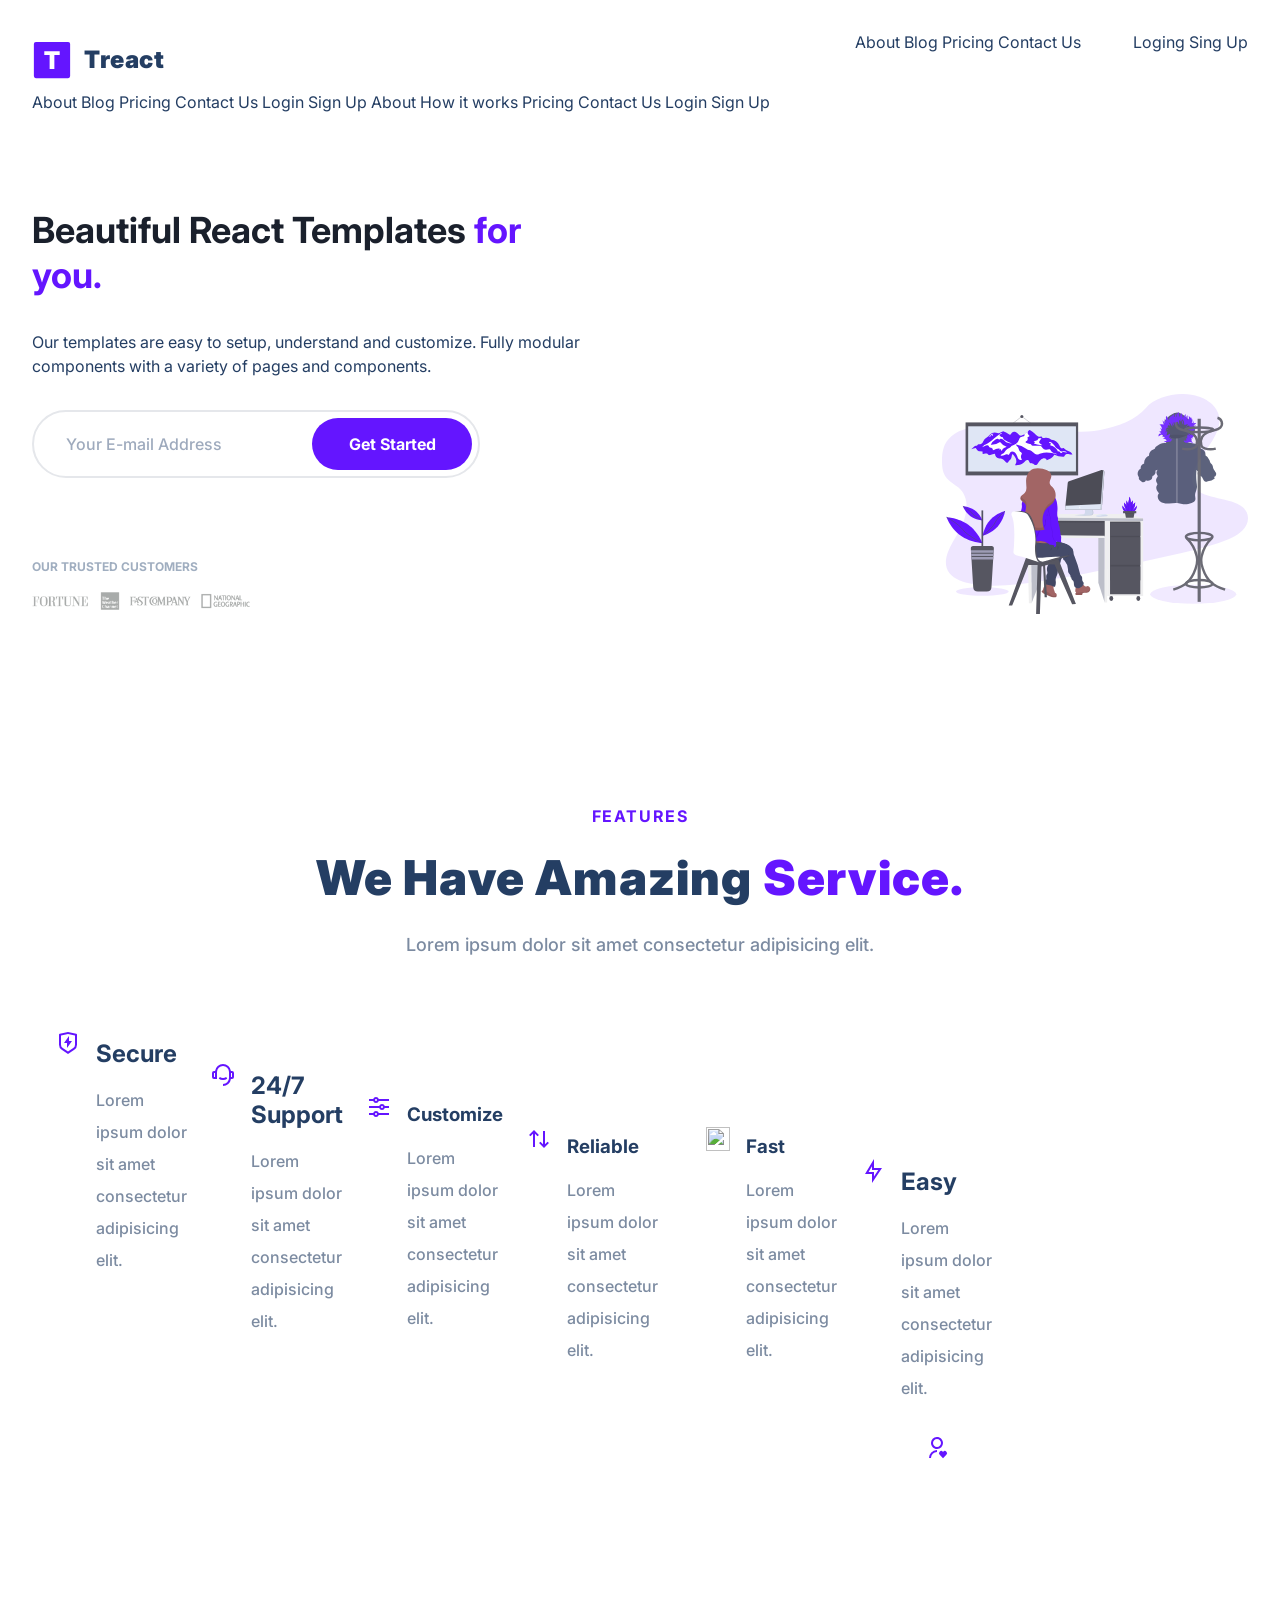
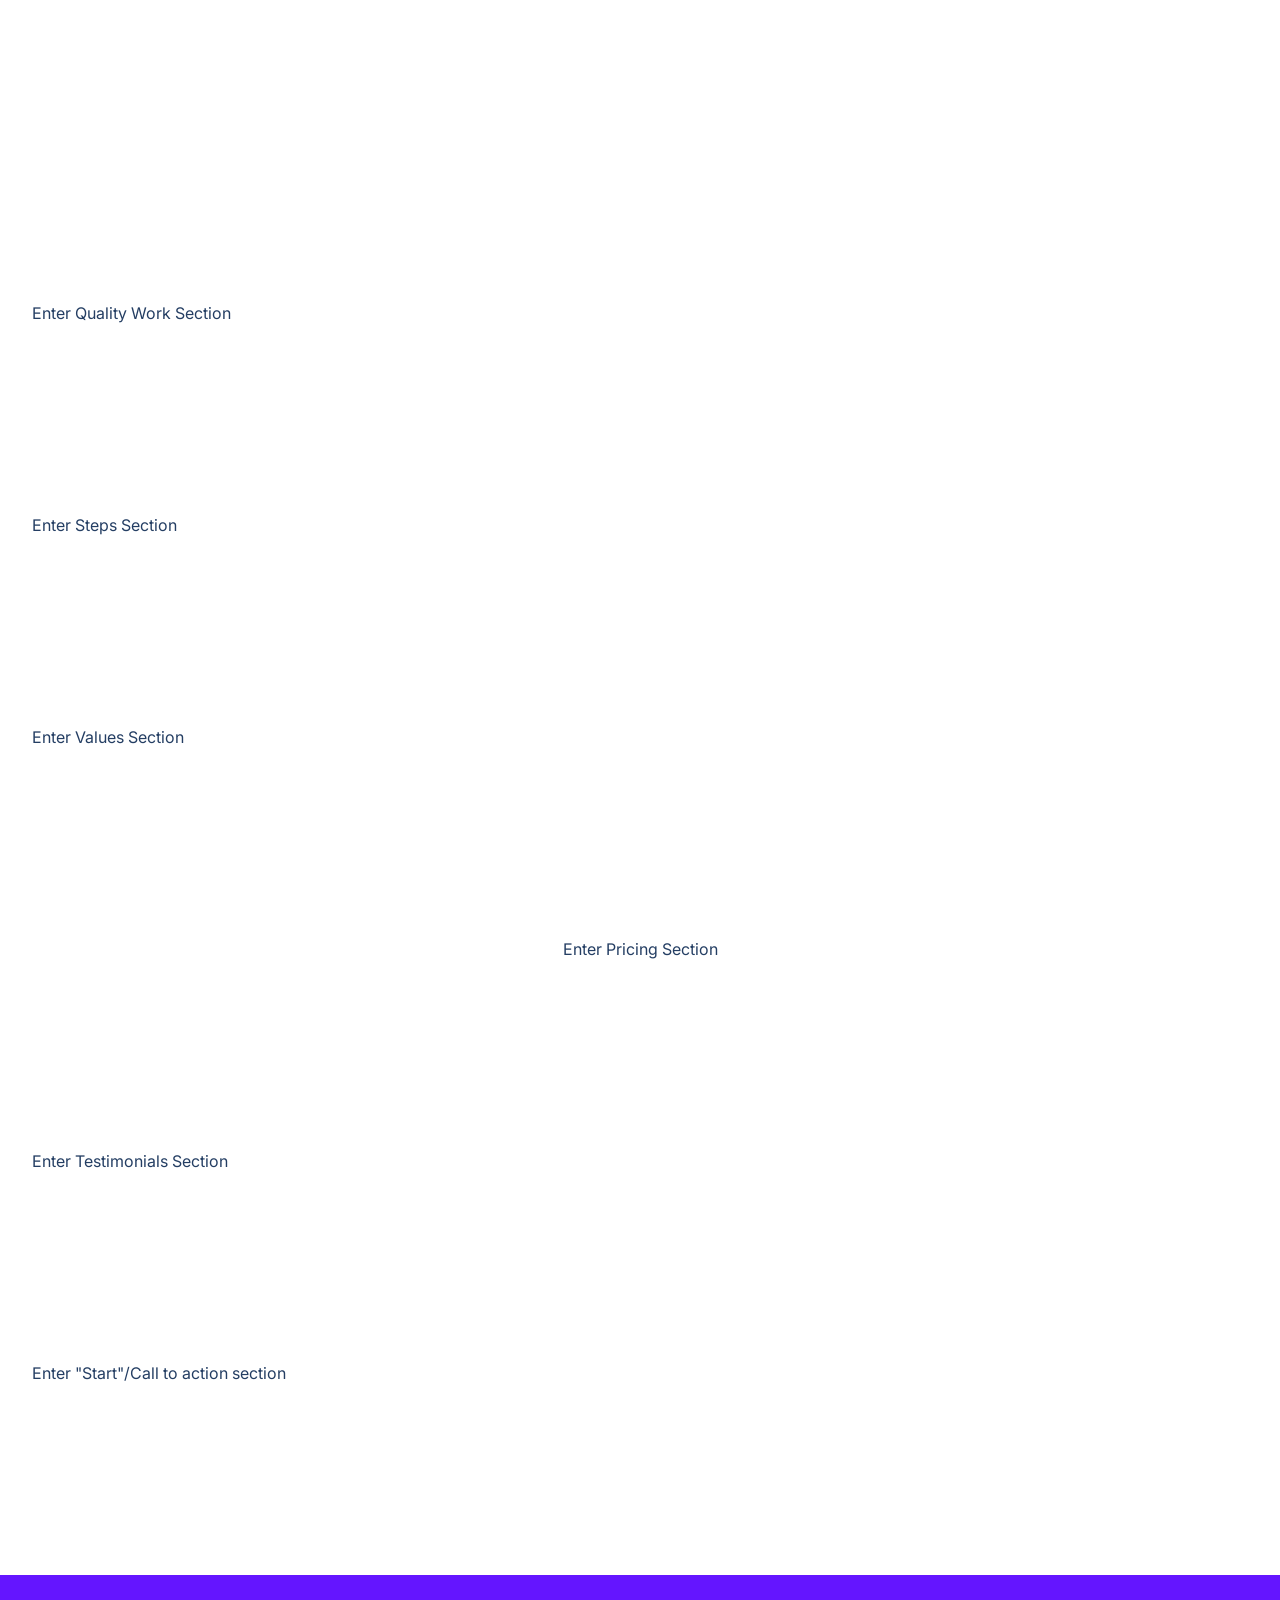
==== html/index.html @ c57a5b40 "update project files" ====
<!DOCTYPE html>
<html lang="en">

<head>
    <meta charset="UTF-8">
    <meta http-equiv="X-UA-Compatible" content="IE=edge">
    <meta name="viewport" content="width=device-width, initial-scale=1.0">
    <title>Final-project</title>
    <link rel="stylesheet" href="style.css">
    <link rel="stylesheet" href="https://pro.fontawesome.com/releases/v5.10.0/css/all.css"
        integrity="sha384-AYmEC3Yw5cVb3ZcuHtOA93w35dYTsvhLPVnYs9eStHfGJvOvKxVfELGroGkvsg+p" crossorigin="anonymous" />
    <script src="script.js"></script>
</head>

<body>
    <section id="landing">
        <nav>
            <div class="row nav__row">
                <div class="nav__logo">
                <img src="./assets/logo.2c489fc453a1783cbadacf914efa3df6.svg" alt="" class="nav__logo--img">
                 <div class="nav__logo--title">
                    Treact
                 </div>
                </div>
                <div class="menu-links">
                <a href="#about" class="menu-link">About</a>    
                <a href="#blog" class="menu-link">Blog</a>    
                <a href="#pricing" class="menu-link">Pricing</a>    
                <a href="#contact" class="menu-link">Contact Us </a>    
                <a href="#login" class="menu-link login">Loging</a>    
                <a href="#signup" class="menu-link menu-link--primary">Sing Up</a>    
                </div>
                <button class="btn__menu" onclick="openMenu()">
                    <svg xmlns="http://www.w3.org/2000/svg" width="24" height="24" viewBox="0 0 24 24" fill="none"
                        stroke="currentColor" stroke-width="2" stroke-linecap="round" stroke-linejoin="round"
                        class="btn__menu--svg">
                        <line x1="3" y1="12" x2="21" y2="12"></line>
                        <line x1="3" y1="6" x2="21" y2="6"></line>
                        <line x1="3" y1="18" x2="21" y2="18"></line>
                    </svg>
                </button>
            </div>
        </nav>
        <div class="modal">
            <button class="btn__menu btn__menu--close" onclick="closeMenu()">
                <svg xmlns="http://www.w3.org/2000/svg" width="24" height="24" viewBox="0 0 24 24" fill="none"
                    stroke="currentColor" stroke-width="2" stroke-linecap="round" stroke-linejoin="round"
                    class="light___StyledCloseIcon-lj69nl-14 fASujC">
                    <line x1="18" y1="6" x2="6" y2="18"></line>
                    <line x1="6" y1="6" x2="18" y2="18"></line>
                </svg>
            </button>
            <div class="modal__links">
                <a class="modal__link">About</a>
                <a class="modal__link">Blog</a>
                <a class="modal__link">Pricing</a>
                <a class="modal__link">Contact Us</a>
                <a class="modal__link">Login</a>
                <a class="modal__link modal__link--primary">Sign Up</a>
                <a class="modal__link" href="features" onclick="closeMenu()">About</a>
                <a class="modal__link modal__link--primary" href="steps" onclick="closeMenu()">How it works</a>
                <a class="modal__link" href="pricing" onclick="closeMenu()">Pricing</a>
                <a class="modal__link" href="contact" onclick="closeMenu()">Contact Us</a>
                <a class="modal__link" href="login" onclick="closeMenu()">Login</a>
                <a class="modal__link modal__link--primary" href="signup" onclick="closeMenu()">Sign Up</a> 
            </div>
        </div>
        <header>
            <div class="container">
                <div class="row hero__row">
                    <div class="header__description">
                        <h1>
                            Beautiful React Templates <span class="purple">for you.</span>
                        </h1>
                        <p class="header__description--para">
                            Our templates are easy to setup, understand and customize. Fully modular components with a variety of pages and components.
                        </p>
                        <div class="header__email">
                            <input type="text" class="header__email--input" placeholder="Your E-mail Address">
                            <button class="header__email--btn">Get Started</button>
                        </div>
                            <p class="header__customers--title">
                               OUR TRUSTED CUSTOMERS
                            </p>
                            <img src="./assets/customers-logo-strip.680ac7c2e8ae28161d2c.png" alt="" class="header__customers">
                    </div>
                        <figure class="header__img--wrapper">                         
                            <img src="./assets/design-illustration-2.6da6a00b20c07c4a9b65d1870679e1b8.svg" alt="" class="header__img">
                        </figure>
                 </div> <!-- row -->
            </div>
        </header>
    </section>
    <main>
        <section id="features">
            <div class="container">
                <div class="row__narrow">
                    <h4 class="section__tag">Features</h4>
                    <h2 class="section__title">
                        We Have Amazing <span class="purple">Service.</span>
                    </h2>
                    <div class="section__para">
                        Lorem ipsum dolor sit amet consectetur adipisicing elit.
                    </div>
                </div>
            <div class="features">
                    <div class="feature">
                        <div class="feature__row">
                            <figure class="feature__img--wraper">
                                <img src="./assets/shield-icon.daefe14b320b14fbd9cbd18908ac93ec.svg"
                                class="feature__img" 
                                alt="Purple shield with a lightning bolt, symbolizing secure payments."
                                />
                            </figure>
                             <div class="feature__text">
                                 <h2 class="feature__title">Secure</h2>
                                 <p class="feature__para">
                                     Lorem ipsum dolor sit amet consectetur adipisicing elit.
                                 </p>
                             </div>
                             <div class="feature__row">
                            <figure class="feature__img--wraper">
                                <img src="./assets/support-icon.f9253ffa8cb6ffde5bbaa05eb5136375.svg"
                                class="feature__img"
                                alt="Purple support icon, symbolizing 24/7 customer support."
                                />
                            </figure>   
                             <div class="feature__text">
                                 <h2 class="feature__title">24/7 Support</h2>
                                 <p class="feature__para">
                                     Lorem ipsum dolor sit amet consectetur adipisicing elit.
                                 </p>
                             </div>
                            <div class="feature__row">
                            <figure class="feature__img--wraper">
                                <img src="./assets/customize-icon.367468c90fd796009b97fbfba67b2c6a.svg"
                                class="feature__img" 
                                alt="Purple customize icon, symbolizing customizable services."
                                />
                            </figure>
                             <div class="feature__text">
                                 <h3 class="feature__title">Customize</h3>
                                 <p class="feature__para">
                                     Lorem ipsum dolor sit amet consectetur adipisicing elit.
                                 </p>
                             </div> 
                             <div class="feature__row">
                            <figure class="feature__img--wraper">
                                <img src="./assets/reliable-icon.1367510a8f0a1bec76dc425d25f92f43.svg"
                                class="feature__img" 
                                alt="Purple reliable icon, symbolizing reliability."
                                />
                            </figure>
                             <div class="feature__text">
                                 <h3 class="feature__title">Reliable</h3>
                                 <p class="feature__para">
                                     Lorem ipsum dolor sit amet consectetur adipisicing elit.
                                 </p>
                             </div>
                        </div>
                        <div class="feature__row">
                            <figure class="feature__img--wraper">
                                <img src="./assets/fast-icon.dbb97107f60f25f0182c41b249d53865.svg"
                                class="feature__img"                                 />
                            </figure>
                             <div class="feature__text">
                                 <h3 class="feature__title">Fast</h3>
                                 <p class="feature__para">
                                     Lorem ipsum dolor sit amet consectetur adipisicing elit.
                                 </p>
                             </div>
                             <div class="feature__row">
                            <figure class="feature__img--wraper">
                                <img src="./assets/fast-icon.dbb971a73d4805d2fc3bcdacdb55beba.svg"
                                class="feature__img"
                                />
                            </figure>
                             <div class="feature__text">
                                 <h2 class="feature__title">Easy</h2>
                                 <p class="feature__para">
                                     Lorem ipsum dolor sit amet consectetur adipisicing elit.
                                 </p>
                                 <div class="feature__row">
                            <figure class="feature__img--wraper">
                                <img src="./assets/simple-icon.673b7e1750b2a4ef32907fc164828d00.svg"
                                class="feature__img">
                            </figure>
                        </div>
                    </div>
                </div>
            </div>
            <div class="features">
                <div class="feature__row">
            </div>
             <div class="features">
                <div class="feature__row">  
                </div>
             </div>
             <div class="features">
                <div class="feature__row">
             </div>
             <div class="features">
                <div class="feature__row">
             </div>   
             <div class="features">
                <div class="feature__row">
             </div>
            </div>
            
        </section>
        <section id="quality">
            <div class="container">
                <div class="row">
                    <!--  -->Enter Quality Work Section<!--  -->
                </div>
            </div>
        </section>
        <section id="steps">
            <div class="container">
                <div class="row">
                    <!--  -->Enter Steps Section<!--  -->
                </div>
            </div>
        </section>
        <section id="values">
            <div class="container">
                <div class="row">
                    <!--  -->Enter Values Section<!--  -->
                </div>
            </div>
        </section>
        <section id="pricing">
            <div class="container">
                <div class="row">
                    <!--  -->Enter Pricing Section<!--  -->
                </div>
            </div>
        </section>
        <section id="testimonials">
            <div class="container">
                <div class="row">
                    <!--  -->Enter Testimonials Section<!--  -->
                </div>
            </div>
        </section>
        <section id="start">
            <div class="container">
                <div class="row">
                    <!--  -->Enter "Start"/Call to action section<!--  -->
                </div>
            </div>
        </section>
    </main>
    <footer>
        <svg viewBox="0 0 600 600" class="footer_blob--1"></svg>
        <svg viewBox="0 0 600 600" class="footer_blob--2"></svg>    
        <g transform="translate(300, 300)">
            <path>
                <path d="M153.6,-239C199.1,-209.8,236,-167.2,258.4,-118C280.9,-68.9,288.9,-13.1,281.2,40.4C273.5,93.9,250.1,145.2,214.7,186.1C179.3,226.9,131.9,257.4,80,272.6C28.2,287.8,-28.2,287.8,-80,272.6C-131.9,257.4,-179.3,226.9,-214.7,186.1C-250.1,145.2,-273.5,93.9,-281.2,40.4C-288.9,-13.1,-280.9,-68.9,-258.4,-118C-236,-167.2,-199.1,-209.8,-153.6,-239C-108.1,-268.3,-54.1,-284.1,0,-284.1C54.1,-284.1,108.1,-268.3,153.6,-239Z" fill="rgba(80,17,204)"></path>
            </path>
        </g>
        </svg>
        
        <div class="row footer__row">
           <div class="footer__columns"></div>
           <div class="footer__divider"></div>
           <div class="footer__button"></div>
        </div>
    </footer>
    <span id="PING__CONTENT_MB_MAIN" style="display:none;"></span>
</body>

</html>
---- html/style.css ----
@import url("https://fonts.googleapis.com/css2?family=Inter:wght@100;200;300;400;500;600;700;800;900&display=swap");
* {
  margin: 0;
  padding: 0;
  box-sizing: border-box;
  font-family: "Inter", sans-serif;
  color: #243e63;
}
html {
  scroll-behavior: smooth;
}
body {
  max-width: 100vw;
  overflow-x: hidden;
}
.row {
  width: 100%;
  max-width: 1280px;
  margin: 0 auto;
}
.row__narrow {
  width: 100%;
  max-width: 1024px;
  margin: 0 auto;
}
.container {
  padding: 96px 0;
}
a {
  display: inline;
  text-decoration: none;
}
img {
  width: 50%;
  overflow-clip-margin: content-box;
    overflow: clip;
}
h1 {
  font-size: 48px;
  color: #1a202c;
  line-height: 1.25;
}
.purple {
  color: #6415ff;
}
p {
  font-size: 18px;
  line-height: 1.5;
}
.section__tag {
  font-size: 16px;
  color: #6415ff;
  letter-spacing: 1.6px;
  font-weight: 700;
  text-transform: uppercase;
}
.section__title {
  font-size: 48px;
  font-weight: 900;
  color: rgb(36, 62, 99);
  line-height: 1.5;
  margin: 16px 0;
  letter-spacing: 0.025em;
}
#features .section__title,
#pricing .section__title {
  text-align: center;
}
.section__para {
  font-size: 18px;
  font-weight: 500;
  color: #7c8ba1;
  line-height: 1.625;
}
.btn {
  background-color: #6415ff;
  padding: 12px 32px;
  border: none;
  border-radius: 500px;
  font-size: 14px;
  color: #fff;
  font-weight: bold;
  transition: all 300ms;
}
.btn:hover {
  background-color: rgba(80, 17, 204);
}
button {
  cursor: pointer;
  border: none;
}

/* NAVIGATION */

nav {
  padding-top: 32px;
  display: flex;
}
.nav__logo {
  display: flex;
  align-items: center;
  margin: 8px 0;
  padding-bottom: 4px;
}
.nav__logo--title {
  font-weight: 900;
  font-size: 24px;
  margin-left: 12px;
  padding-bottom: 2px;
  letter-spacing: 0.6px;
}
.nav__logo--img {
  height: 40px;
  width: 40px;
}
.nav__row {
  display: flex;
  justify-content: space-between;
}
.nav__container {
  width: 100%;
  max-width: 1200px;
  padding: 0 24px;
  display: flex;
  justify-content: space-between;
  margin: 0 auto;
}
.nav__links {
  display: flex;
  align-items: center;
  padding-bottom: 2px;
}
.nav__link {
  margin: 0 24px;
}
.nav__link {
  font-size: 14px;
  font-weight: 600;
  padding-top: 4px;
  letter-spacing: 0.35px;
  border-bottom: 2px solid transparent;
  position: relative;
  transition: all 300ms;
}
.nav__link:after {
  content: "";
  position: absolute;
  left: 0;
  bottom: -6px;
  height: 2px;
  width: 100%;
  background: #6415ff;
  transition: all 300ms ease;
  opacity: 0;
}
.nav__link:hover:after {
  opacity: 1;
}
.nav__link--primary {
  margin: 0;
  padding: 10px 32px;
  margin-top: 2px;
  border-radius: 9999px;
  color: #fff;
  background-color: #6415ff;
  line-height: 1.5;
  border: none;
  width: auto;
  transition: all 300ms ease;
}
.nav__link--primary:after {
  content: "";
  width: 0;
  height: 0;
}
.nav__link--primary:hover {
  background-color: rgba(80, 17, 204);
  color: white;
}

.login {
  margin-left: 48px;
}
.btn {
  background-color: #6415ff;
  padding: 12px 32px;
  border: none;
  border-radius: 500px;
  font-size: 14px;
  color: #fff;
  font-weight: bold;
  transition: all 300ms ease;
  cursor: pointer;
}
.btn__menu {
  background-color: transparent;
  border: none;
  display: none;
  transition: all 300ms ease;
}
.btn__menu--svg:hover {
  filter: invert(26%) sepia(94%) saturate(7476%) hue-rotate(261deg)
    brightness(94%) contrast(115%);
}
.btn__menu--close {
  position: fixed;
  top: 24px;
  right: 18px;
}
.menu {
  position: fixed;
  top: 0;
  left: 0;
  right: 0;
  height: 378px;
  margin: 24px 16px;
  padding: 32px;
  background-color: #fff;
  border: 1px solid rgb(229, 231, 235);
  border-radius: 8px;
  z-index: 4;
  visibility: hidden;
  opacity: 0;
  transform: translateX(300%);
  transition: all 300ms ease;
}
.menu--open {
  max-height: 100vh;
  overflow-y: hidden;
}
.menu--open .menu {
  visibility: visible;
  opacity: 1;
  transform: translateX(0);
}
.menu__links {
  width: 100%;
  height: 100%;
  display: flex;
  flex-direction: column;
  align-items: center;
}
.menu__link {
  color: #1a202c;
  font-size: 18px;
  font-weight: 600;
  line-height: 1.5;
  margin: 8px 0;
  padding-bottom: 4px;
  border-bottom: 2px solid transparent;
}
.menu__link--primary {
  color: #f7fafc;
  padding: 12px 32px;
  background: #6415ff;
  border-radius: 500px;
  border: none;
}
.btn__menu--close {
  position: fixed;
  top: 24px;
  right: 18px;
}

/* HEADER / ABOUT US */

section {
  padding: 0 32px;
}
header .row {
  display: flex;
  align-items: center;
  justify-content: space-between;
}
.header__description {
  width: 40%;
}
.header__description--para {
  margin: 32px 0;
}
.header__email {
  width: 100%;
  max-width: 448px;
  height: 68px;
  position: relative;
  display: flex;
  justify-content: flex-end;
  align-items: center;
}
.header__email--btn {
  z-index: 2;
  margin: 8px;
  height: calc(100% - 16px);
  border-radius: 500px;
  width: 160px;
  border: none;
  background-color: #6415ff;
  color: #fff;
  font-weight: 700;
  font-size: 16px;
  transition: all 300ms ease;
}
.header__email--btn:hover {
  background-color: rgba(60, 13, 153);
}
.header__email--input {
  width: 100%;
  border-radius: 500px;
  border: 2px solid rgb(229, 231, 235);
  padding: 20px 192px 20px 32px;
  color: rgb(36, 62, 99);
  font-size: 16px;
  font-weight: 500;
  position: absolute;
  top: 0;
  bottom: 0;
  z-index: 1;
  transition: border-color 300ms;
}
.header__email--input::placeholder {
  font-weight: 500;
  color: rgb(158, 170, 189);
}
.header__email--input:hover {
  border-color: rgba(160, 174, 192);
}
.header__email--input:focus,
.header__email--input:active {
  outline: none;
  border-color: rgba(100, 21, 255);
}
.header__customers--title {
  margin-top: 80px;
  color: #a0aec0;
  font-size: 12px;
  font-weight: 700;
  letter-spacing: 0.6;
}
.header__customers {
  margin-top: 16px;
  padding-right: 128px;
  opacity: 0.5;
}
header {
  position: relative;
}
.header__blob {
  position: absolute;
  left: 0;
  bottom: 0;
  opacity: 0.5;
  width: 256px;
  height: 256px;
  transform: matrix(1, 0, 0, 1, -163, 0);
}
.header__img--wrapper {
  width: 52%;
}
.header__img {
  width: 50%
}

.hero__row {
  display: flex;
  align-items: center;
  gap: 40px;
}

.header__description {
  width: 48%;
}

.header__img--wraper {
  width: 52%;
}

.header__img {
  width: 50%;
}

/* FEATURES */

#features {
  position: relative;
}
#features .row__narrow {
  display: flex;
  flex-direction: column;
  align-items: center;
}
#features .section__title,
#pricing .section__title {
  text-align: center;
}
#features .section__para {
  text-align: center;
  max-width: 576px;
}
.features {
  display: flex;
  flex-wrap: wrap;
  margin-top: 40px;
}
.feature {
  width: calc(100% / 3);
}
.feature__row {
  display: flex;
  align-items: flex-start;
  padding: 32px 24px;
}
.feature__img--wrapper {
  display: flex;
  padding: 20px;
  border: 1px solid #e5e7eb;
  border-radius: 500px;
}
.feature__img {
  width: 24px;
  height: 24px;
}
.feature__text {
  margin-top: 8px;
  margin-left: 16px;
}
.feature__para {
  margin-top: 16px;
  font-size: 16px;
  max-width: calc(634px / 3);
  color: rgb(124, 139, 161);
  line-height: 2;
  font-weight: 500;
}
.features__blob {
  transform: translateX(96px) translateY(192px) scaleX(1) scaleY(1);
  position: absolute;
  right: 0;
  bottom: 0;
  width: 16rem;
  opacity: 0.25;
  padding: 16px;
}
.row__narrow {
  width: 100%;
  max-width: 1024px;
  margin: 0 auto;
}

/* QUALITY WORK */

#quality .row {
  display: flex;
  justify-content: space-between;
  align-items: center;
}
#quality .section__title,
#values .section__title {
  line-height: 1.25;
}
#quality .btn {
  margin-top: 32px;
}
.quality__description {
  max-width: 576px;
  margin-right: 64px;
}
.quality__description,
.quality__img--wrapper {
  width: 50%;
}
.quality__img--wrapper {
  border-radius: 4px;
  border: 1px solid rgb(229, 231, 235);
  position: relative;
  margin: 0 56px;
  z-index: 2;
  display: flex;
}
.quality__grid {
  transform: translateX(50%) translateY(50%) scaleX(1) scaleY(1);
  width: 80px;
  height: 80px;
  position: absolute;
  right: 0px;
  bottom: 0px;
  fill: rgb(100, 21, 255);
  --tw-text-opacity: 1;
  color: rgba(100, 21, 255, var(--tw-text-opacity));
  z-index: 0;
  display: block;
}
.quality__img {
  z-index: 1;
}

/* STEPS */

#steps .row {
  display: flex;
  justify-content: space-between;
  align-items: center;
}
.steps__img--wrapper {
  display: flex;
  position: relative;
}
.steps__description,
.steps__img--wrapper {
  width: 50%;
}
.steps__img {
  z-index: 2;
}
.steps__description {
  padding: 32px 0;
  padding-left: 64px;
}
.step {
  display: flex;
  align-items: flex-start;
  margin-top: 32px;
}
.step__number {
  color: #cbd5e0;
  font-size: 36px;
  font-weight: 600;
  line-height: 1;
}
.step__description {
  display: flex;
  flex-direction: column;
  margin-left: 24px;
  max-width: 320px;
}
.step__title {
  font-weight: 600;
  font-size: 20px;
  color: #243e63;
  line-height: 1;
}
.step__para {
  font-size: 14px;
  color: #718096;
  margin-top: 12px;
  font-weight: 500;
  line-height: 2;
}
.steps__grid {
  position: absolute;
  bottom: -100px;
  left: 50%;
  transform: translateX(-50%);
  width: 10rem;
  height: 10rem;
  opacity: 0.8;
  z-index: -10;
  color: rgb(100, 21, 255); /* currentColor will inherit this */
  fill: currentColor;
}

/* VALUES */

#values .row {
  display: flex;
  justify-content: space-between;
  align-items: center;
}
#values .section__title {
  margin-top: 16px;
  margin-bottom: 32px;
}
#values .btn {
  margin-top: 48px;
}
.value {
  margin-top: 2rem;
  margin-right: 2rem;
  align-items: flex-start;
  display: flex;
  flex-direction: column;
}
.values__description {
  padding: 32px 64px 32px 0;
}
.values__description,
.values__img {
  width: 50%;
}
.values__list {
  margin-left: 0px;
  margin-right: 0px;
  display: flex;
  max-width: none;
  flex-direction: row;
}
.value:nth-of-type(1) {
  margin-top: 32px;
  margin-right: 32px;
}
.value:nth-of-type(2) {
  margin-top: 32px;
}
.value__title {
  display: flex;
  align-items: center;
}
.value__img {
  width: 20px;
  height: 20px;
}
.value:nth-child(1) .value__img--wrapper {
  background-color: #9ae6b4;
}
.value:nth-child(2) .value__img--wrapper {
  background-color: #feb2b2;
}
.value__img--wrapper {
  border-radius: 50%;
  display: flex;
  justify-content: center;
  align-items: center;
  width: 36px;
  height: 36px;
}
.value__name {
  margin-left: 12px;
  font-size: 20px;
  font-weight: bold;
  color: #243e63;
}
.value__para {
  margin-top: 16px;
  line-height: 1.625;
  color: #718096;
}

/* PRICING */

#pricing .row {
  display: flex;
  flex-direction: column;
  align-items: center;
}
#pricing .section__para {
  max-width: 576px;
  text-align: center;
}
.plan {
  position: relative;
  margin-top: 4rem;
  display: flex;
  width: 100%;
  max-width: 24rem;
  flex-direction: column;
  border-radius: 0.5rem;
  background-color: rgb(255 255 255);
  padding-left: 2rem;
  padding-right: 2rem;
  margin-right: 2rem;
  padding-top: 0.5rem;
  text-align: center;
  color: rgb(26 32 44);
  box-shadow: rgba(0, 0, 0, 0) 0px 0px 0px 0px, rgba(0, 0, 0, 0) 0px 0px 0px 0px,
    rgba(0, 0, 0, 0.1) 0px 1px 3px 0px, rgba(0, 0, 0, 0.06) 0px 1px 2px 0px;
}
.plan__stripe {
  position: absolute;
  left: 0px;
  right: 0px;
  top: 0px;
  height: 0.5rem;
  border-top-left-radius: 0.5rem;
  border-top-right-radius: 0.5rem;
}

.plan__top {
  display: flex;
  flex-direction: column;
  padding-top: 2rem;
  padding-bottom: 2rem;
  text-transform: uppercase;
  line-height: 1.625;
}

.plan__middle {
  margin-left: -2rem;
  margin-right: -2rem;
  display: flex;
  flex: 1 1 0%;
  flex-direction: column;
  border-top-width: 2px;
  border-bottom-width: 2px;
  padding: 2rem;
}

.plan__bottom {
  padding-left: 4rem;
  padding-right: 4rem;
  padding-top: 2rem;
  padding-bottom: 2rem;
}

.plan__name,
.plan__price,
.plan__duration {
  font-weight: bold;
  line-height: 1.625;
}
.plan__name {
  font-size: 20px;
}
.plan__price {
  font-size: 48px;
  margin: 4px 0;
}
.plan__duration {
  font-size: 16px;
  letter-spacing: 0.1em;
}
.plan__feature {
  margin-top: 20px;
  font-weight: 500;
  color: #718096;
  font-size: 16px;
  line-height: 1.5;
}
.plan__target {
  font-size: 20px;
  font-weight: 700;
  line-height: 1.5;
  letter-spacing: 0.025em;
}
.plan__button {
  border-radius: 0.25rem;
  background-color: rgb(100 21 255);
  padding: 0.75rem 2rem;
  font-weight: 700;
  color: rgb(247 250 252);
  transition: all 300ms ease;
  width: 100%;
  border-radius: 9999px;
  padding-top: 1rem;
  padding-bottom: 1rem;
  font-size: 0.875rem;
  text-transform: uppercase;
  letter-spacing: 0.05em;
}
.plan__button:hover {
  transform: translate(1px, -1px);
  box-shadow: rgba(0, 0, 0, 0) 0px 0px 0px 0px, rgba(0, 0, 0, 0) 0px 0px 0px 0px,
    rgba(0, 0, 0, 0.1) 0px 20px 25px -5px,
    rgba(0, 0, 0, 0.04) 0px 10px 10px -5px;
}
.plan:nth-child(1) .plan__stripe,
.plan:nth-child(1) .plan__button {
  color: #f7fafc;
  background: linear-gradient(
    115deg,
    rgb(56, 178, 172) 0%,
    rgb(129, 230, 217) 100%
  );
}
.plan:nth-child(2) {
  background: linear-gradient(
    135deg,
    rgb(76, 81, 191) 0%,
    rgb(102, 126, 234) 100%
  );
}
.plan:nth-child(2) .plan__button {
  color: #6415ff;
  background-color: #f7fafc;
}
.plan:nth-child(2) .plan__stripes {
  visibility: hidden;
}
.plan:nth-child(3) .plan__stripe,
.plan:nth-child(3) .plan__button {
  color: #f7fafc;
  background: linear-gradient(
    115deg,
    rgb(245, 101, 101) 0%,
    rgb(254, 178, 178) 100%
  );
}
.plan:nth-child(odd) .plan__name,
.plan:nth-child(odd) .plan__price,
.plan:nth-child(odd) .plan__target {
  color: #1a202c;
}
.plan:nth-child(odd) .plan__duration {
  color: #a0aec0;
}
.plan:nth-child(2) .plan__name,
.plan:nth-child(2) .plan__price,
.plan:nth-child(2) .plan__target,
.plan:nth-child(2) .plan__duration,
.plan:nth-child(2) .plan__feature {
  color: #f7fafc;
}
.plan:nth-child(1) .plan__middle,
.plan:nth-child(3) .plan__middle {
  border-top: 2px solid rgb(229, 231, 235);
  border-bottom: 2px solid rgb(229, 231, 235);
}
.plan:nth-child(2) .plan__middle {
  border-top: 2px solid rgb(102, 126, 234);
  border-bottom: 2px solid rgb(102, 126, 234);
}
.plans__blob {
  z-index: -10;
  position: absolute;
  left: 0;
  bottom: 0;
  transform: translateX(-50%) translateY(50%) scaleX(1) scaleY(1);
  height: 256px;
  width: 256px;
  opacity: 0.25;
}
.plans {
  display: flex;
  position: relative;
  flex-direction: row;
  width: 100%;
  justify-content: space-between;
}

/* TESTIMONIALS */
section #testimonials {
  padding: 0px;
}

#testimonials .container {
  padding-top: 6rem;
  padding-bottom: 6rem;
}

#testimonials .row {
  margin-left: auto;
  margin-right: auto;
  max-width: 1280px;
  display: flex;
  align-items: center;
  justify-content: space-between;
}
.testimonials__img,
.testimonials__description {
  width: 50%;
}
.testimonials__description {
  display: flex;
  flex-direction: column;
  padding-left: 64px;
}
#testimonials .section__title {
  margin-bottom: 24px;
  line-height: 1.25;
}
.testimonial {
  margin-top: 40px;
}
.testimonial__rating {
  color: rgba(246, 173, 85);
  margin-right: 2px;
  margin-top: 4px;
}
.testimonial__title {
  color: #4a5568;
  line-height: 1.625;
  margin-top: 1rem;
  font-size: 1.25rem;
  font-weight: 700;
}

.testimonial__name {
  color: #4a5568;
  line-height: 1.625;
  font-size: 1.25rem;
  font-weight: 700;
}

.testimonial__para {
  margin-top: 1rem;
  margin-bottom: 2rem;
  font-weight: 500;
  line-height: 1.625;
  font-size: 16px;
  color: rgb(74 85 104);
}

.testimonial__bottom {
  display: flex;
  justify-content: space-between;
}
.testimonial__profile {
  display: flex;
  align-items: center;
}
.testimonial__details {
  margin-left: 24px;
}
.testimonial__img {
  width: 80px;
  height: 80px;
  border-radius: 50%;
}
.testimonial__role {
  color: #7c8ba1;
  font-weight: 500;
  line-height: 1.5;
}
.testimonial__buttons {
  display: flex;
  align-items: center;
}
.testimonial__button svg {
  width: 16px;
  height: 16px;
}
.testimonial__button {
  display: flex;
  justify-content: center;
  align-items: center;
  padding: 16px;
  background: #edf2f7;
  border-radius: 50%;
  margin: 0 12px;
  transition: all 300ms ease;
}
.testimonial__button:hover {
  background-color: rgb(229, 231, 235);
}

.fa-star {
  color: rgb(246 173 85);
  display: inline-block;
  height: 1.25rem;
  width: 1.25rem;
}

.divider {
  margin-top: 0.75rem;
  margin-bottom: 0.75rem;
  border-right-width: 1px;
  width: 0.5px;
  background-color: #edf2f7;
  height: 20px;
}

/* START / CALL TO ACTION */

main {
  margin-bottom: 96px;
}

.start__container {
  padding: 96px 0;
  width: 100%;
  background-color: rgb(100, 21, 255);
  border-radius: 8px;
  display: flex;
  justify-content: center;
  align-items: center;
}
.start__row {
  width: 100%;
  margin: 0 auto;
  max-width: 1024px;
  padding: 0 32px;
  display: flex;
  justify-content: center;
  align-items: center;
}
.start__title,
.start__buttons {
  width: 50%;
}
.start__buttons {
  display: flex;
  justify-content: flex-end;
}
.start__title {
  color: #f7fafc;
  font-size: 30px;
  font-weight: 700;
  line-height: 1.5;
  z-index: 2;
}
.start__button {
  padding: 20px 40px;
  border-radius: 500px;
  font-weight: 700;
  font-size: 16px;
  color: #f7fafc;
  line-height: 1.5;
  letter-spacing: 0.025;
  margin: 1px;
  z-index: 2;
}
.start__button:nth-child(1) {
  background: #f56565;
  box-shadow: rgba(0, 0, 0, 0) 0px 0px 0px 0px, rgba(0, 0, 0, 0) 0px 0px 0px 0px,
    rgba(0, 0, 0, 0.1) 0px 10px 15px -3px, rgba(0, 0, 0, 0.05) 0px 4px 6px -2px;
  margin-right: 32px;
  transition: all 300ms ease;
}
.start__button:hover:nth-child(1) {
  background-color: rgba(229, 62, 62);
}
.start__button:nth-child(2) {
  border: 1px solid rgb(160, 174, 192);
  transition: all 300ms ease;
}
.start__button:hover:nth-child(2) {
  background-color: rgba(247, 250, 252);
  color: rgba(100, 21, 255);
}
#start .row {
  position: relative;
  overflow: hidden;
}
.start__blob--1 {
  position: absolute;
  bottom: 0px;
  left: 0px;
  height: 20rem;
  width: 20rem;
  transform: translate(-5rem, 8rem);
  color: rgb(80 17 204);
  opacity: 0.5;
}
.start__blob--2 {
  position: absolute;
  top: 0px;
  right: 0px;
  height: 20rem;
  width: 20rem;
  transform: translate(5rem, -16rem);
  color: rgb(80 17 204);
  opacity: 0.5;
}

/* FOOTER */

footer {
  padding: 96px 32px;
  background-color: rgb(100, 21, 255);
  margin-bottom: -32px;
  position: relative;
  overflow: hidden;
}
.footer__columns {
  margin-top: -48px;
  display: flex;
  justify-content: space-between;
  flex-wrap: wrap;
}
.footer__column {
  margin-top: 48px;
  display: flex;
  flex-direction: column;
  align-items: flex-start;
  z-index: 2;
}
.footer__column--title {
  font-weight: 700;
  color: #f7fafc;
  line-height: 1.5;
}
.footer__column--link {
  color: #f7fafc;
  font-size: 14px;
  margin-top: 12px;
  line-height: 1.5;
  font-weight: 500;
  position: relative;
  cursor: pointer;
}
.footer__column--link:after {
  content: "";
  position: absolute;
  left: 0;
  bottom: -6px;
  height: 2px;
  width: 100%;
  background: #fff;
  transition: all 300ms ease;
  opacity: 0;
}
.footer__column--link:hover:after {
  opacity: 1;
}
.footer__column--link:nth-child(2) {
  margin-top: 24px;
}
.footer__divider {
  width: 100%;
  height: 2px;
  margin: 64px 0;
  background: rgb(116, 44, 255);
}
.footer__bottom {
  display: flex;
  justify-content: space-between;
  align-items: center;
}
.footer__logo {
  display: flex;
  align-items: center;
}
.footer__logo--img {
  height: 32px;
  width: 32px;
}
.footer__logo--text {
  font-size: 20px;
  color: #f7fafc;
  font-weight: 900;
  margin-left: 8px;
  letter-spacing: 0.05em;
}
.footer__socials {
  display: flex;
  align-items: center;
  margin-left: -16px;
}
.footer__social--link svg {
  height: 16px;
  width: 16px;
}
.footer__social--link {
  margin-left: 16px;
  padding: 8px;
  background: #f7fafc;
  display: flex;
  justify-content: center;
  border-radius: 50%;
  z-index: 2;
  cursor: pointer;
  transition: all 300ms ease;
}
.footer__social--link:hover {
  background-color: rgba(203, 213, 224);
}
.footer__copyright {
  color: #cbd5e0;
  font-weight: 500;
}
.footer__blob--1 {
  position: absolute;
  top: 0;
  left: 0;
  width: 320px;
  height: 320px;
  transform: translateX(-80px) translateY(-128px);
  z-index: 1;
  opacity: 0.5;
}
.footer__blob--2 {
  position: absolute;
  bottom: 0;
  right: 0;
  width: 320px;
  height: 320px;
  transform: translateX(128px) translateY(192px);
  z-index: 1;
  opacity: 0.5;
}

/* MOBILE RESPONSIVENESS */

@media (max-width: 1280px) {
  header .row {
    align-items: flex-end;
  }

  .steps__grid {
    height: 5rem;
    width: 5rem;
    bottom: -50px;
  }
  h1 {
    font-size: 36px;
    color: #1a202c;
    line-height: 1.25;
  }
  .header__description--para {
    font-size: 16px;
  }
  .header__customers {
    padding-right: 64px;
  }
  .header__img--wrapper {
    display: flex;
    justify-content: flex-end;
  }
  .header__img {
    max-width: 512px;
  }
  .plan__button {
    max-width: none;
  }

  .plan__bottom {
    padding-left: 2rem;
    padding-right: 2rem;
  }
  .testimonials__img {
    width: 40%;
  }
  .testimonials__description {
    width: calc(100% - 40%);
  }
}
@media (max-width: 1024px) {
  .nav__links {
    display: none;
  }
  .btn__menu {
    display: block;
  }
  header .row {
    flex-direction: column;
    align-items: center;
  }
  .header__description,
  .header__img--wrapper {
    width: 100%;
    max-width: 512px;
    margin: 0 auto;
  }
  .header__description {
    text-align: center;
    display: flex;
    flex-direction: column;
    align-items: center;
  }
  h1 {
    font-size: 30px;
  }
  .header__description--para {
    margin: 20px 0;
  }
  .header__customers {
    padding-right: 0px;
  }
  .header__customers--title,
  .header__img--wrapper {
    margin-top: 48px;
  }
  .features {
    max-width: 768px;
  }
  .feature {
    width: calc(50%);
  }
  .feature__title {
    line-height: 1;
  }
  .feature__row {
    padding: 32px 8px;
    margin: 0 16px;
  }
  .feature__para {
    max-width: none;
  }
  .section__para {
    font-size: 16px;
  }
  .section__title {
    font-size: 36px;
  }
  .quality__description {
    margin-right: 0px;
    padding-right: 48px;
  }
  .value {
    margin-top: 2.5rem;
  }

  .values__list {
    max-width: 20rem;
    flex-direction: column;
  }
  .plans {
    flex-direction: column;
    align-items: center;
  }

  .plan {
    margin-right: 0px;
  }
  #features .section__title,
  #pricing .section__title {
    font-size: 48px;
  }

  #testimonials .container {
    padding-top: 5rem;
    padding-bottom: 5rem;
  }
  .testimonials__description {
    padding-left: 48px;
  }

  #start .container {
    padding-top: 5rem;
    padding-bottom: 5rem;
  }

  .start__row {
    flex-direction: column;
  }
  .start__title {
    text-align: center;
    width: 100%;
    max-width: 512px;
  }
  .start__buttons {
    width: auto;
    margin-top: 24px;
  }
  .start__button {
    padding: 16px 32px;
  }
  footer {
    padding: 80px 32px;
  }
}
@media (max-width: 768px) {
  .features {
    justify-content: center;
  }
  .feature {
    width: auto;
    max-width: 384px;
  }
  .section__para {
    font-size: 14px;
  }
  #quality .row,
  #values .row {
    flex-direction: column-reverse;
  }
  .quality__description,
  .steps__description,
  .values__description,
  .testimonials__description {
    padding: 0;
    margin-top: 64px;
    text-align: center;
  }
  .quality__description,
  .quality__img--wrapper,
  .steps__description,
  .steps__img--wrapper,
  .values__description,
  .values__img,
  .testimonials__description,
  .testimonials__img {
    width: 100%;
    max-width: 448px;
  }
  #steps .row,
  #testimonials .row {
    flex-direction: column;
  }

  .step {
    flex-direction: column;
    align-items: center;
  }
  .step__description {
    margin-top: 12px;
    margin-left: 0;
  }
  .values__list {
    margin-left: auto;
    margin-right: auto;
  }
  .value:nth-of-type(1) {
    margin-right: 0px;
  }
  .value {
    margin-right: 0px;
    align-items: center;
  }
  #pricing .row {
    margin-top: 40px;
  }
  .testimonials__description {
    padding-left: 0;
  }
  .footer__columns {
    justify-content: flex-start;
  }
  .footer__column {
    width: calc(100% / 3);
  }
  .footer__bottom {
    flex-direction: column;
    align-items: center;
  }
  .footer__copyright,
  .footer__socials {
    margin-top: 32px;
  }
  .footer__socials {
    margin-left: 0px;
  }
  .footer__social--link:first-child {
    margin-left: 0px;
  }
}
@media (max-width: 640px) {
  .section__title {
    line-height: 1.25;
  }
  .container {
    padding: 80px 0;
  }
  .nav__logo {
    margin: 8px 0;
    padding-bottom: 4px;
  }
  .header__email {
    flex-direction: column;
    height: auto;
  }
  .header__email--input {
    position: static;
    padding: 16px 0;
    padding-left: 32px;
    line-height: 1.5;
  }
  .header__email--btn {
    width: 100%;
    padding: 16px 0;
    margin: 16px 0;
    margin-bottom: 0px;
    line-height: 1.5;
  }
  .header__customers--title {
    font-size: 14px;
    letter-spacing: 0.05em;
  }
  .section__title {
    font-size: 30px;
  }
  #features .section__title,
  #pricing .section__title {
    font-size: 36px;
  }
  .feature__row {
    flex-direction: column;
    align-items: center;
    text-align: center;
  }
  .feature__title {
    letter-spacing: 0.025em;
    line-height: 1;
  }
  .feature__text {
    margin-left: 0px;
    margin-top: 16px;
  }
  .feature__para {
    margin-top: 4px;
    line-height: 2;
  }
  #steps .section__title {
    margin: 16px 0 0 0;
  }
  .steps__list {
    margin-top: 48px;
  }
  .btn {
    line-height: 1.5;
  }
  .plan__price {
    font-size: 36px;
  }
  .plan__bottom {
    padding: 2rem 1rem;
  }
  .testimonial__para {
    margin-bottom: 32px;
  }
  .testimonial__bottom {
    flex-direction: column;
    align-items: center;
    padding-top: 4px;
  }
  .testimonial__profile {
    flex-direction: column;
    align-items: center;
  }
  .testimonial__details {
    margin-left: 0;
    margin-top: 8px;
  }
  .testimonial__img {
    height: 64px;
    width: 64px;
  }
  .testimonial__buttons {
    margin-top: 32px;
  }
  .start__title {
    font-size: 24px;
  }
  .start__container {
    padding: 80px 0;
  }
  .start__buttons {
    flex-direction: column;
  }
  .start__button:nth-child(1) {
    margin-right: 0;
  }
  .start__button {
    padding: 12px 24px;
    font-size: 14px;
  }
  .start__button:nth-child(2) {
    margin-top: 16px;
  }
  main {
    margin-bottom: 80px;
  }
  .footer__columns {
    justify-content: center;
  }
  .footer__column {
    width: auto;
    padding: 0 16px;
    text-align: center;
    align-items: center;
  }
  .footer__copyright {
    font-size: 14px;
    text-align: center;
    line-height: 1.5;
  }
}
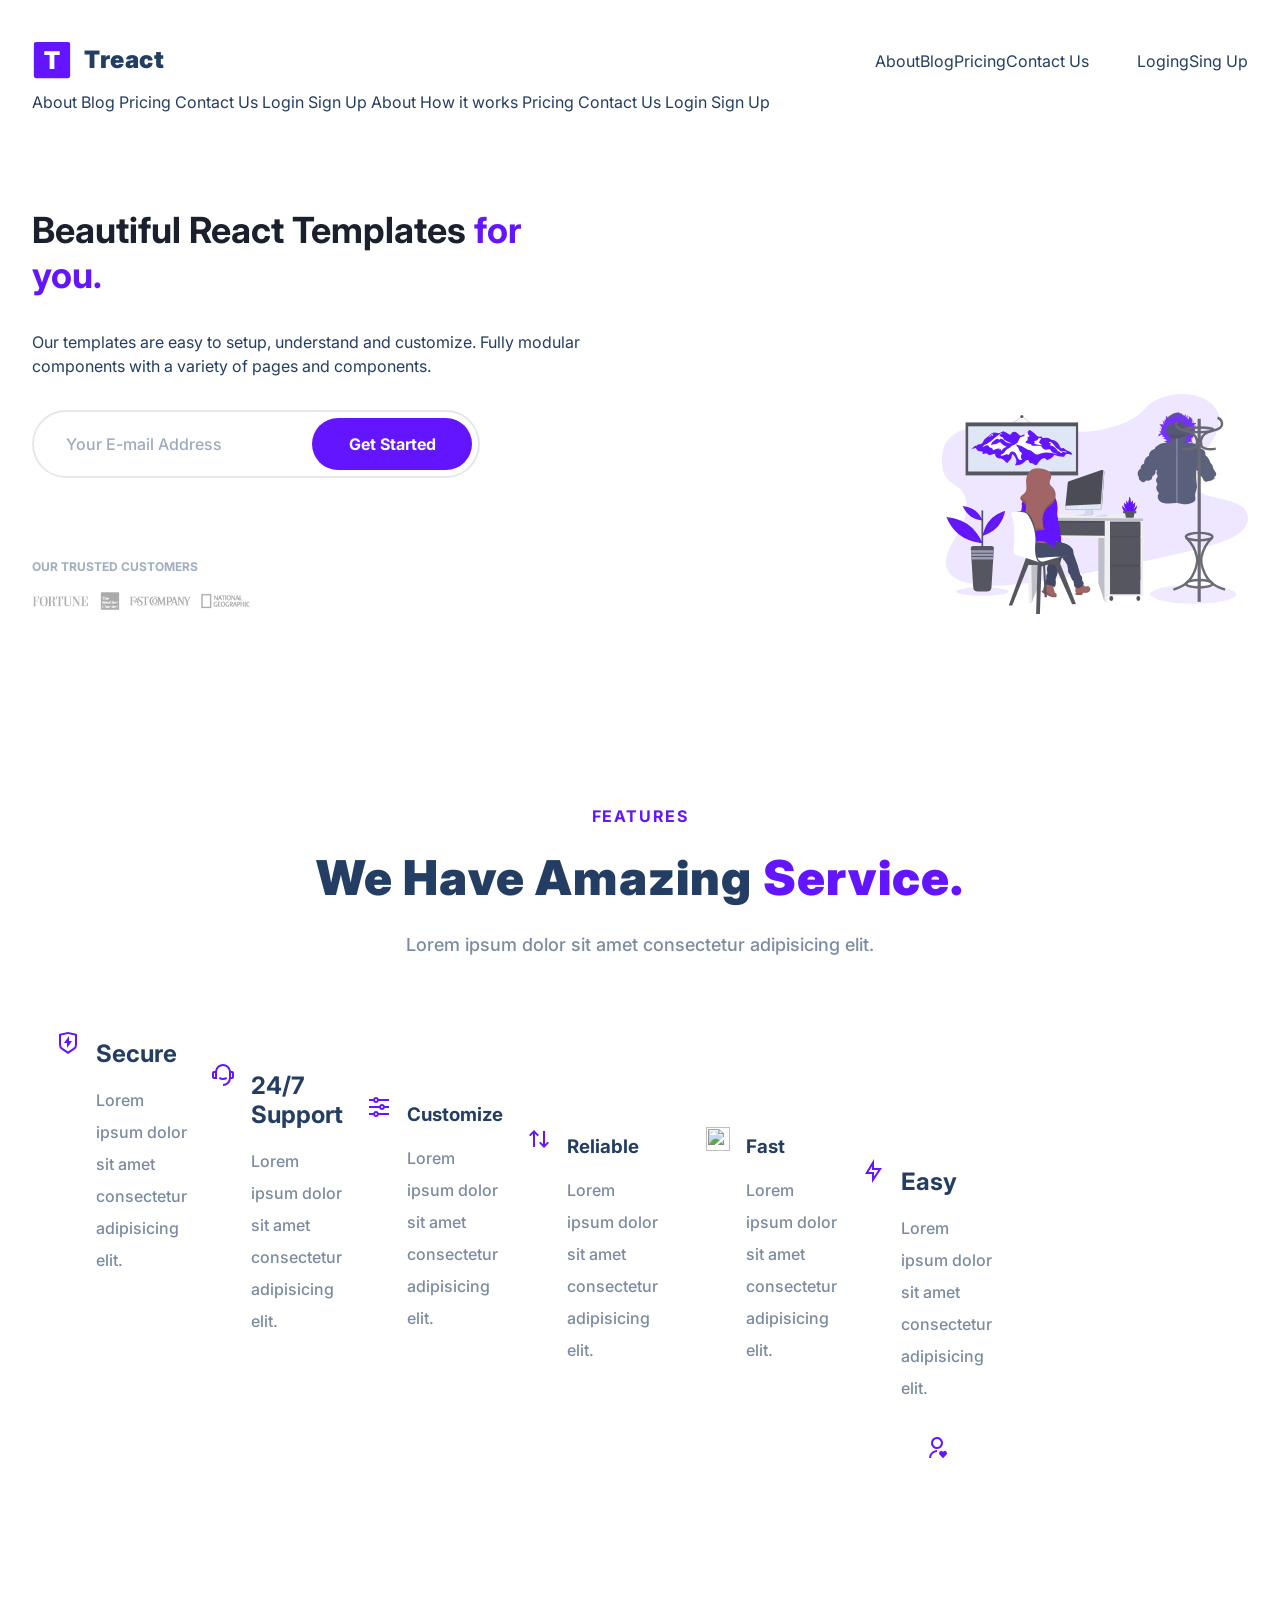
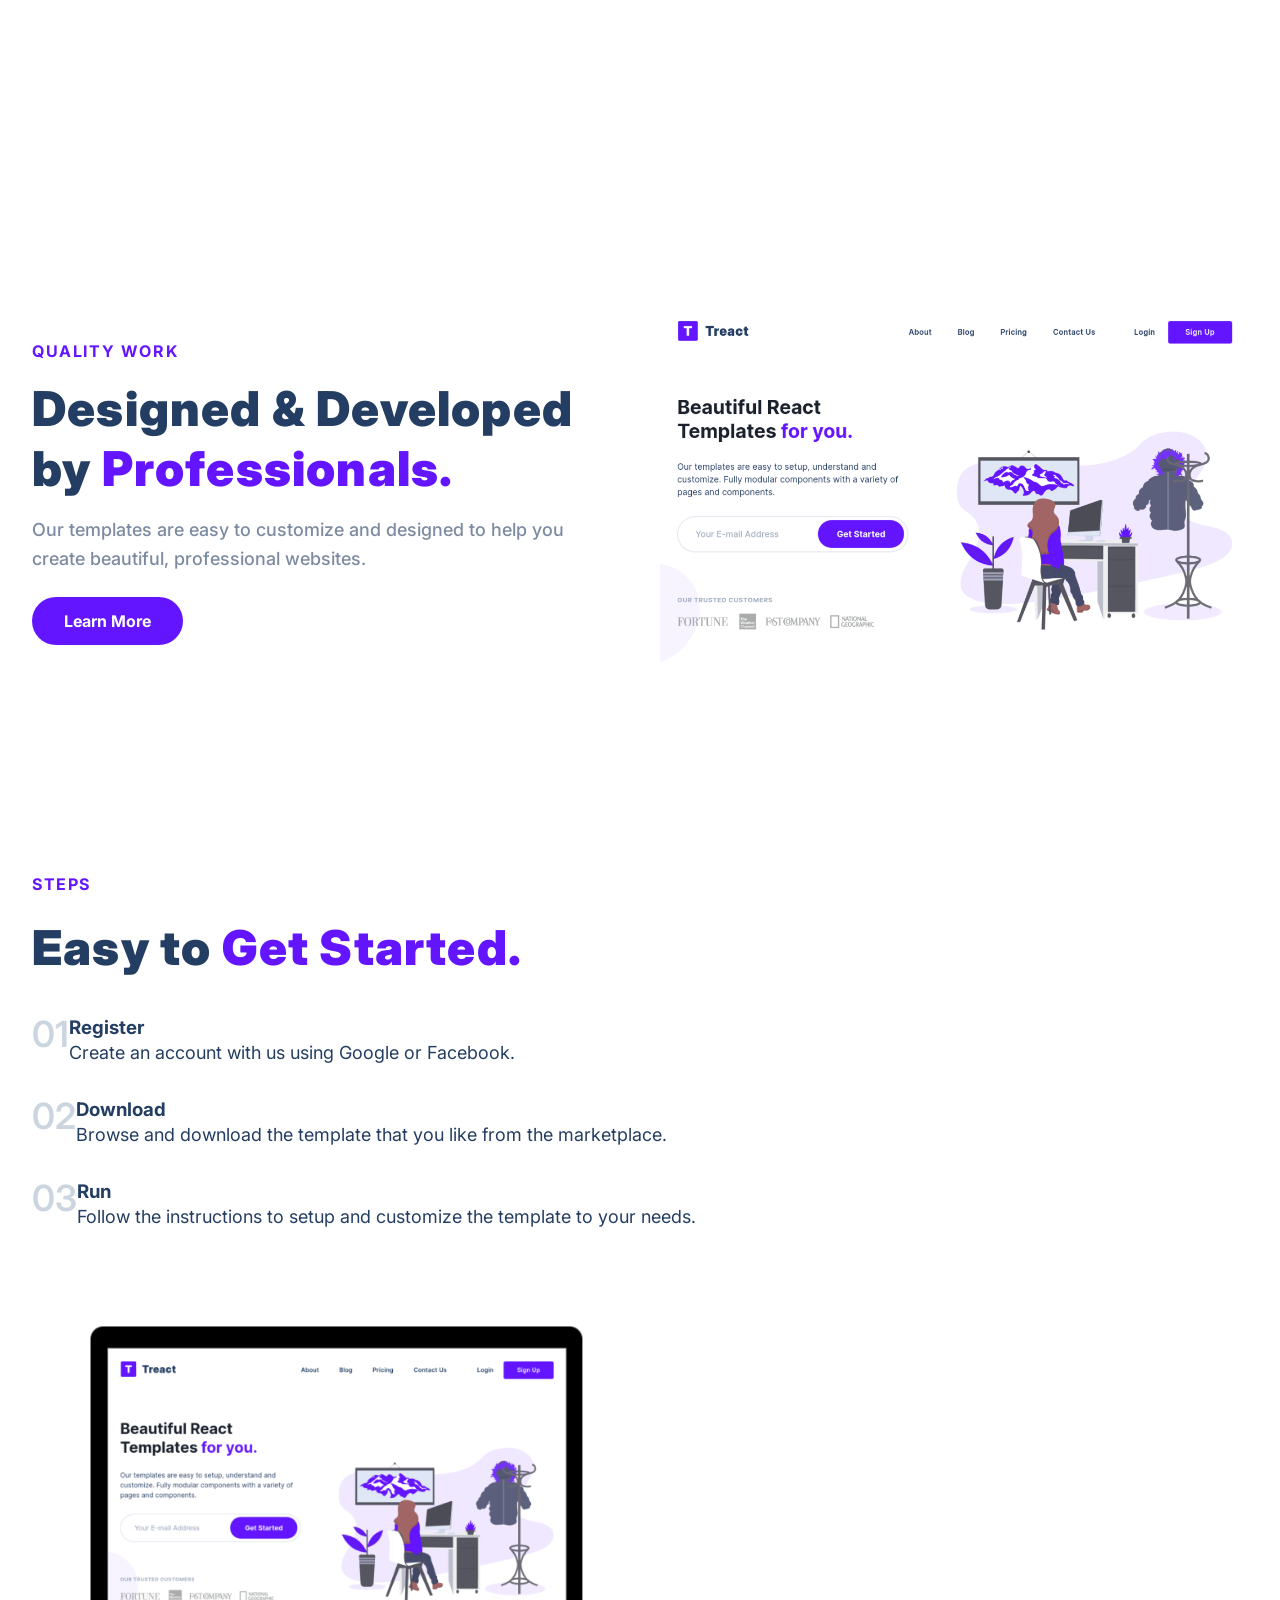
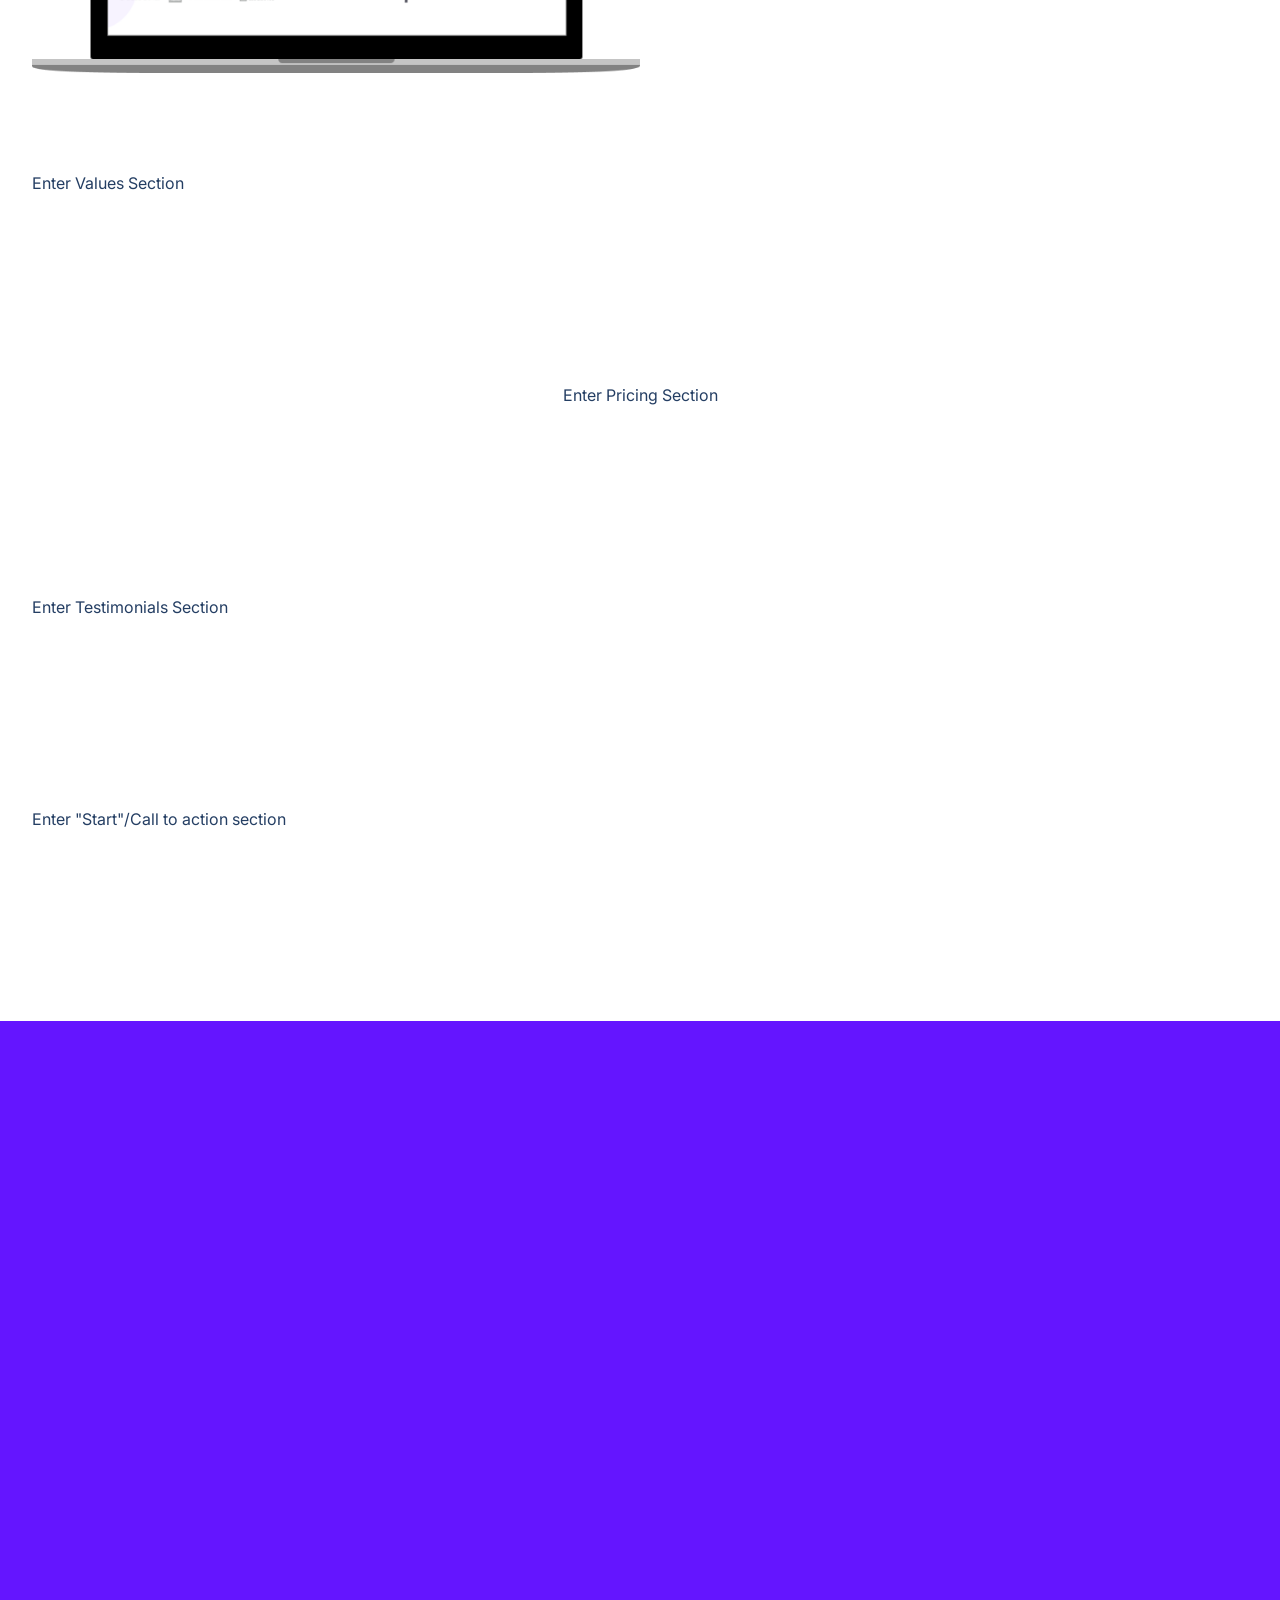
==== commit 6581228c: "update project files" ====
--- a/html/index.html
+++ b/html/index.html
@@ -211,16 +211,97 @@
         <section id="quality">
             <div class="container">
                 <div class="row">
-                    <!--  -->Enter Quality Work Section<!--  -->
-                </div>
-            </div>
-        </section>
+    <div class="quality__content">
+      <p class="section__tag">QUALITY WORK</p>
+
+      <h2 class="section__title">
+        Designed & Developed by
+        <span class="purple">Professionals.</span>
+      </h2>
+
+      <p class="section__para">
+        Our templates are easy to customize
+        and designed to help you create
+        beautiful, professional websites.
+      </p>
+
+      <a href="#steps" class="button button--primary">
+        Learn More
+      </a>
+
+    </div> <!-- Closes quality__content -->
+
+<div class="quality__image">
+  <img
+    src="./assets/hero-screenshot-1.40a097b525c2f8c9808e.png"
+    alt="Website design preview"
+  />
+</div>
+
+  </div>   <!-- Closes row -->
+</div>     <!-- Closes container -->
+</section>
+
+
+
         <section id="steps">
             <div class="container">
                 <div class="row">
-                    <!--  -->Enter Steps Section<!--  -->
-                </div>
-            </div>
+                   
+<div class="steps__content">
+  <p class="section__tag">STEPS</p>
+
+  <h2 class="section__title">
+    Easy to <span class="purple">Get Started.</span>
+  </h2>
+
+  <div class="steps-list">
+    <div class="step">
+      <span class="step__number">01</span>
+      <div>
+        <h3>Register</h3>
+        <p>Create an account with us using
+           Google or Facebook.</p>
+      </div>
+    </div>
+
+    <div class="step">
+      <span class="step__number">02</span>
+      <div>
+        <h3>Download</h3>
+        <p>Browse and download the template
+           that you like from the marketplace.</p>
+      </div>
+    </div>
+
+    <div class="step">
+      <span class="step__number">03</span>
+      <div>
+        <h3>Run</h3>
+        <p>Follow the instructions to setup
+           and customize the template to your needs.</p>
+      </div>
+    </div>
+  </div>
+</div>
+
+    </div> <!-- Closes steps-list -->
+  </div>   <!-- Closes steps__content -->
+
+<div class="steps__image">
+    <img
+        src="./assets/hero-screenshot-2.241aac1fbc66db29d873.png"
+        alt="Laptop displaying the Treact website"
+    />
+</div>
+
+</div>     <!-- Closes row -->
+</div>     <!-- Closes container -->
+</section>
+
+<section id="values">
+
+            
         </section>
         <section id="values">
             <div class="container">
--- a/html/style.css
+++ b/html/style.css
@@ -1,4 +1,12 @@
 @import url("https://fonts.googleapis.com/css2?family=Inter:wght@100;200;300;400;500;600;700;800;900&display=swap");
+:root {
+    --purple: #6415ff;
+    --purple-dark: #5011cc;
+    --heading: #1a202c;
+    --muted: #718096;
+    --line: #e2e8f0;
+    --ink: #243e63;
+}
 * {
   margin: 0;
   padding: 0;
@@ -125,7 +133,7 @@
   justify-content: space-between;
   margin: 0 auto;
 }
-.nav__links {
+.menu-links {
   display: flex;
   align-items: center;
   padding-bottom: 2px;
@@ -493,6 +501,34 @@
   z-index: 1;
 }
 
+/* Quality Work section */
+#quality .row {
+    display: flex;
+    align-items: center;
+    justify-content: space-between;
+    gap: 40px;
+}
+
+.quality__content {
+    flex: 1;
+}
+
+.quality__image {
+    flex: 1;
+}
+
+.quality__image img {
+    width: 100%;
+    height: auto;
+    display: block;
+}
+
+@media (max-width: 768px) {
+    #quality .row {
+        flex-direction: column;
+    }
+}
+
 /* STEPS */
 
 #steps .row {
@@ -1543,3 +1579,18 @@
     line-height: 1.5;
   }
 }
+
+#quality .button--primary {
+    display: inline-block;
+    background-color: #6415ff;
+    color: white;
+    padding: 14px 32px;
+    border-radius: 50px;
+    text-decoration: none;
+    font-weight: 700;
+    margin-top: 24px;
+}
+
+#quality .button--primary:hover {
+    background-color: #5011cc;
+}
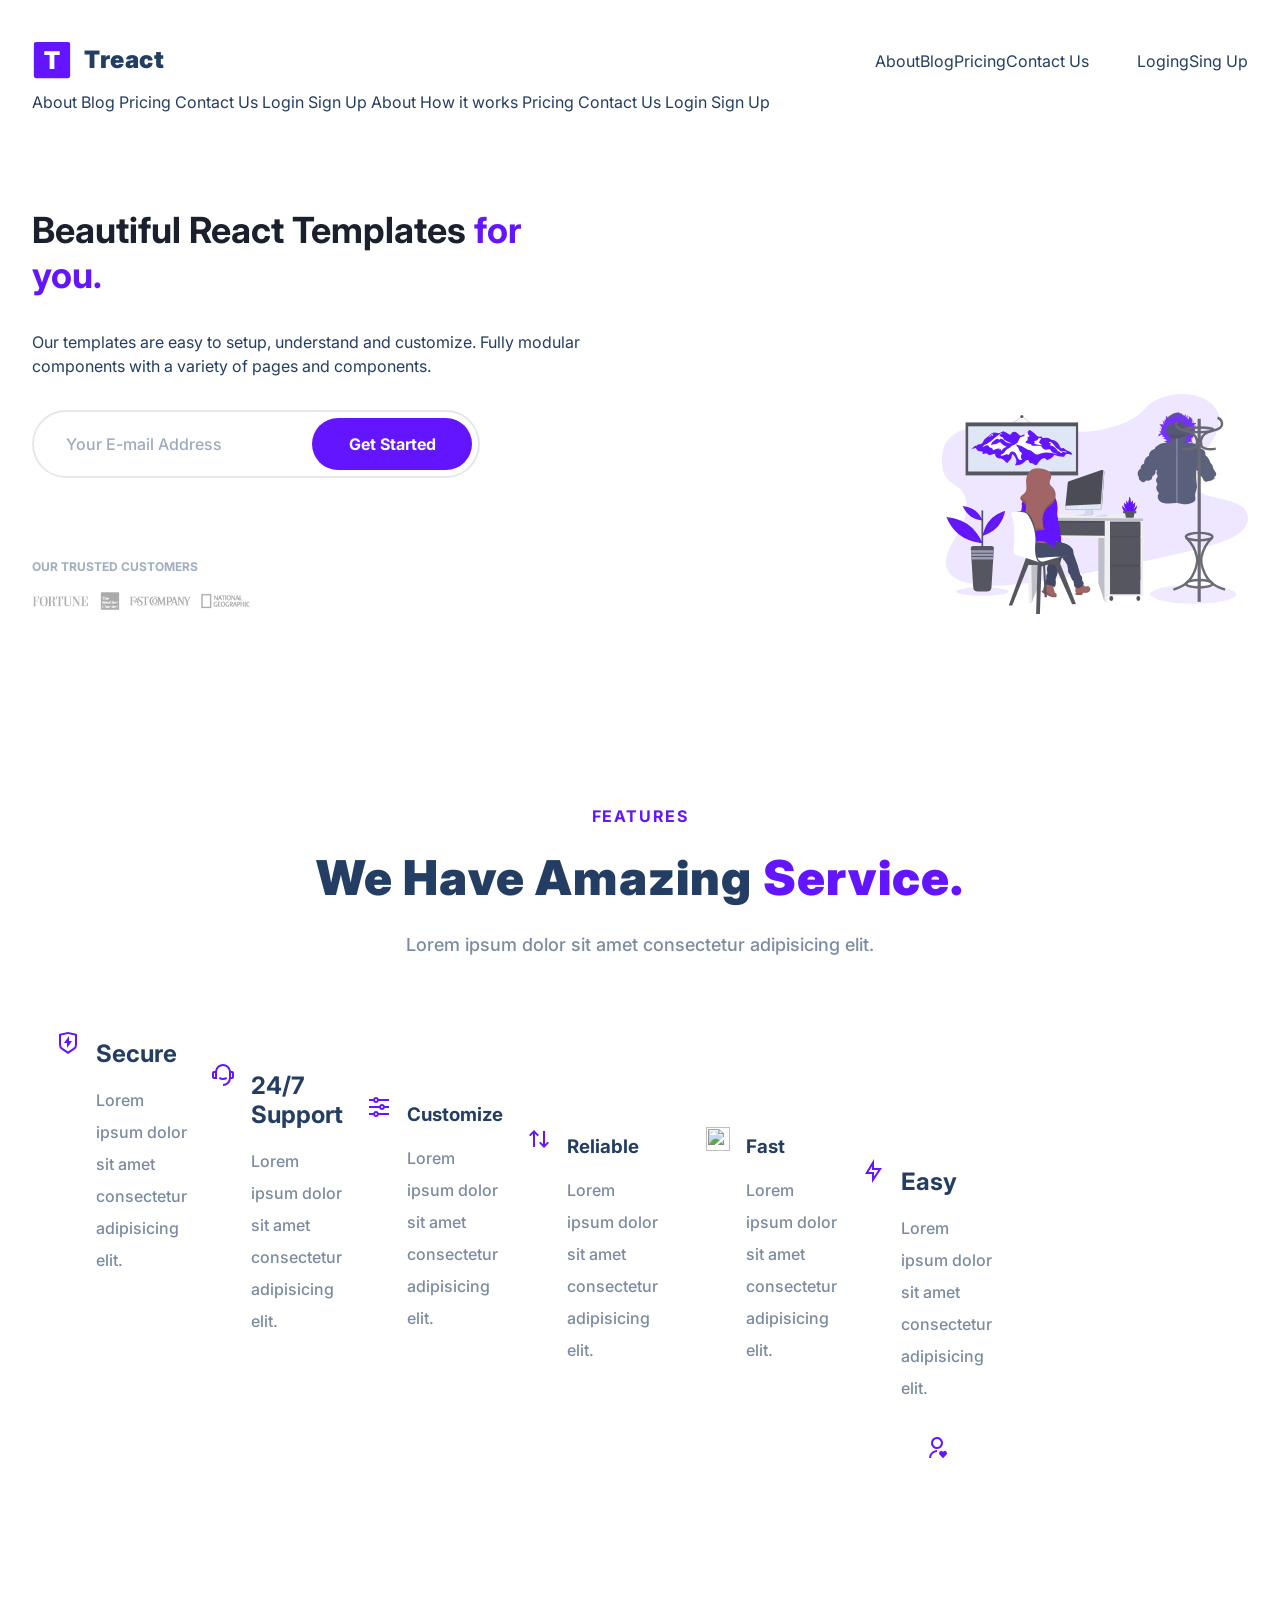
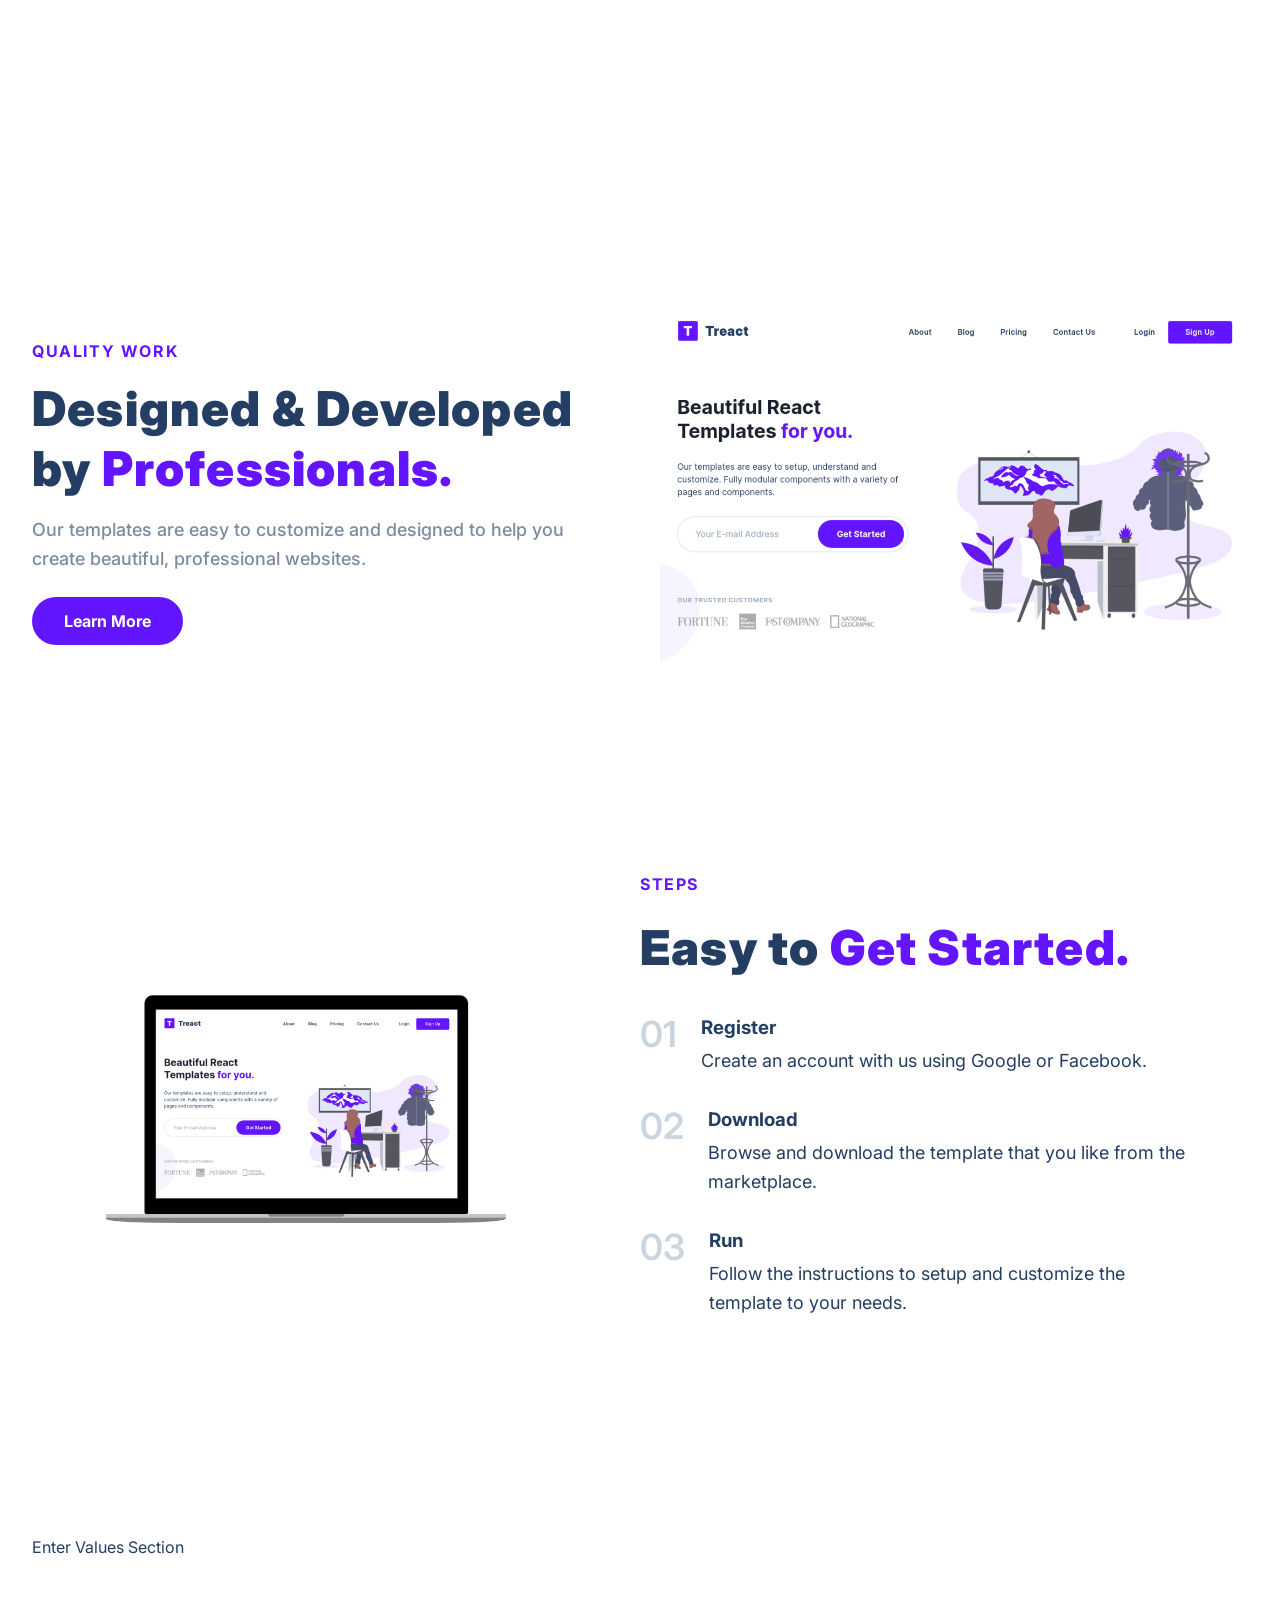
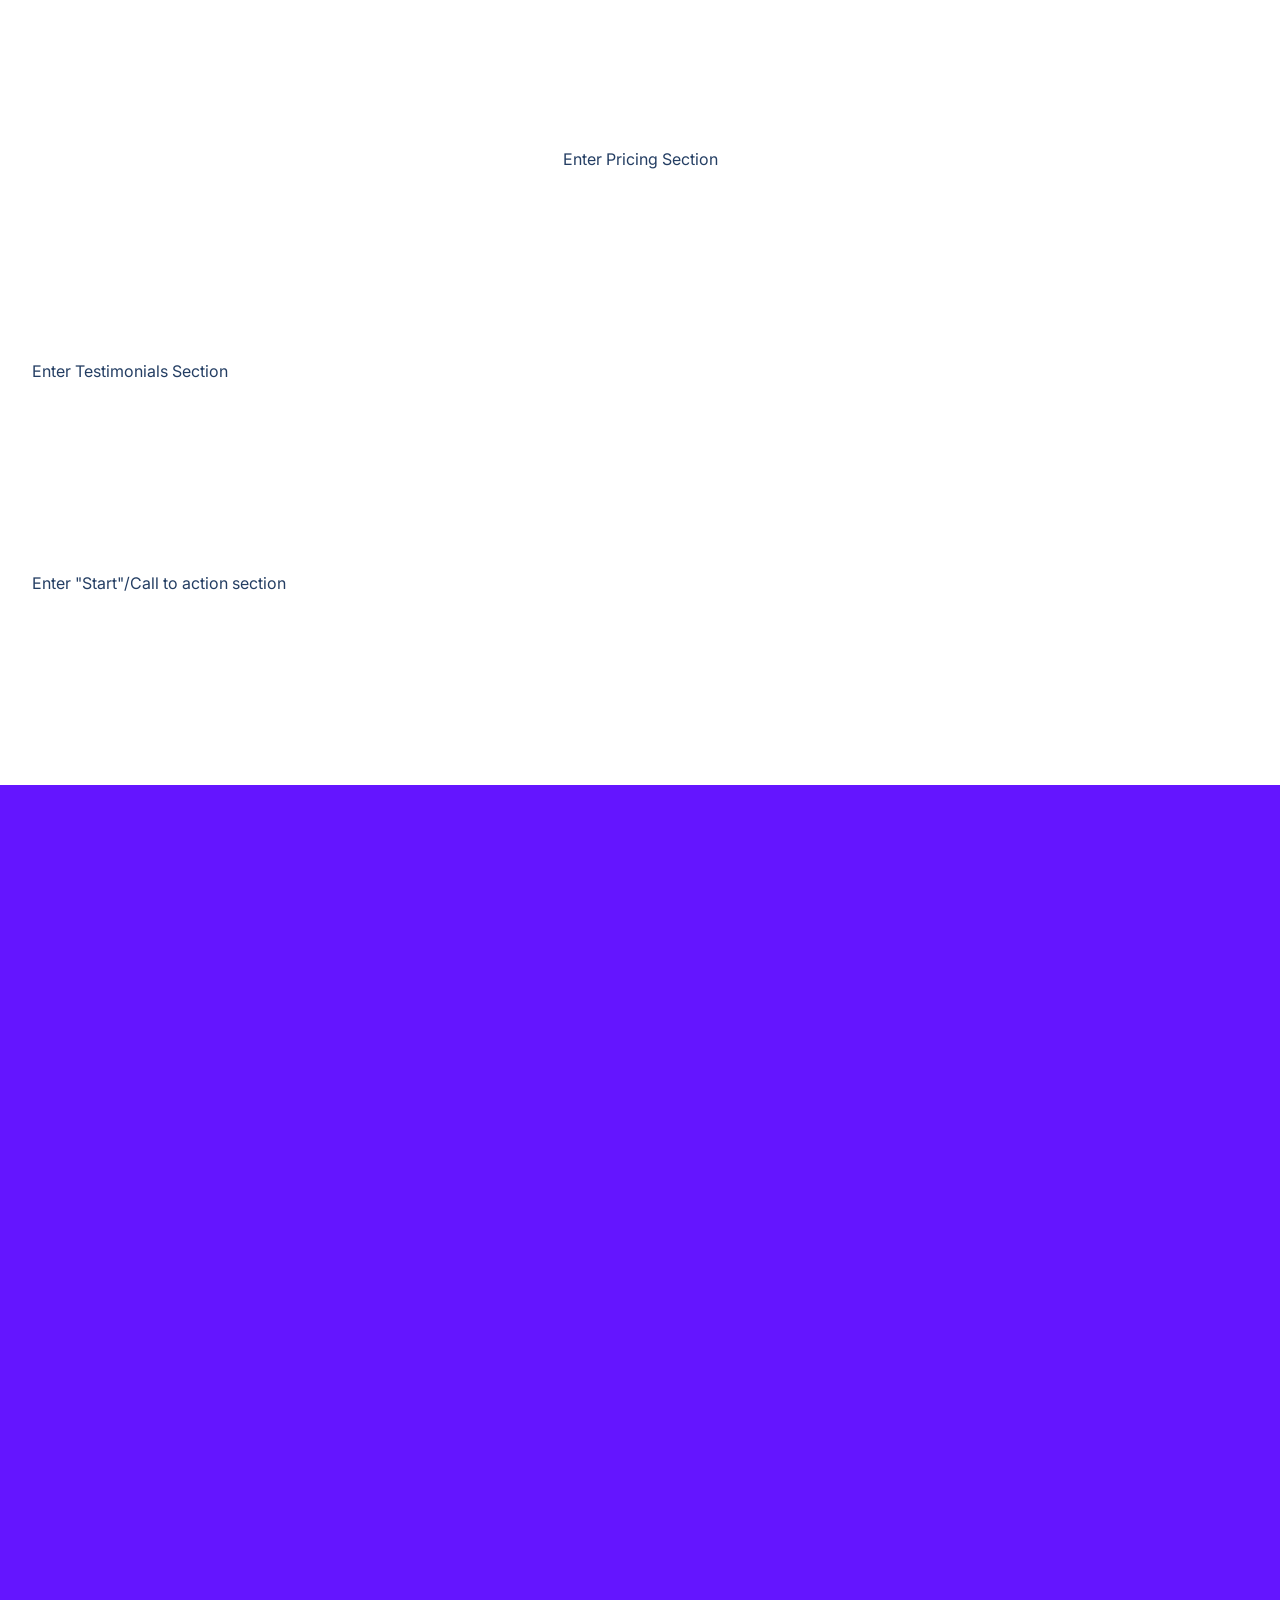
==== commit 9b2bdd2f: "update project files" ====
--- a/html/index.html
+++ b/html/index.html
@@ -247,7 +247,17 @@
         <section id="steps">
             <div class="container">
                 <div class="row">
-                   
+                   <div class="row">
+
+    <!-- Place laptop image here -->
+    <div class="steps__image">
+        <img
+            src="./assets/hero-screenshot-2.241aac1fbc66db29d873.png"
+            alt="Laptop displaying Treact website"
+        />
+    </div>
+
+    <div class="steps__content">
 <div class="steps__content">
   <p class="section__tag">STEPS</p>
 
--- a/html/style.css
+++ b/html/style.css
@@ -1594,3 +1594,109 @@
 #quality .button--primary:hover {
     background-color: #5011cc;
 }
+
+/* Steps section */
+#steps .step {
+    display: flex;
+    align-items: flex-start;
+    gap: 24px;
+    margin-bottom: 28px;
+}
+
+#steps .step__number {
+    font-size: 36px;
+    font-weight: 600;
+    color: #cbd5e0;
+    flex-shrink: 0;
+}
+
+#steps .step h3 {
+    margin-bottom: 8px;
+}
+
+#steps .step p {
+    line-height: 1.6;
+}
+
+#steps .row {
+    display: flex;
+    align-items: center;
+    gap: 48px;
+}
+
+#steps .steps__content,
+#steps .steps__image {
+    flex: 1;
+    min-width: 0;
+}
+
+#steps .steps__image img {
+    display: block;
+    width: 100%;
+    height: auto;
+}
+
+@media (max-width: 768px) {
+    #steps .row {
+        flex-direction: column;
+    }
+}
+
+/* Make the Steps laptop picture smaller */
+#steps .steps__image {
+    flex: 0 1 400px;
+    min-width: 0;
+}
+
+#steps .steps__image img {
+    display: block;
+    width: 100%;
+    max-width: 350px;
+    height: auto;
+    margin: 0 auto;
+}
+
+/* Steps section: laptop left, instructions right */
+#steps .row {
+    display: flex;
+    flex-direction: row;
+    align-items: center;
+    justify-content: space-between;
+    gap: 60px;
+}
+
+/* Move laptop to the left */
+#steps .steps__image {
+    order: 1;
+    flex: 1;
+    min-width: 0;
+}
+
+/* Move steps text to the right */
+#steps .steps__content {
+    order: 2;
+    flex: 1;
+    min-width: 0;
+}
+
+/* Keep laptop at a good size */
+#steps .steps__image img {
+    display: block;
+    width: 100%;
+    max-width: 400px;
+    height: auto;
+    margin: 0 auto;
+}
+
+/* Mobile layout */
+@media (max-width: 768px) {
+    #steps .row {
+        flex-direction: column;
+        gap: 32px;
+    }
+
+    #steps .steps__image,
+    #steps .steps__content {
+        width: 100%;
+    }
+}
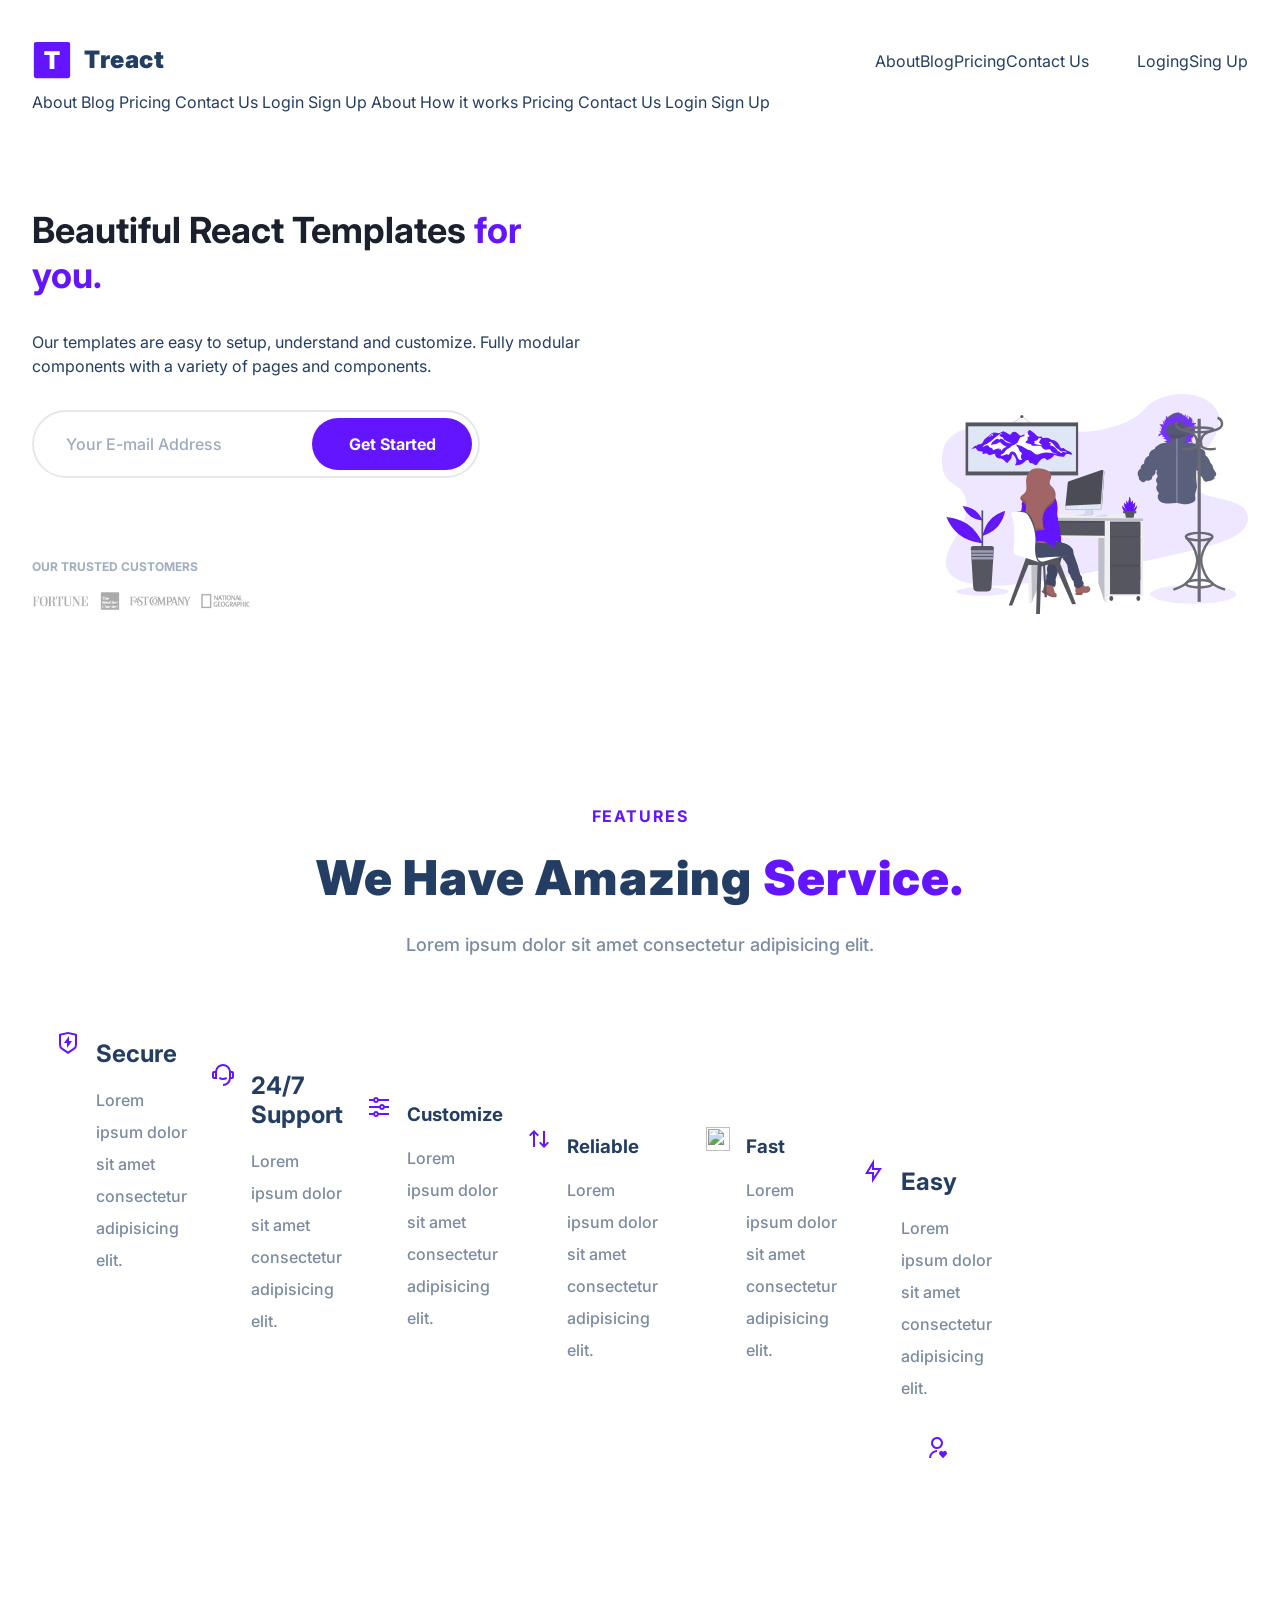
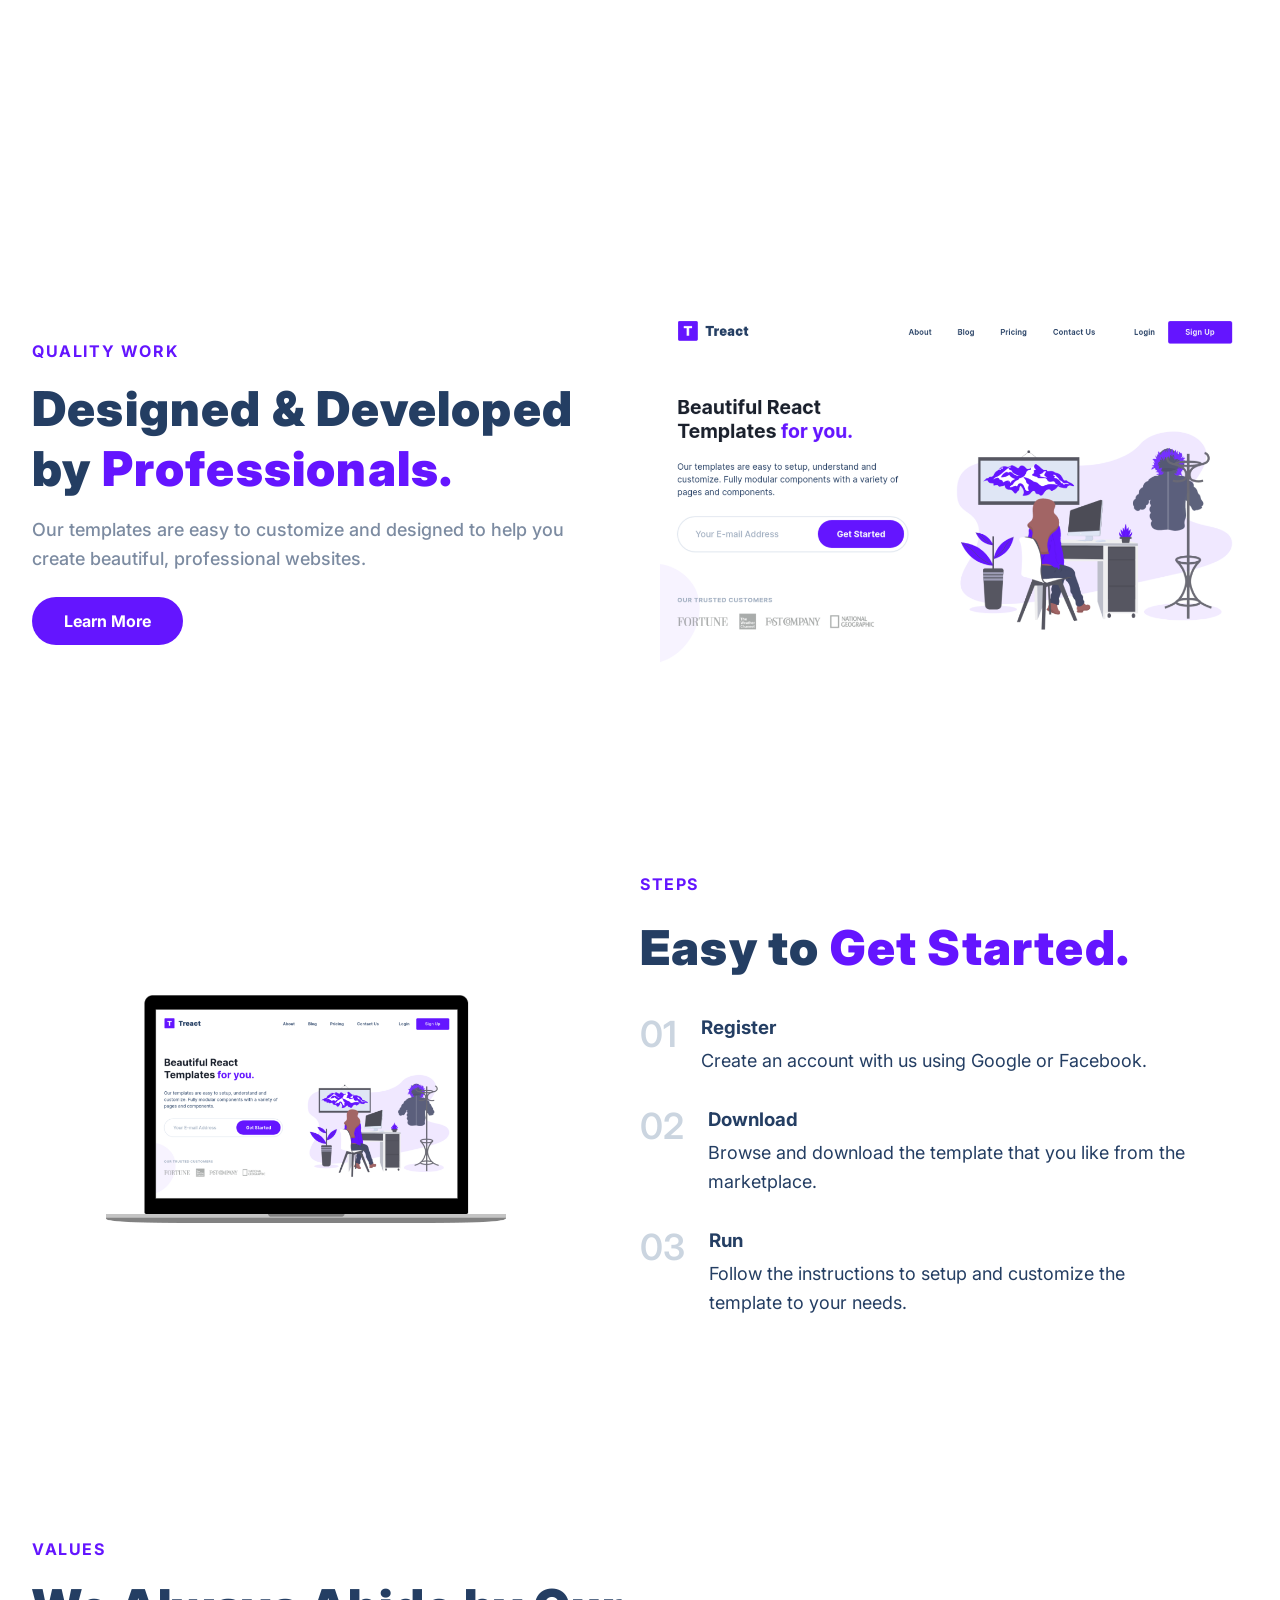
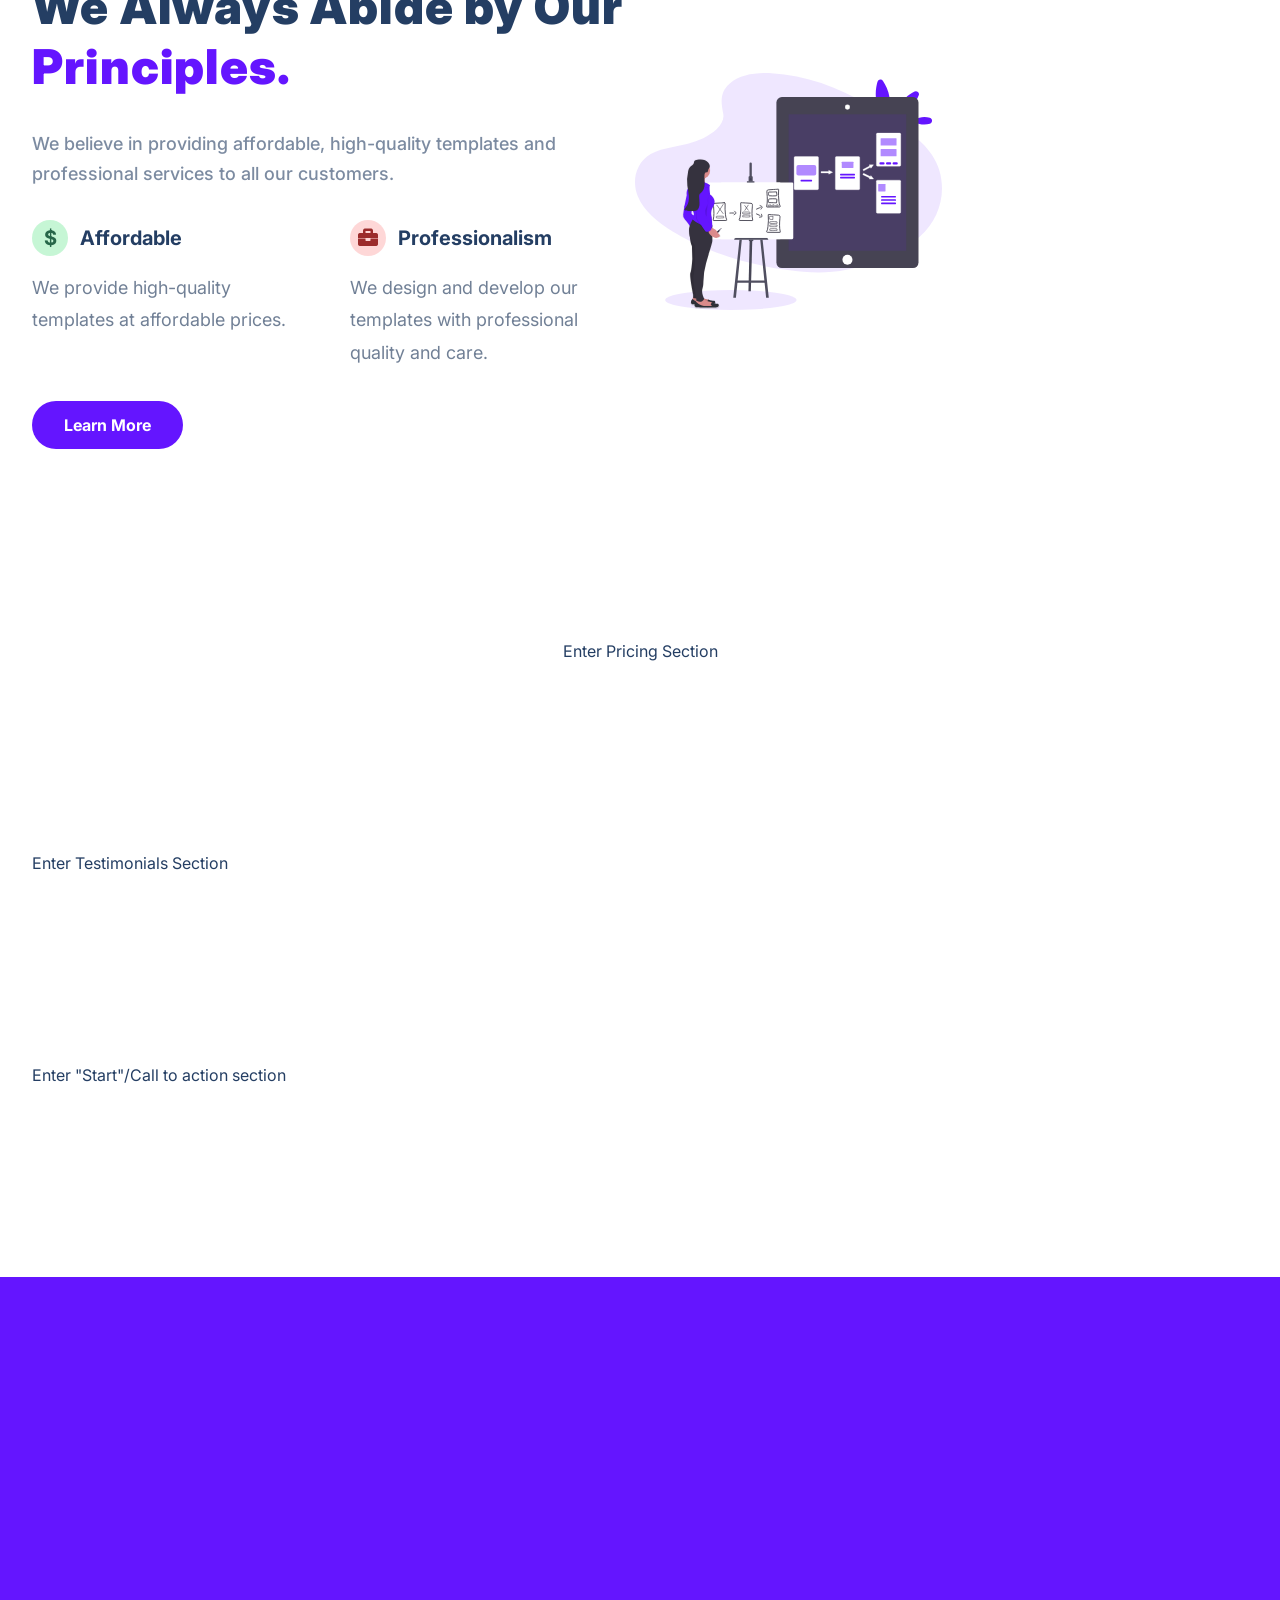
==== commit e100a570: "update project files" ====
--- a/html/index.html
+++ b/html/index.html
@@ -316,7 +316,61 @@
         <section id="values">
             <div class="container">
                 <div class="row">
-                    <!--  -->Enter Values Section<!--  -->
+                   
+<div class="values__content">
+    <p class="section__tag">VALUES</p>
+
+    <h2 class="section__title">
+        We Always Abide by Our
+        <span class="purple">Principles.</span>
+    </h2>
+
+    <p class="section__para">
+        We believe in providing affordable,
+        high-quality templates and professional
+        services to all our customers.
+    </p>
+
+  
+<div class="values__list">
+    <div class="value-item">
+        <h3>
+            <span class="value-icon affordable-icon">$</span>
+            Affordable
+        </h3>
+        <p>
+            We provide high-quality templates
+            at affordable prices.
+        </p>
+    </div>
+
+    <div class="value-item">
+        <h3>
+            <span class="value-icon professional-icon">
+                <i class="fas fa-briefcase"></i>
+            </span>
+            Professionalism
+        </h3>
+        <p>
+            We design and develop our templates
+            with professional quality and care.
+        </p>
+    </div>
+</div>
+
+
+    <a href="#pricing" class="button button--primary">
+        Learn More
+    </a>
+</div>
+
+<div class="values__image">
+    <img
+        src="./assets/prototype-illustration.21bc4b3f612a2f257c3d361067582485.svg"
+        alt="Website prototype illustration"
+    />
+</div>
+
                 </div>
             </div>
         </section>
--- a/html/style.css
+++ b/html/style.css
@@ -1700,3 +1700,82 @@
         width: 100%;
     }
 }
+
+/* VALUES SECTION */
+
+#values .values__list {
+    display: flex;
+    gap: 32px;
+    margin-top: 32px;
+}
+
+#values .value-item {
+    flex: 1;
+}
+
+#values .value-item h3 {
+    font-size: 20px;
+    font-weight: 700;
+    margin-bottom: 16px;
+}
+
+#values .value-item p {
+    color: #718096;
+    line-height: 1.8;
+}
+
+#values .button--primary {
+    display: inline-block;
+    background-color: #6415ff;
+    color: white;
+    padding: 14px 32px;
+    border-radius: 50px;
+    text-decoration: none;
+    font-weight: 700;
+    margin-top: 32px;
+}
+
+#values .button--primary:hover {
+    background-color: #5011cc;
+}
+
+@media (max-width: 768px) {
+    #values .values__list {
+        flex-direction: column;
+    }
+}
+
+
+/* Values icons */
+
+#values .value-item h3 {
+    display: flex;
+    align-items: center;
+    gap: 12px;
+}
+
+.value-icon {
+    width: 36px;
+    height: 36px;
+    border-radius: 50%;
+    display: inline-flex;
+    align-items: center;
+    justify-content: center;
+    flex-shrink: 0;
+    font-size: 20px;
+}
+
+.affordable-icon {
+    background-color: #c6f6d5;
+    color: #276749;
+}
+
+.professional-icon {
+    background-color: #fed7d7;
+    color: #9b2c2c;
+}
+
+.professional-icon i {
+    color: #9b2c2c;
+}
+
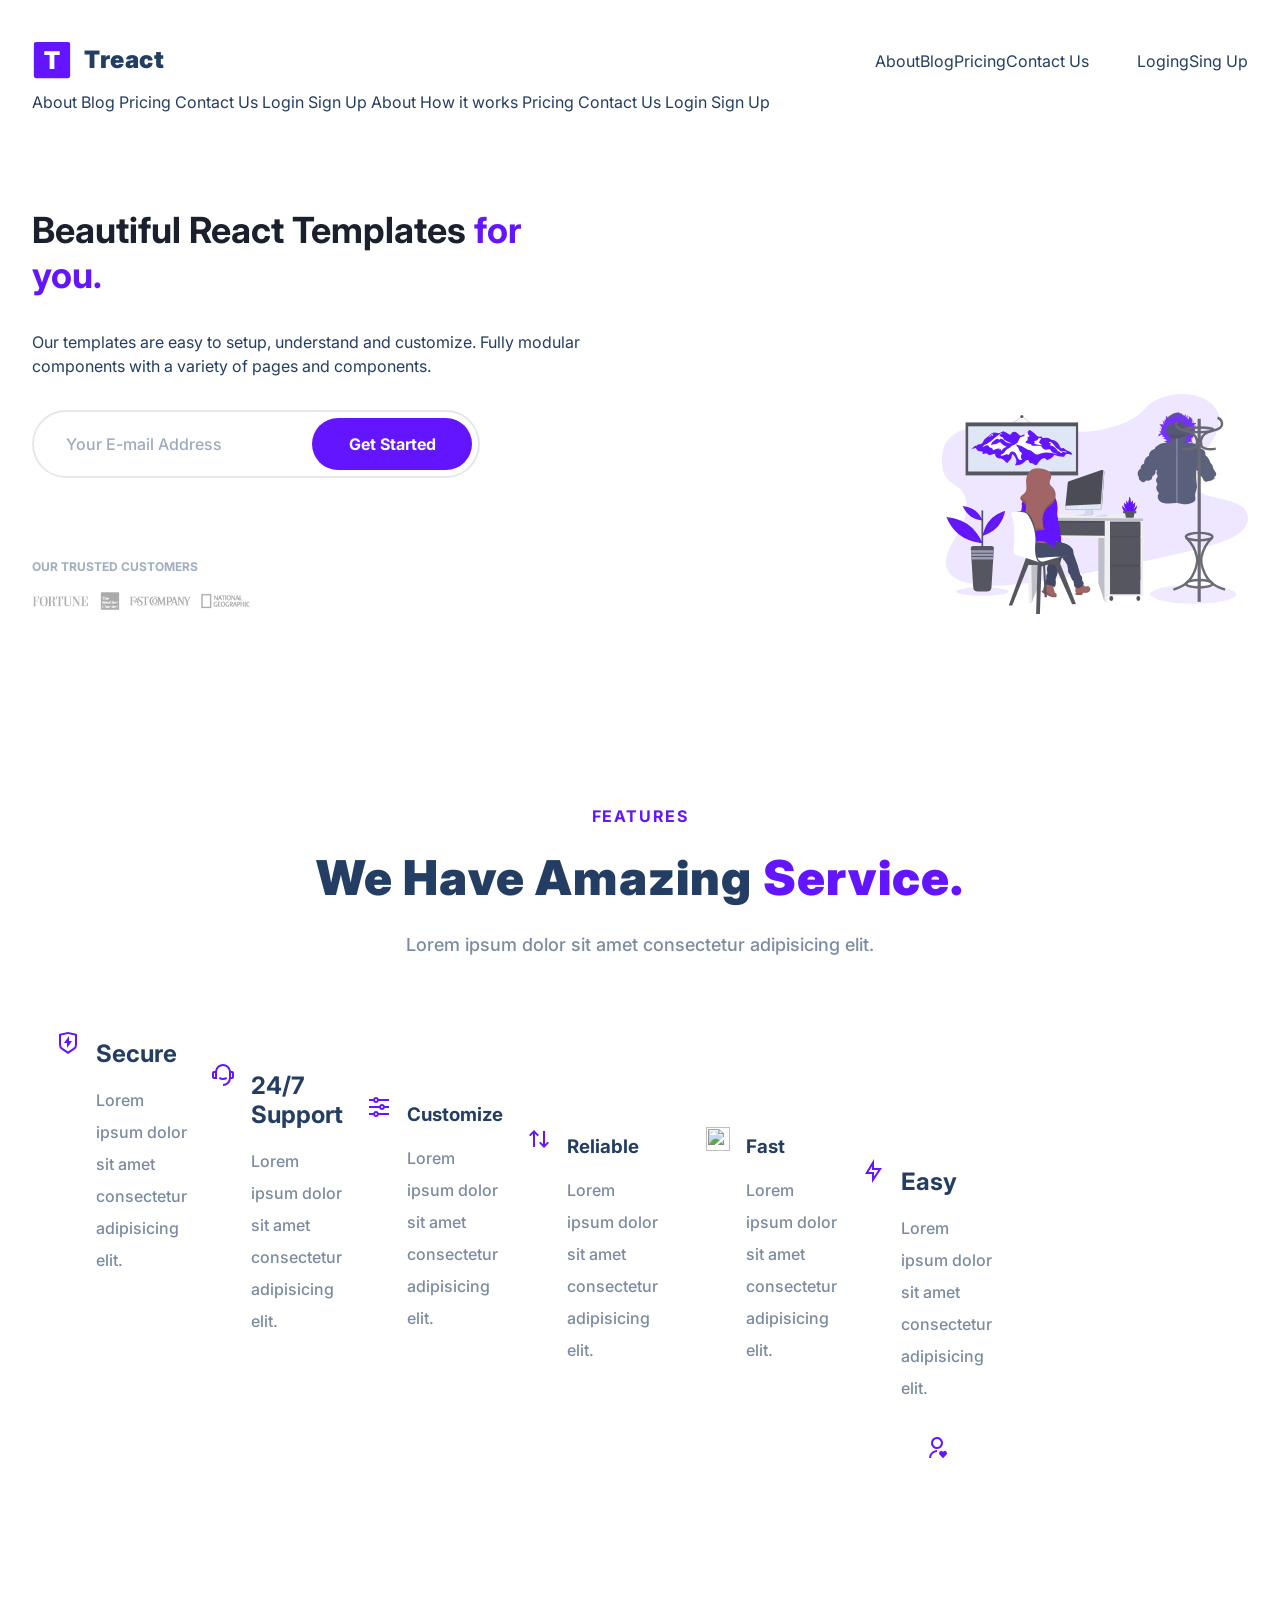
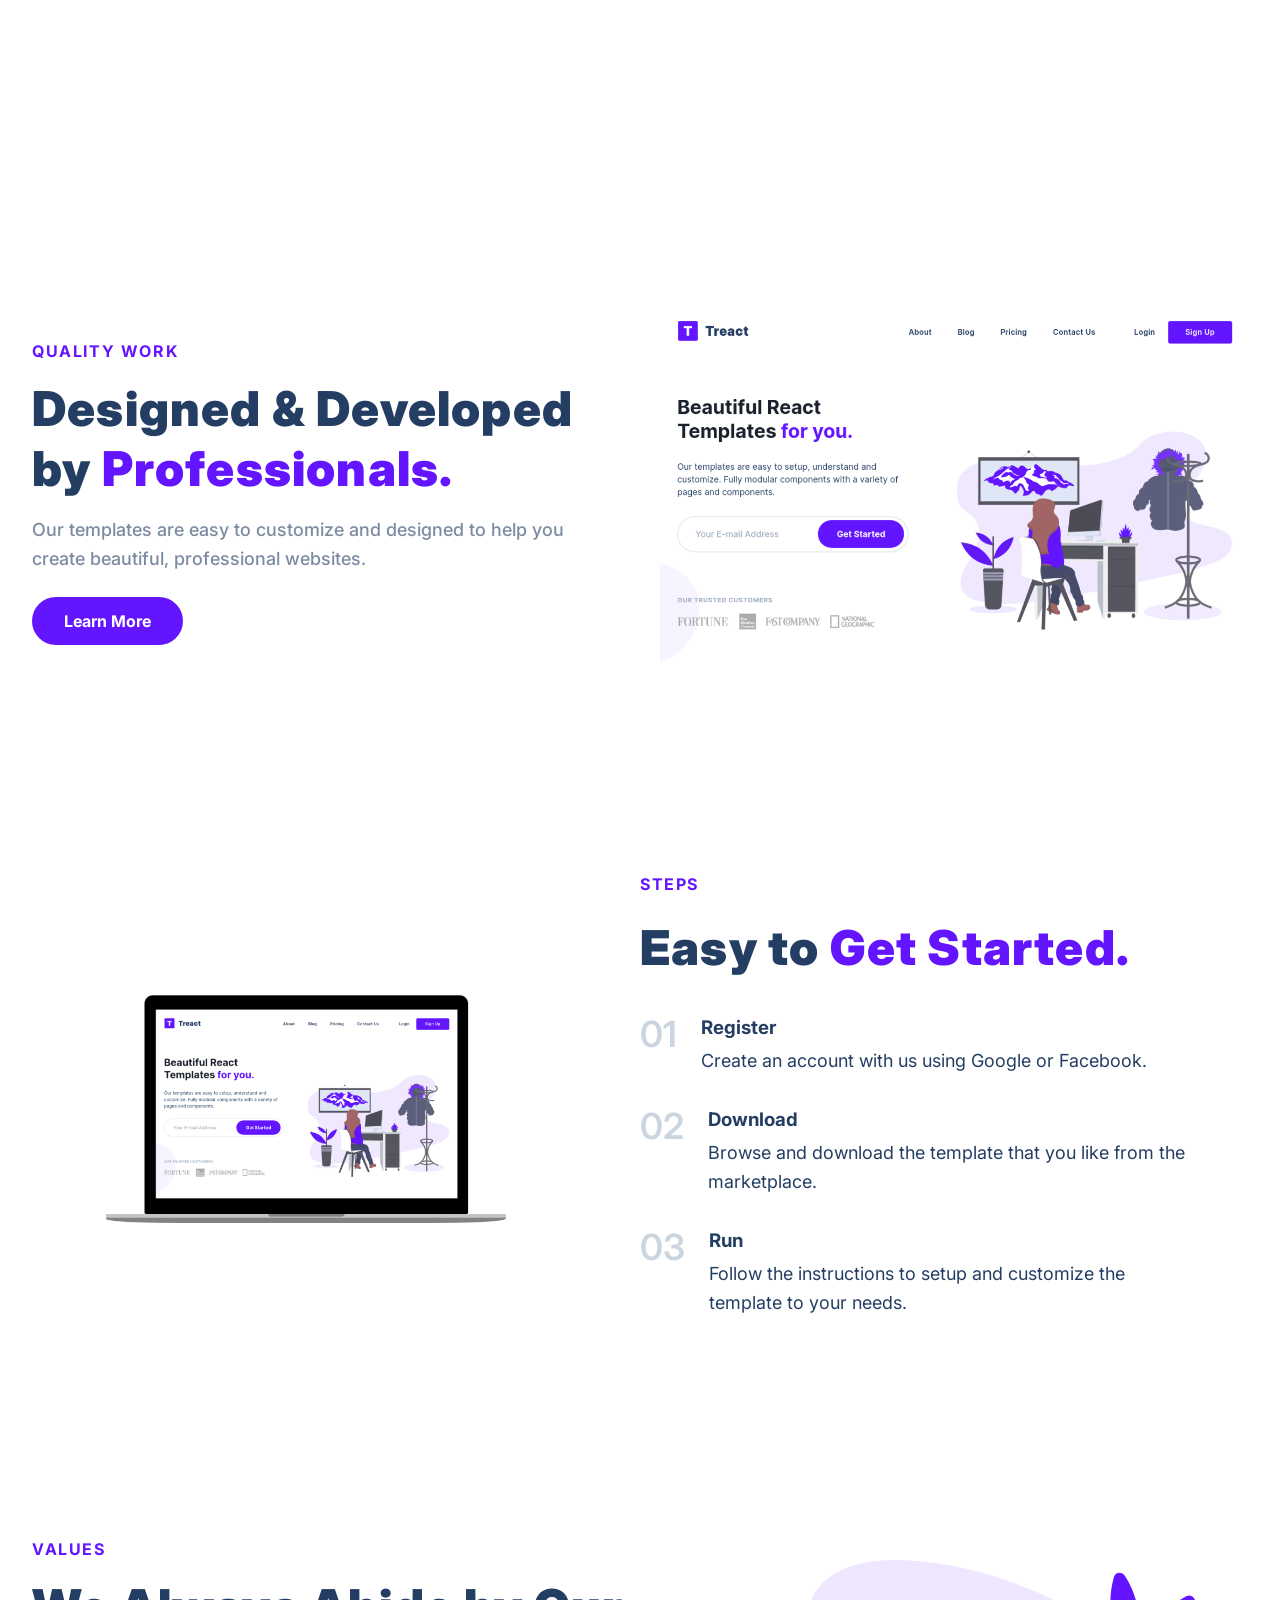
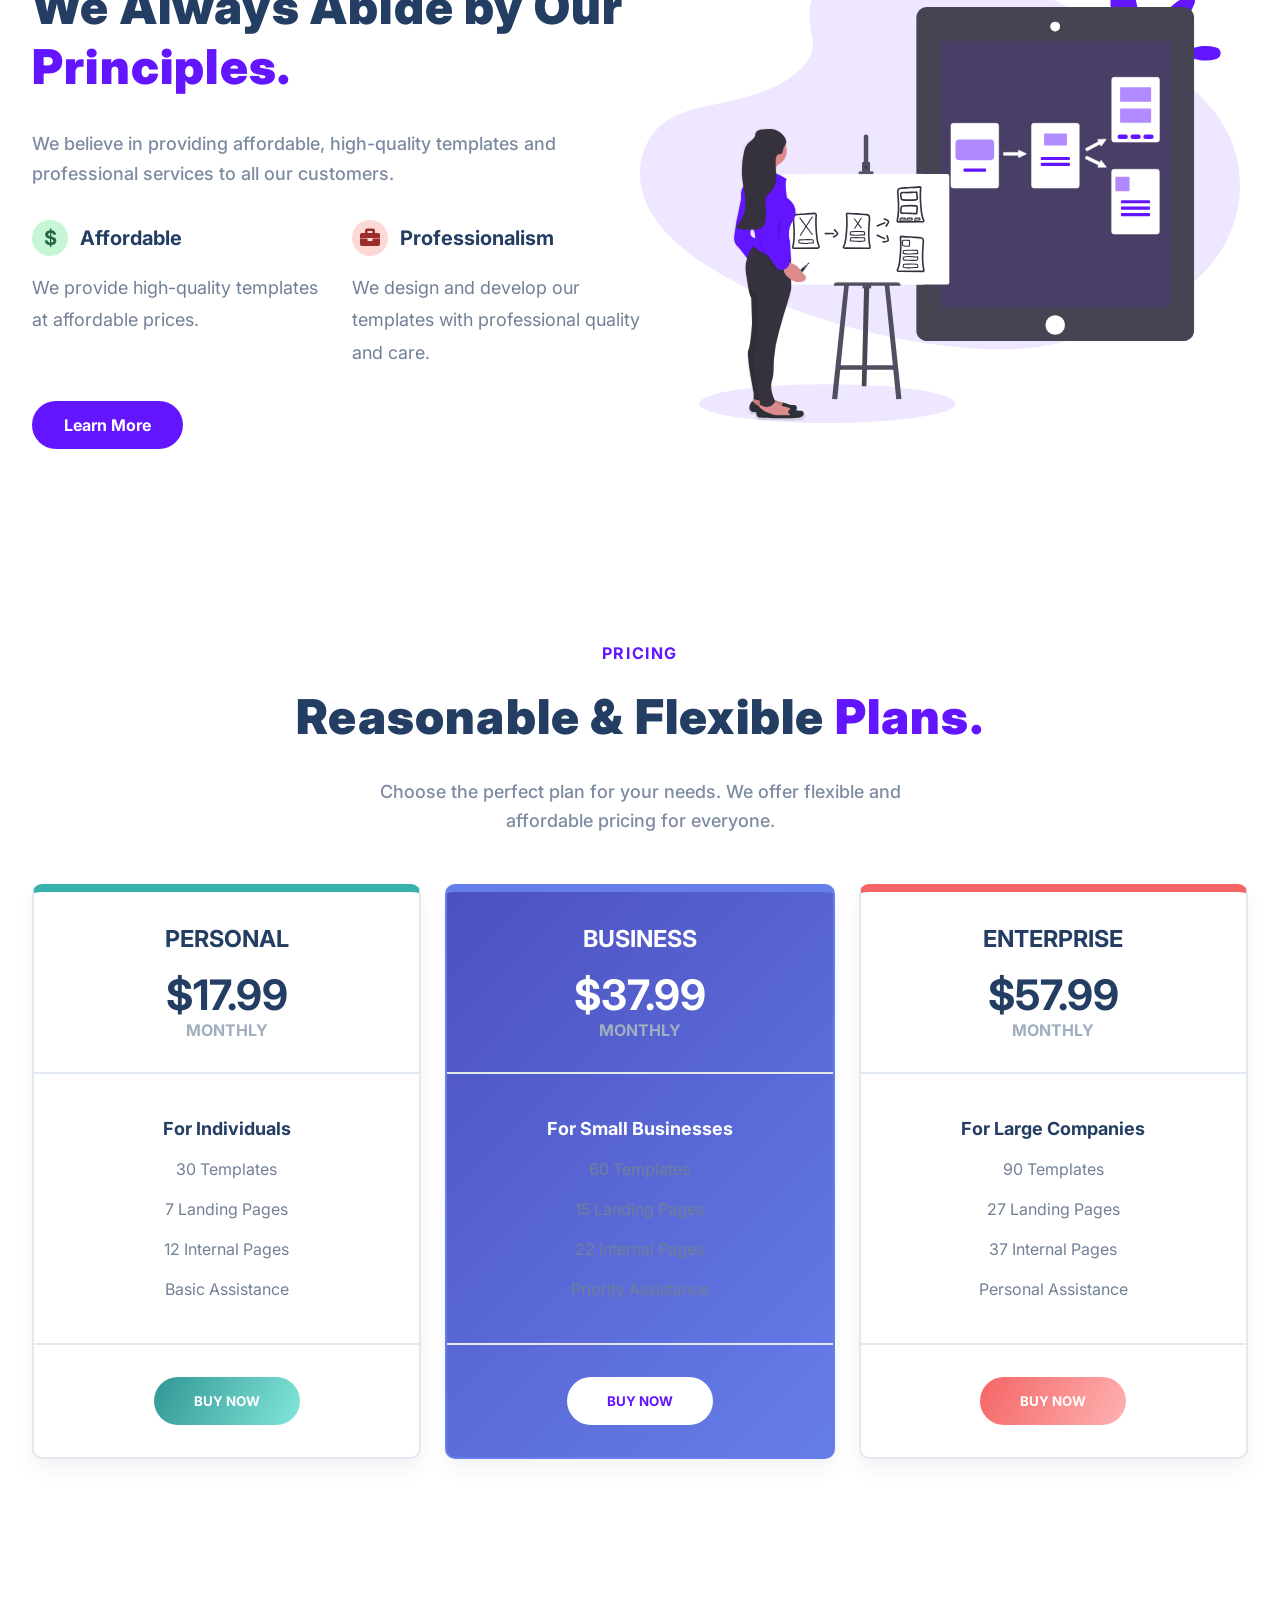
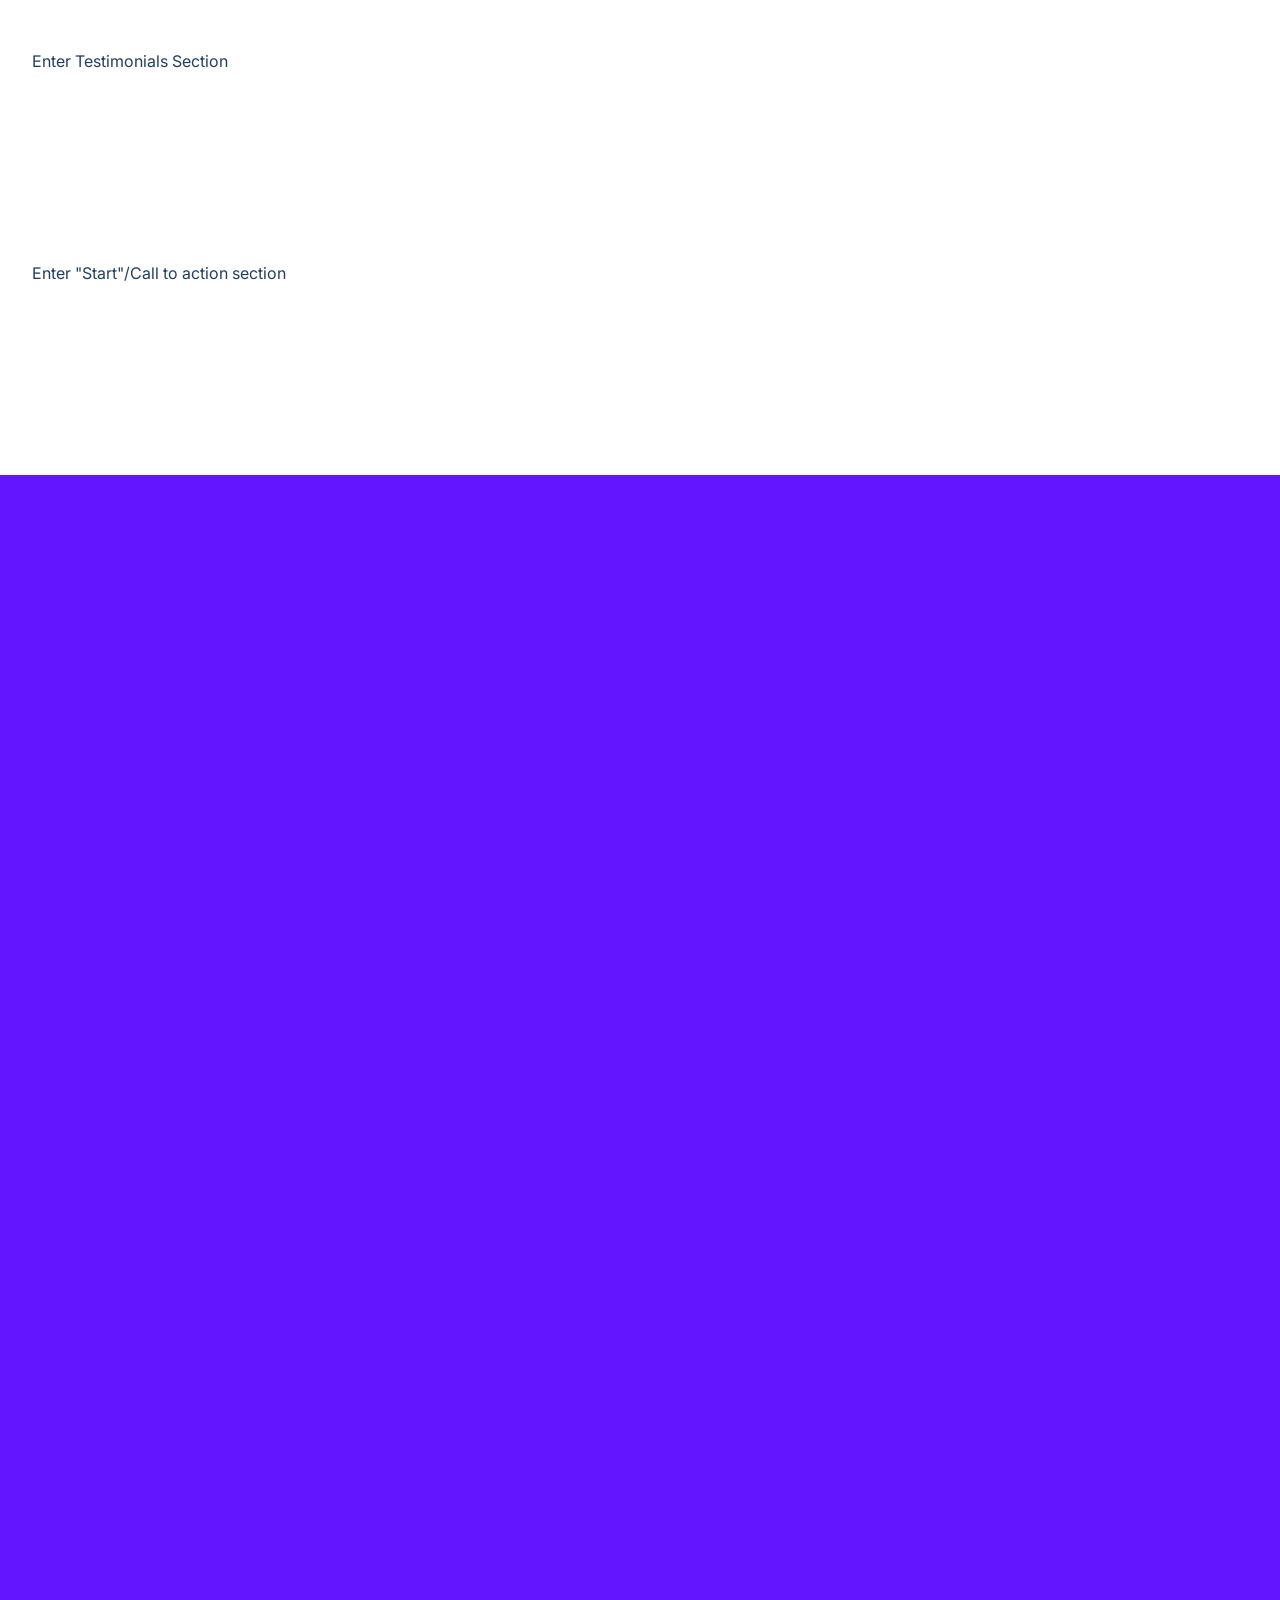
==== commit 391ef9e7: "update project files" ====
--- a/html/index.html
+++ b/html/index.html
@@ -377,7 +377,98 @@
         <section id="pricing">
             <div class="container">
                 <div class="row">
-                    <!--  -->Enter Pricing Section<!--  -->
+                    
+<div class="pricing__content">
+    <p class="section__tag">PRICING</p>
+
+    <h2 class="section__title">
+        Reasonable & Flexible
+        <span class="purple">Plans.</span>
+    </h2>
+
+    <p class="section__para">
+        Choose the perfect plan for your needs.
+        We offer flexible and affordable pricing
+        for everyone.
+    </p>
+
+    <div class="pricing-cards">
+
+        <!-- Personal Plan -->
+        <div class="pricing-card">
+            <div class="pricing-card__top">
+                <h3>Personal</h3>
+            </div>
+
+            <div class="pricing-card__price">
+                <span>$17.99</span>
+                <small>Monthly</small>
+            </div>
+
+            <ul>
+                <li><strong>For Individuals</strong></li>
+                <li>30 Templates</li>
+                <li>7 Landing Pages</li>
+                <li>12 Internal Pages</li>
+                <li>Basic Assistance</li>
+            </ul>
+
+            <button class="button button--primary">
+                Buy Now
+            </button>
+        </div>
+
+        <!-- Business Plan -->
+        <div class="pricing-card pricing-card--business">
+            <div class="pricing-card__top">
+                <h3>Business</h3>
+            </div>
+
+            <div class="pricing-card__price">
+                <span>$37.99</span>
+                <small>Monthly</small>
+            </div>
+
+            <ul>
+                <li><strong>For Small Businesses</strong></li>
+                <li>60 Templates</li>
+                <li>15 Landing Pages</li>
+                <li>22 Internal Pages</li>
+                <li>Priority Assistance</li>
+            </ul>
+
+            <button class="button button--primary">
+                Buy Now
+            </button>
+        </div>
+
+        <!-- Enterprise Plan -->
+        <div class="pricing-card pricing-card--enterprise">
+            <div class="pricing-card__top">
+                <h3>Enterprise</h3>
+            </div>
+
+            <div class="pricing-card__price">
+                <span>$57.99</span>
+                <small>Monthly</small>
+            </div>
+
+            <ul>
+                <li><strong>For Large Companies</strong></li>
+                <li>90 Templates</li>
+                <li>27 Landing Pages</li>
+                <li>37 Internal Pages</li>
+                <li>Personal Assistance</li>
+            </ul>
+
+            <button class="button button--primary">
+                Buy Now
+            </button>
+        </div>
+
+    </div>
+</div>
+
                 </div>
             </div>
         </section>
--- a/html/style.css
+++ b/html/style.css
@@ -1779,3 +1779,141 @@
     color: #9b2c2c;
 }
 
+/* Adjust Values illustration size */
+
+#values .values__image {
+    width: 50%;
+    flex-shrink: 0;
+}
+
+#values .values__image img {
+    width: 100%;
+    max-width: 600px;
+    height: auto;
+}
+
+@media (max-width: 768px) {
+    #values .values__image {
+        width: 100%;
+    }
+}
+
+/* PRICING SECTION */
+
+#pricing .pricing__content {
+    width: 100%;
+    text-align: center;
+}
+
+#pricing .section__para {
+    max-width: 600px;
+    margin: 24px auto 0;
+}
+
+#pricing .pricing-cards {
+    display: flex;
+    justify-content: center;
+    align-items: stretch;
+    gap: 24px;
+    margin-top: 48px;
+    width: 100%;
+}
+
+#pricing .pricing-card {
+    flex: 1;
+    min-width: 0;
+    border: 2px solid #e2e8f0;
+    border-top: 8px solid #38b2ac;
+    border-radius: 10px;
+    background-color: white;
+    text-align: center;
+    overflow: hidden;
+    box-shadow: 0 10px 20px rgba(0, 0, 0, 0.05);
+}
+
+#pricing .pricing-card__top {
+    padding-top: 32px;
+    font-size: 20px;
+    text-transform: uppercase;
+}
+
+#pricing .pricing-card__price {
+    display: flex;
+    flex-direction: column;
+    padding: 16px 0 32px;
+}
+
+#pricing .pricing-card__price span {
+    font-size: 42px;
+    font-weight: 700;
+}
+
+#pricing .pricing-card__price small {
+    color: #a0aec0;
+    font-size: 16px;
+    font-weight: 700;
+    text-transform: uppercase;
+}
+
+#pricing .pricing-card ul {
+    list-style: none;
+    padding: 24px 12px;
+    border-top: 2px solid #e2e8f0;
+    border-bottom: 2px solid #e2e8f0;
+}
+
+#pricing .pricing-card li {
+    margin: 20px 0;
+    color: #718096;
+    font-size: 16px;
+}
+
+#pricing .pricing-card li strong {
+    font-size: 18px;
+}
+
+#pricing .pricing-card button {
+    background: linear-gradient(115deg, #319795, #81e6d9);
+    color: white;
+    border: none;
+    border-radius: 50px;
+    padding: 16px 40px;
+    margin: 32px auto;
+    font-weight: 700;
+    text-transform: uppercase;
+    cursor: pointer;
+}
+
+#pricing .pricing-card--business {
+    background: linear-gradient(135deg, #4c51bf, #667eea);
+    border-color: #667eea;
+}
+
+#pricing .pricing-card--business * {
+    color: white;
+}
+
+#pricing .pricing-card--business button {
+    background: white;
+    color: #6415ff;
+}
+
+#pricing .pricing-card--enterprise {
+    border-top-color: #f56565;
+}
+
+#pricing .pricing-card--enterprise button {
+    background: linear-gradient(115deg, #f56565, #feb2b2);
+}
+
+@media (max-width: 900px) {
+    #pricing .pricing-cards {
+        flex-direction: column;
+        align-items: center;
+    }
+
+    #pricing .pricing-card {
+        width: 100%;
+        max-width: 400px;
+    }
+}
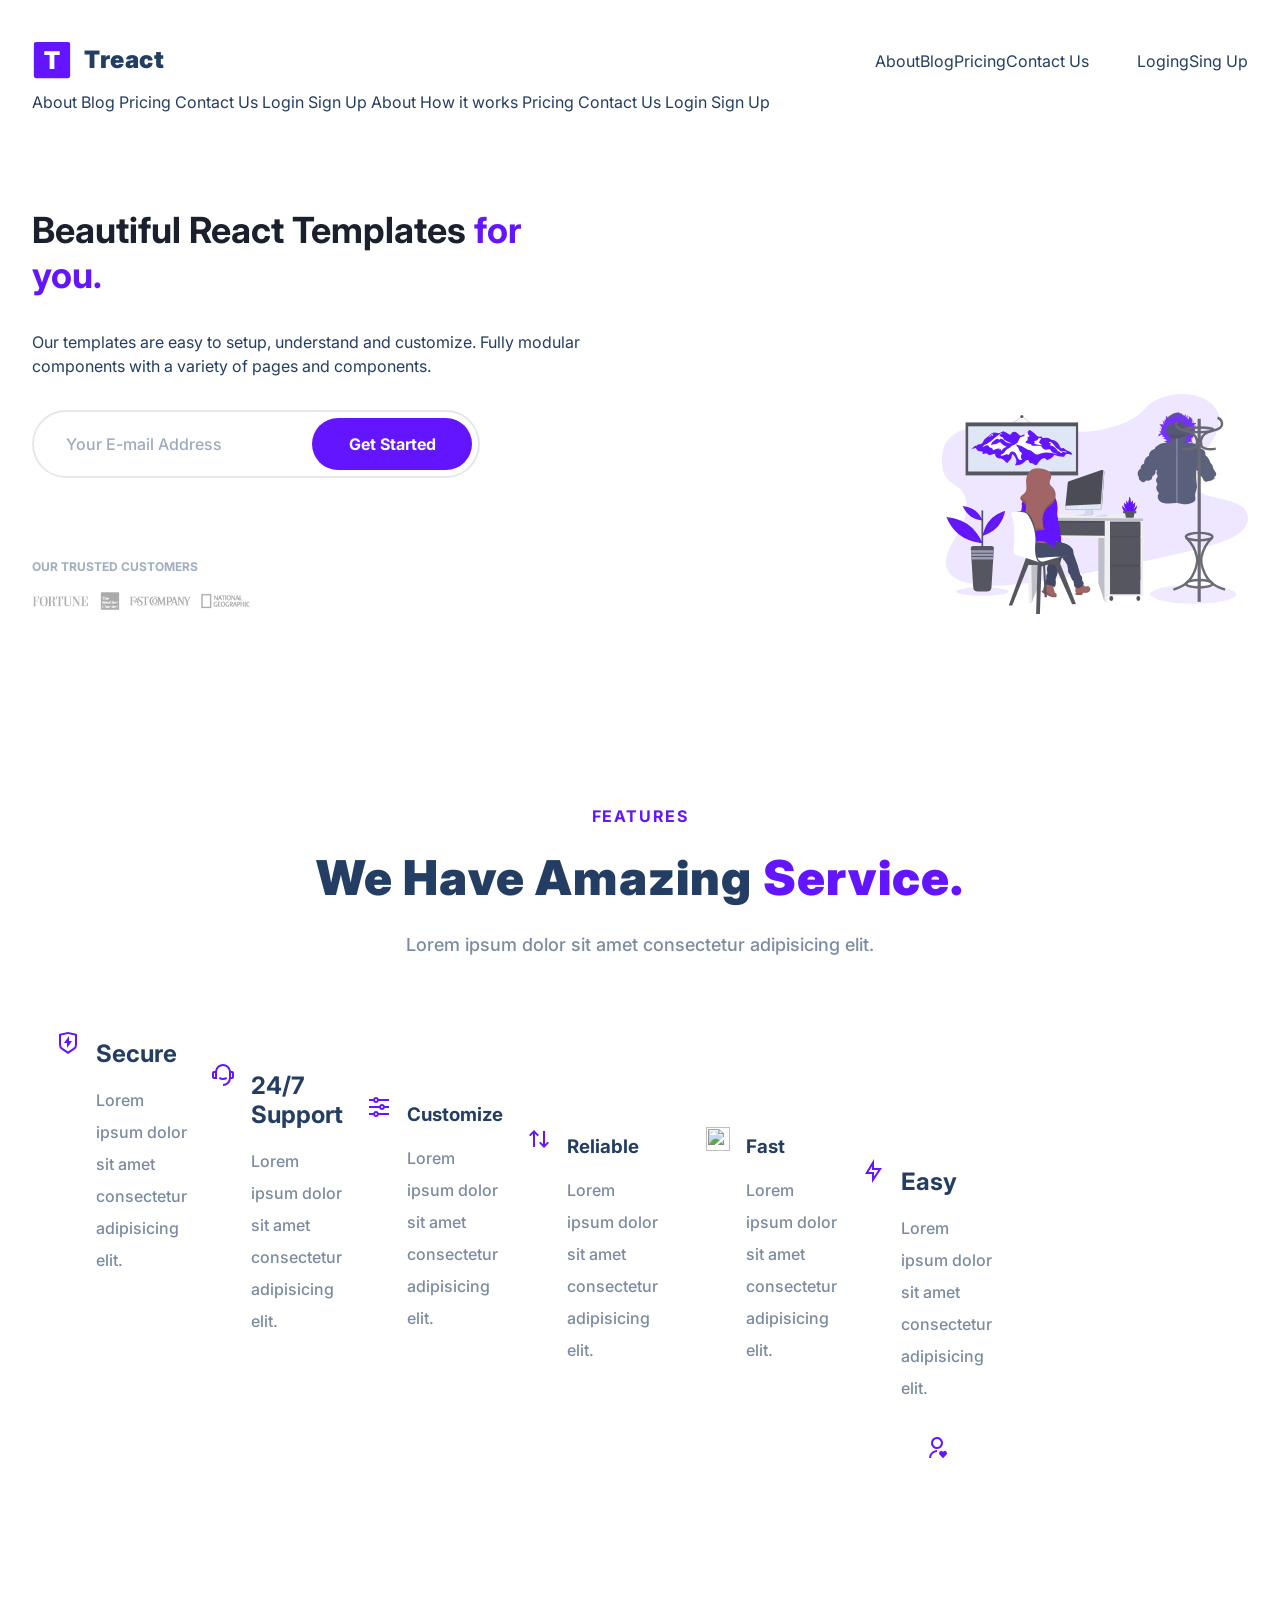
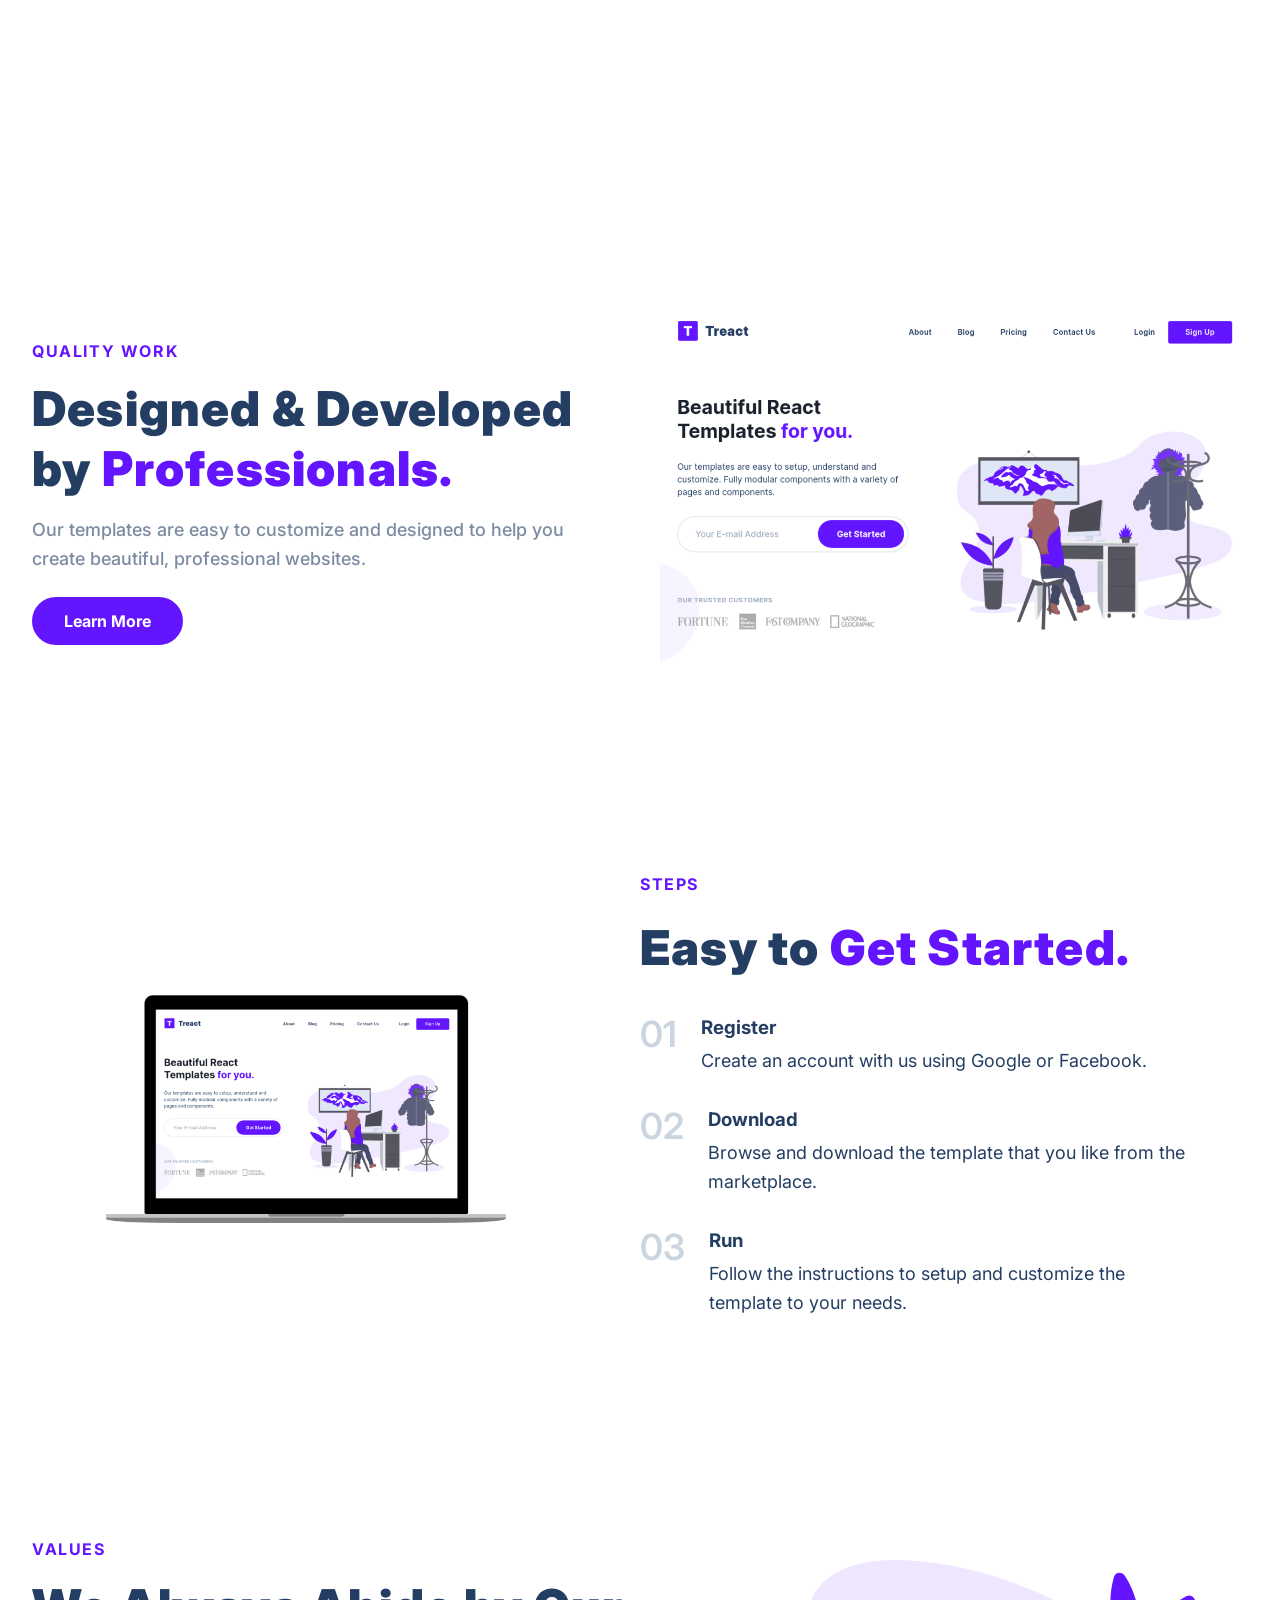
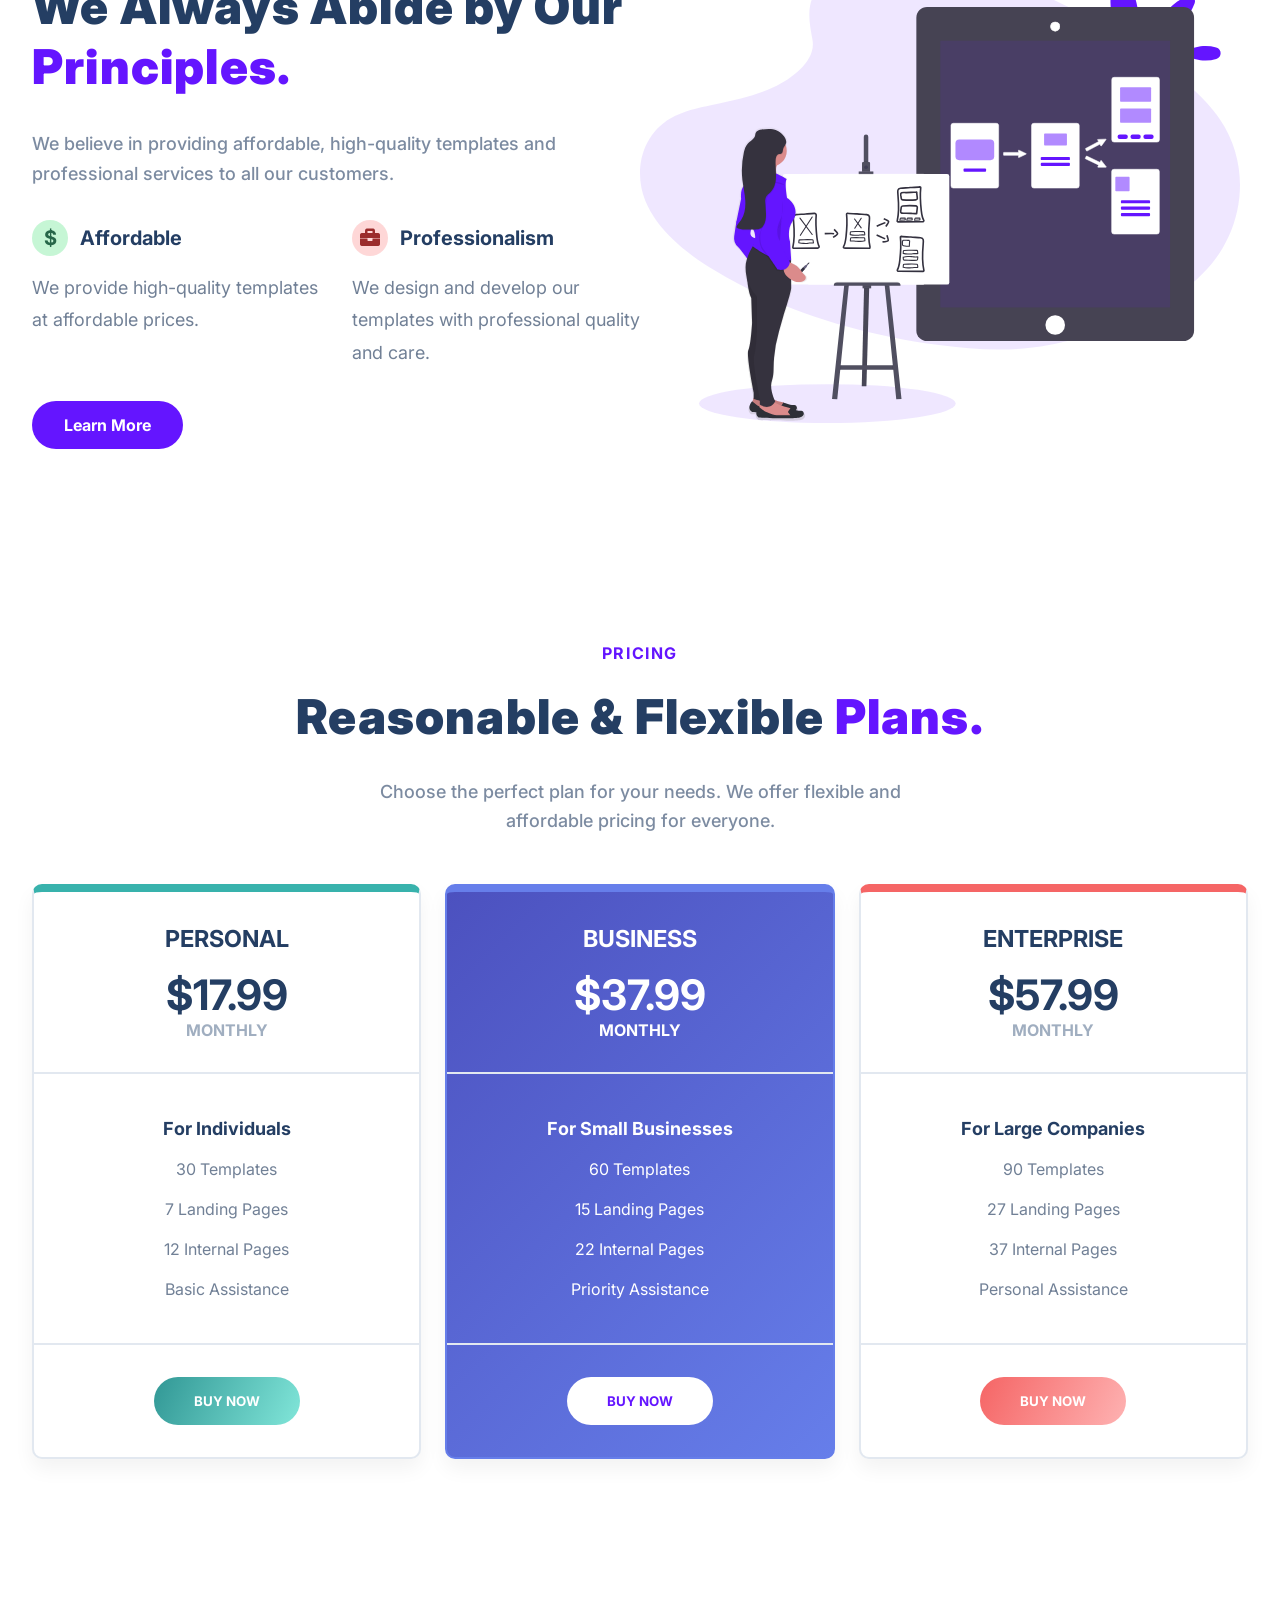
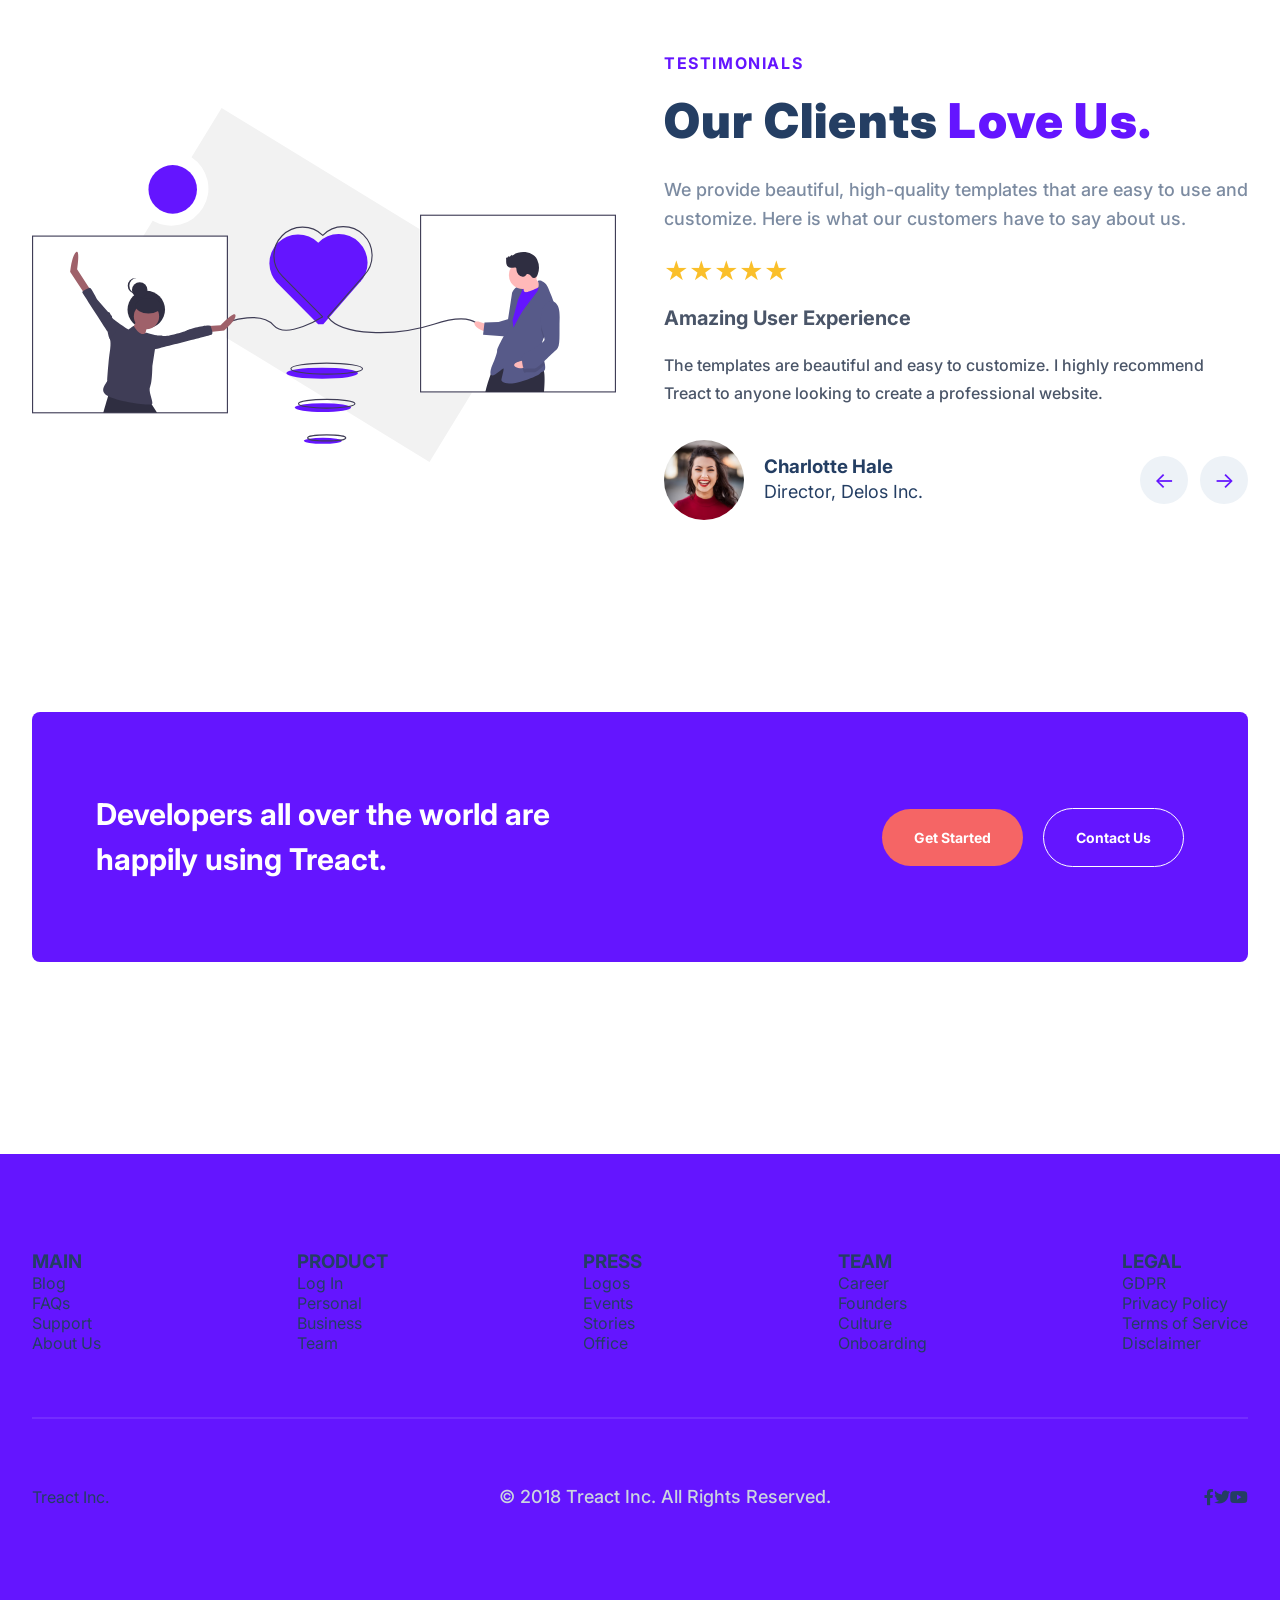
==== commit b2539b73: "update project files" ====
--- a/html/index.html
+++ b/html/index.html
@@ -475,34 +475,162 @@
         <section id="testimonials">
             <div class="container">
                 <div class="row">
-                    <!--  -->Enter Testimonials Section<!--  -->
+       <div class="testimonials__image">
+    <img
+        src="./assets/love-illustration.c759090fa833369ad6ffb6eb19cacb3e.svg"
+        alt="Customer testimonials illustration"
+    />
+</div>
+
+<div class="testimonials__content">
+
+    <p class="section__tag">TESTIMONIALS</p>
+
+    <h2 class="section__title">
+        Our Clients <span class="purple">Love Us.</span>
+    </h2>
+
+    <p class="section__para">
+        We provide beautiful, high-quality templates
+        that are easy to use and customize.
+        Here is what our customers have to say about us.
+    </p>
+
+    <div class="testimonial__stars">
+        ★★★★★
+    </div>
+
+    <h3 class="testimonial__title">
+        Amazing User Experience
+    </h3>
+
+    <p class="testimonial__para">
+        The templates are beautiful and easy to customize.
+        I highly recommend Treact to anyone looking to
+        create a professional website.
+    </p>
+
+    <div class="testimonial__customer">
+        <img
+            src="./assets/photo-1494790108377-be9c29b29330.avif"
+            alt="Customer profile"
+            class="testimonial__photo"
+        />
+
+        <div>
+            <h3>Charlotte Hale</h3>
+            <p>Director, Delos Inc.</p>
+        </div>
+
+        <div class="testimonial__arrows">
+            <button type="button" aria-label="Previous review">←</button>
+            <button type="button" aria-label="Next review">→</button>
+        </div>
+    </div>
+
+</div>
                 </div>
             </div>
         </section>
         <section id="start">
             <div class="container">
                 <div class="row">
-                    <!--  -->Enter "Start"/Call to action section<!--  -->
+                    <div class="start__banner">
+
+    <h2 class="start__title">
+        Developers all over the world are happily using Treact.
+    </h2>
+
+    <div class="start__buttons">
+
+        <a href="#pricing" class="start__btn start__btn--primary">
+            Get Started
+        </a>
+
+        <a href="#testimonials" class="start__btn start__btn--secondary">
+            Contact Us
+        </a>
+
+    </div>
+
+</div>
                 </div>
             </div>
         </section>
     </main>
-    <footer>
-        <svg viewBox="0 0 600 600" class="footer_blob--1"></svg>
-        <svg viewBox="0 0 600 600" class="footer_blob--2"></svg>    
-        <g transform="translate(300, 300)">
-            <path>
-                <path d="M153.6,-239C199.1,-209.8,236,-167.2,258.4,-118C280.9,-68.9,288.9,-13.1,281.2,40.4C273.5,93.9,250.1,145.2,214.7,186.1C179.3,226.9,131.9,257.4,80,272.6C28.2,287.8,-28.2,287.8,-80,272.6C-131.9,257.4,-179.3,226.9,-214.7,186.1C-250.1,145.2,-273.5,93.9,-281.2,40.4C-288.9,-13.1,-280.9,-68.9,-258.4,-118C-236,-167.2,-199.1,-209.8,-153.6,-239C-108.1,-268.3,-54.1,-284.1,0,-284.1C54.1,-284.1,108.1,-268.3,153.6,-239Z" fill="rgba(80,17,204)"></path>
-            </path>
-        </g>
-        </svg>
-        
-        <div class="row footer__row">
-           <div class="footer__columns"></div>
-           <div class="footer__divider"></div>
-           <div class="footer__button"></div>
-        </div>
-    </footer>
+  <footer id="footer">
+    <div class="row footer__row">
+
+        <div class="footer__columns">
+
+            <div class="footer__column">
+                <h3>MAIN</h3>
+                <a href="#">Blog</a>
+                <a href="#">FAQs</a>
+                <a href="#">Support</a>
+                <a href="#">About Us</a>
+            </div>
+
+            <div class="footer__column">
+                <h3>PRODUCT</h3>
+                <a href="#">Log In</a>
+                <a href="#">Personal</a>
+                <a href="#">Business</a>
+                <a href="#">Team</a>
+            </div>
+
+            <div class="footer__column">
+                <h3>PRESS</h3>
+                <a href="#">Logos</a>
+                <a href="#">Events</a>
+                <a href="#">Stories</a>
+                <a href="#">Office</a>
+            </div>
+
+            <div class="footer__column">
+                <h3>TEAM</h3>
+                <a href="#">Career</a>
+                <a href="#">Founders</a>
+                <a href="#">Culture</a>
+                <a href="#">Onboarding</a>
+            </div>
+
+            <div class="footer__column">
+                <h3>LEGAL</h3>
+                <a href="#">GDPR</a>
+                <a href="#">Privacy Policy</a>
+                <a href="#">Terms of Service</a>
+                <a href="#">Disclaimer</a>
+            </div>
+
+        </div>
+
+        <div class="footer__divider"></div>
+
+        <div class="footer__bottom">
+            <div class="footer__logo">
+                <span>Treact Inc.</span>
+            </div>
+
+            <p class="footer__copyright">
+                &copy; 2018 Treact Inc. All Rights Reserved.
+            </p>
+
+            <div class="footer__socials">
+                <a href="#" aria-label="Facebook">
+                    <i class="fab fa-facebook-f"></i>
+                </a>
+                <a href="#" aria-label="Twitter">
+                    <i class="fab fa-twitter"></i>
+                </a>
+                <a href="#" aria-label="YouTube">
+                    <i class="fab fa-youtube"></i>
+                </a>
+            </div>
+        </div>
+
+    </div>
+</footer>
     <span id="PING__CONTENT_MB_MAIN" style="display:none;"></span>
 </body>
 
--- a/html/style.css
+++ b/html/style.css
@@ -1917,3 +1917,169 @@
         max-width: 400px;
     }
 }
+/* Fix Business pricing card text color */
+
+#pricing .pricing-card--business li,
+#pricing .pricing-card--business small {
+    color: white;
+}
+/* TESTIMONIALS SECTION */
+
+.testimonials__content {
+    width: 100%;
+}
+
+.testimonial__stars {
+    color: #fabf2a;
+    font-size: 24px;
+    margin-top: 24px;
+}
+
+.testimonial__title {
+    font-size: 20px;
+    font-weight: 700;
+    margin-top: 16px;
+}
+
+.testimonial__para {
+    font-size: 16px;
+    line-height: 1.8;
+    margin-top: 16px;
+    color: #4a5568;
+}
+
+.testimonial__customer {
+    display: flex;
+    align-items: center;
+    gap: 20px;
+    margin-top: 32px;
+}
+
+.testimonial__photo {
+    width: 80px;
+    height: 80px;
+    border-radius: 50%;
+    object-fit: cover;
+}
+
+.testimonial__arrows {
+    display: flex;
+    gap: 12px;
+    margin-left: auto;
+}
+
+.testimonial__arrows button {
+    width: 48px;
+    height: 48px;
+    border: none;
+    border-radius: 50%;
+    background-color: #edf2f7;
+    color: #6415ff;
+    font-size: 22px;
+    cursor: pointer;
+}
+
+.testimonial__arrows button:hover {
+    background-color: #e2e8f0;
+}
+/* TESTIMONIALS IMAGE AND LAYOUT */
+
+#testimonials .row {
+    display: flex;
+    align-items: center;
+    justify-content: space-between;
+    gap: 48px;
+}
+
+.testimonials__image {
+    width: 50%;
+}
+
+.testimonials__image img {
+    width: 100%;
+    height: auto;
+    display: block;
+}
+
+.testimonials__content {
+    width: 50%;
+}
+
+@media (max-width: 768px) {
+    #testimonials .row {
+        flex-direction: column;
+    }
+
+    .testimonials__image,
+    .testimonials__content {
+        width: 100%;
+    }
+}
+/* START SECTION */
+
+#start .start__banner {
+    width: 100%;
+    background-color: #6415ff;
+    border-radius: 8px;
+    padding: 80px 64px;
+    display: flex;
+    align-items: center;
+    justify-content: space-between;
+    gap: 40px;
+}
+
+#start .start__title {
+    color: white;
+    font-size: 30px;
+    font-weight: 700;
+    max-width: 500px;
+    line-height: 1.5;
+}
+
+#start .start__buttons {
+    display: flex;
+    align-items: center;
+    gap: 20px;
+}
+
+#start .start__btn {
+    display: inline-block;
+    padding: 20px 32px;
+    border-radius: 9999px;
+    font-size: 14px;
+    font-weight: 700;
+    text-decoration: none;
+    white-space: nowrap;
+    color: white;
+}
+
+#start .start__btn--primary {
+    background-color: #f56565;
+}
+
+#start .start__btn--secondary {
+    border: 1px solid white;
+    background-color: transparent;
+}
+
+#start .start__btn--primary:hover {
+    background-color: #e53e3e;
+}
+
+#start .start__btn--secondary:hover {
+    background-color: white;
+    color: #6415ff;
+}
+
+@media (max-width: 768px) {
+    #start .start__banner {
+        flex-direction: column;
+        text-align: center;
+        padding: 48px 24px;
+    }
+
+    #start .start__buttons {
+        flex-wrap: wrap;
+        justify-content: center;
+    }
+}
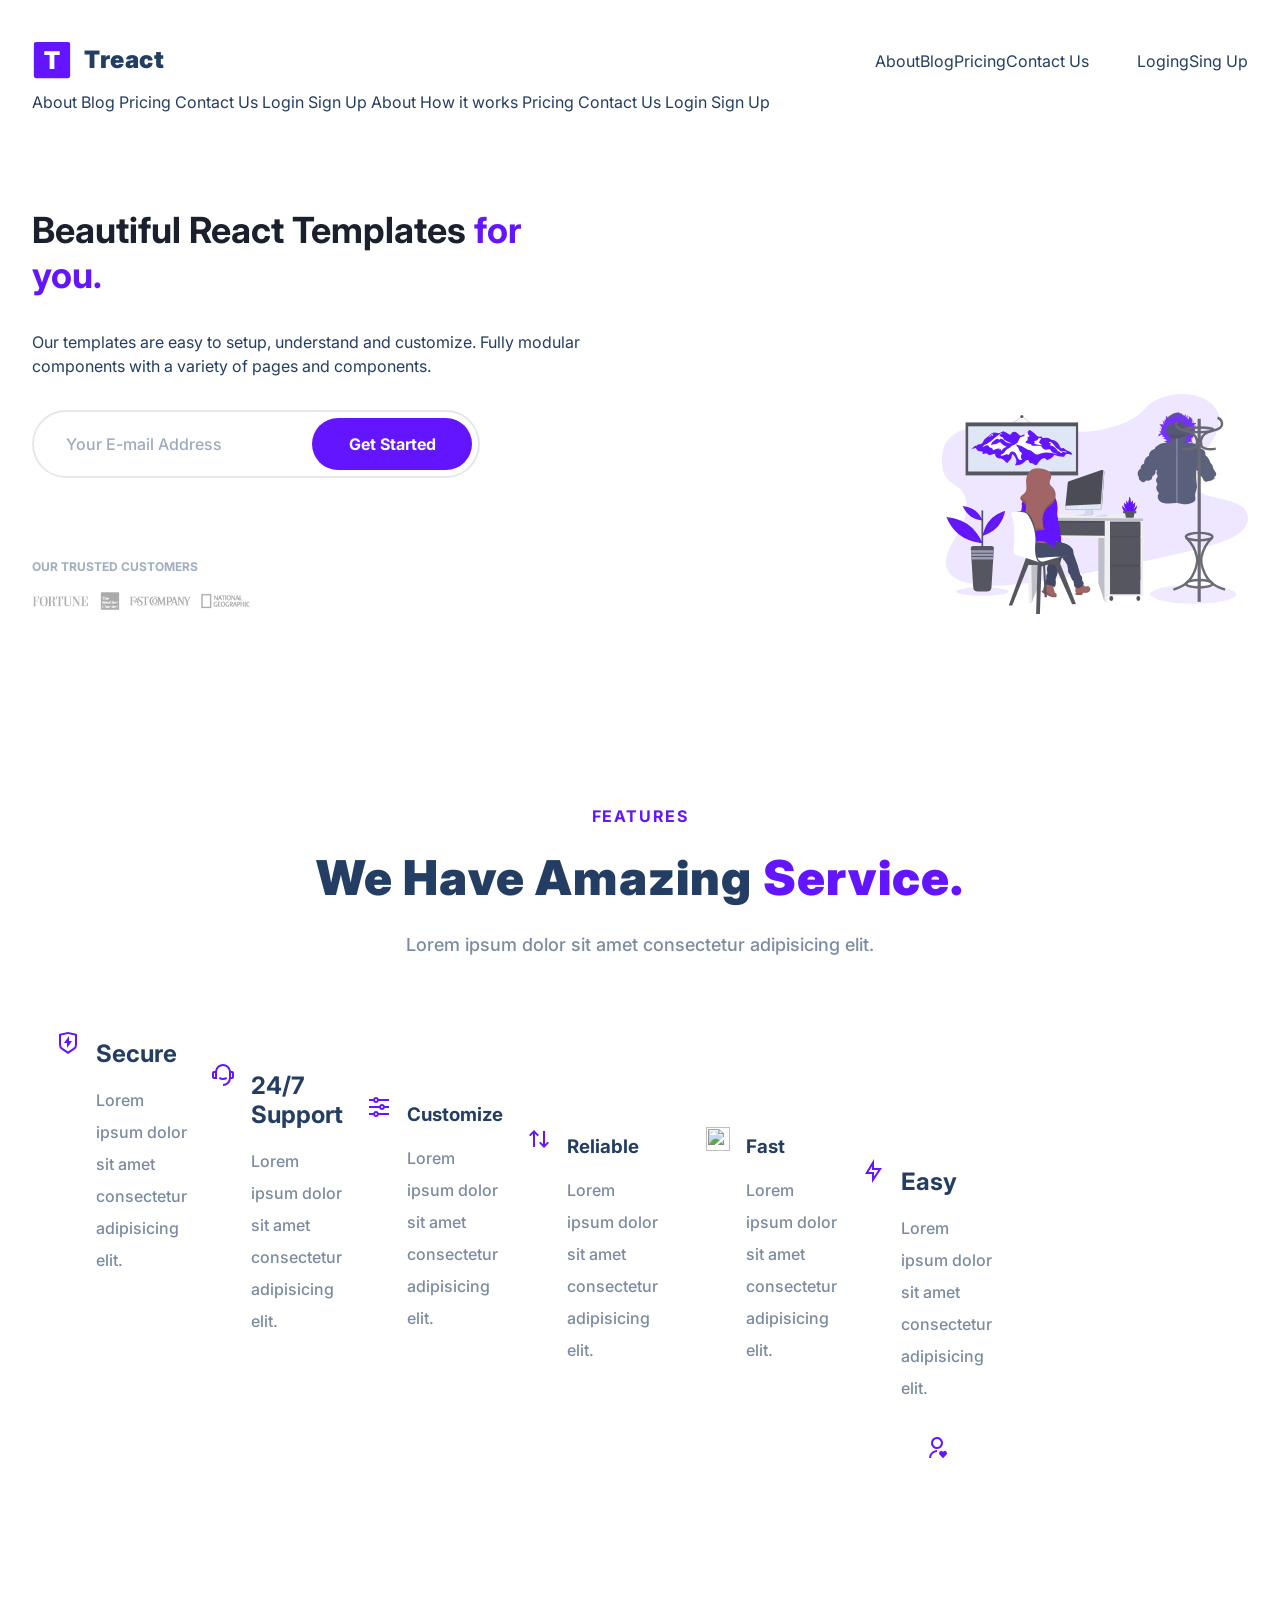
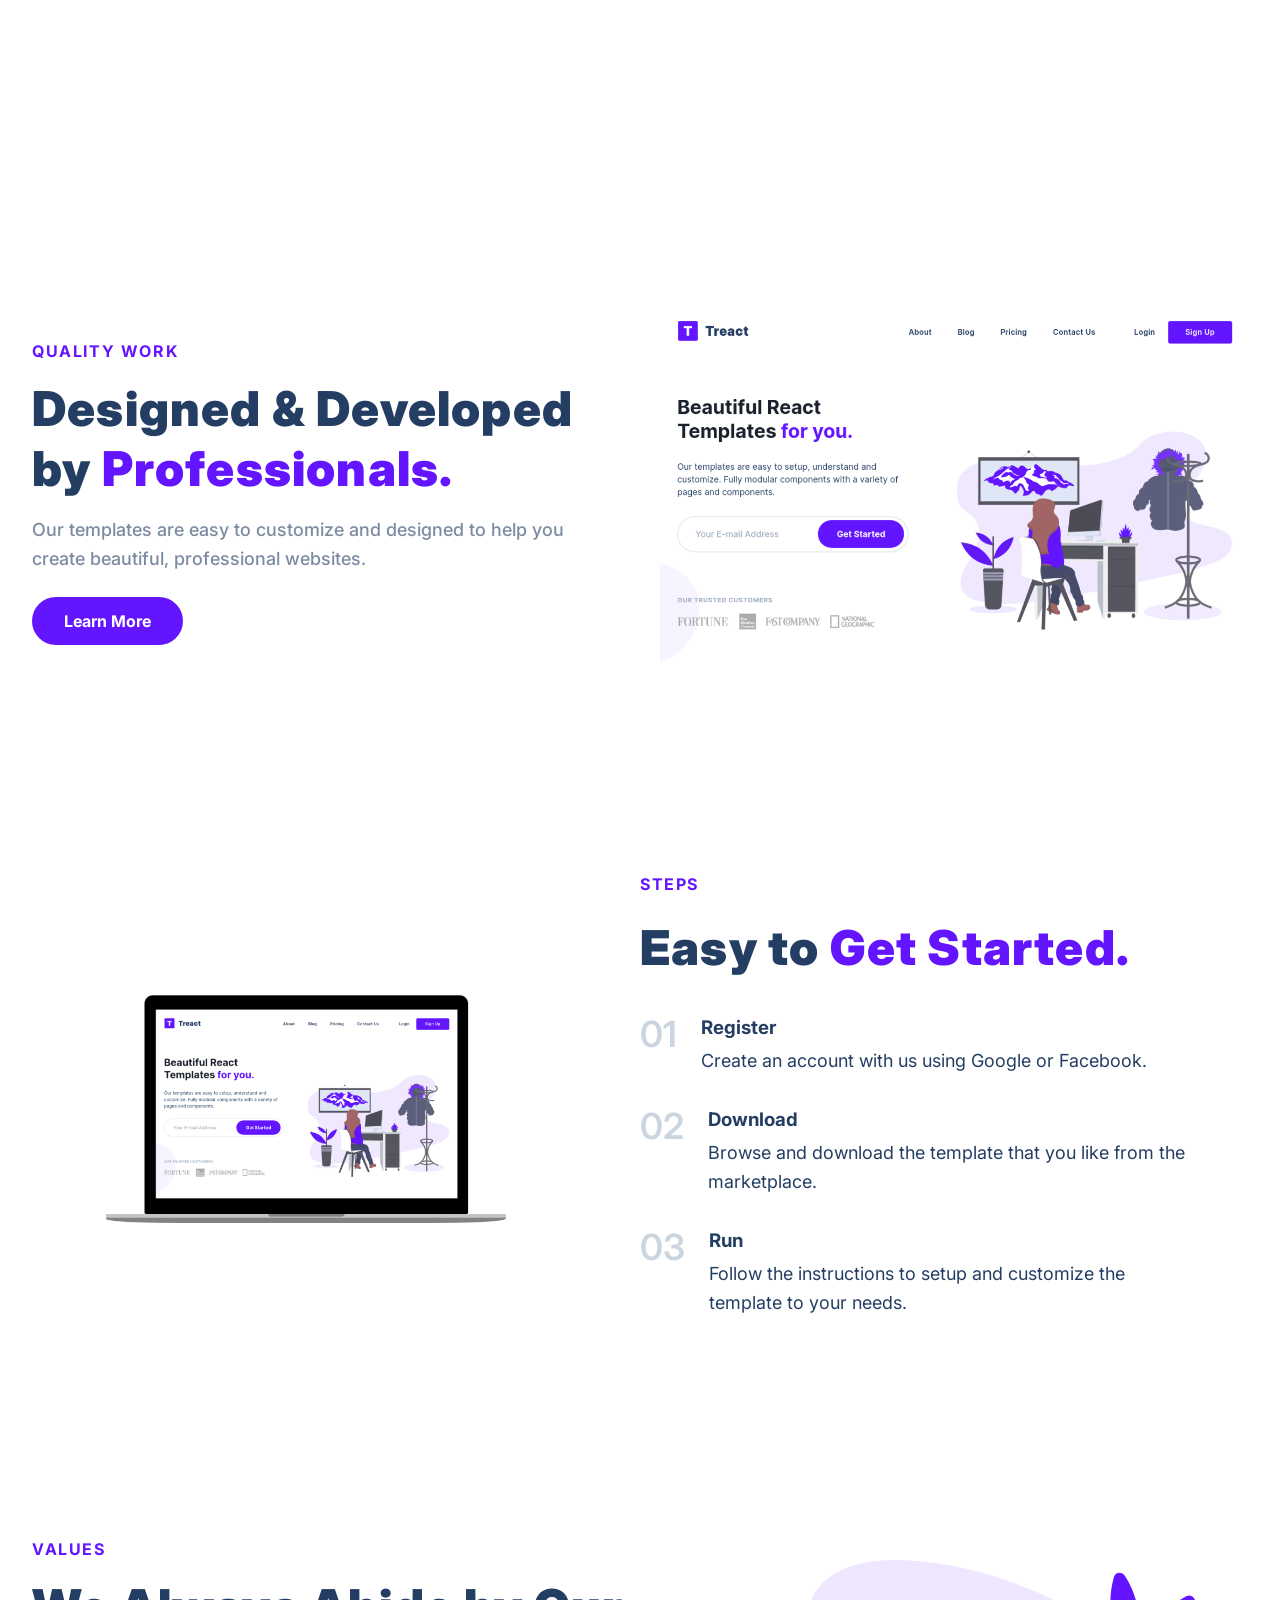
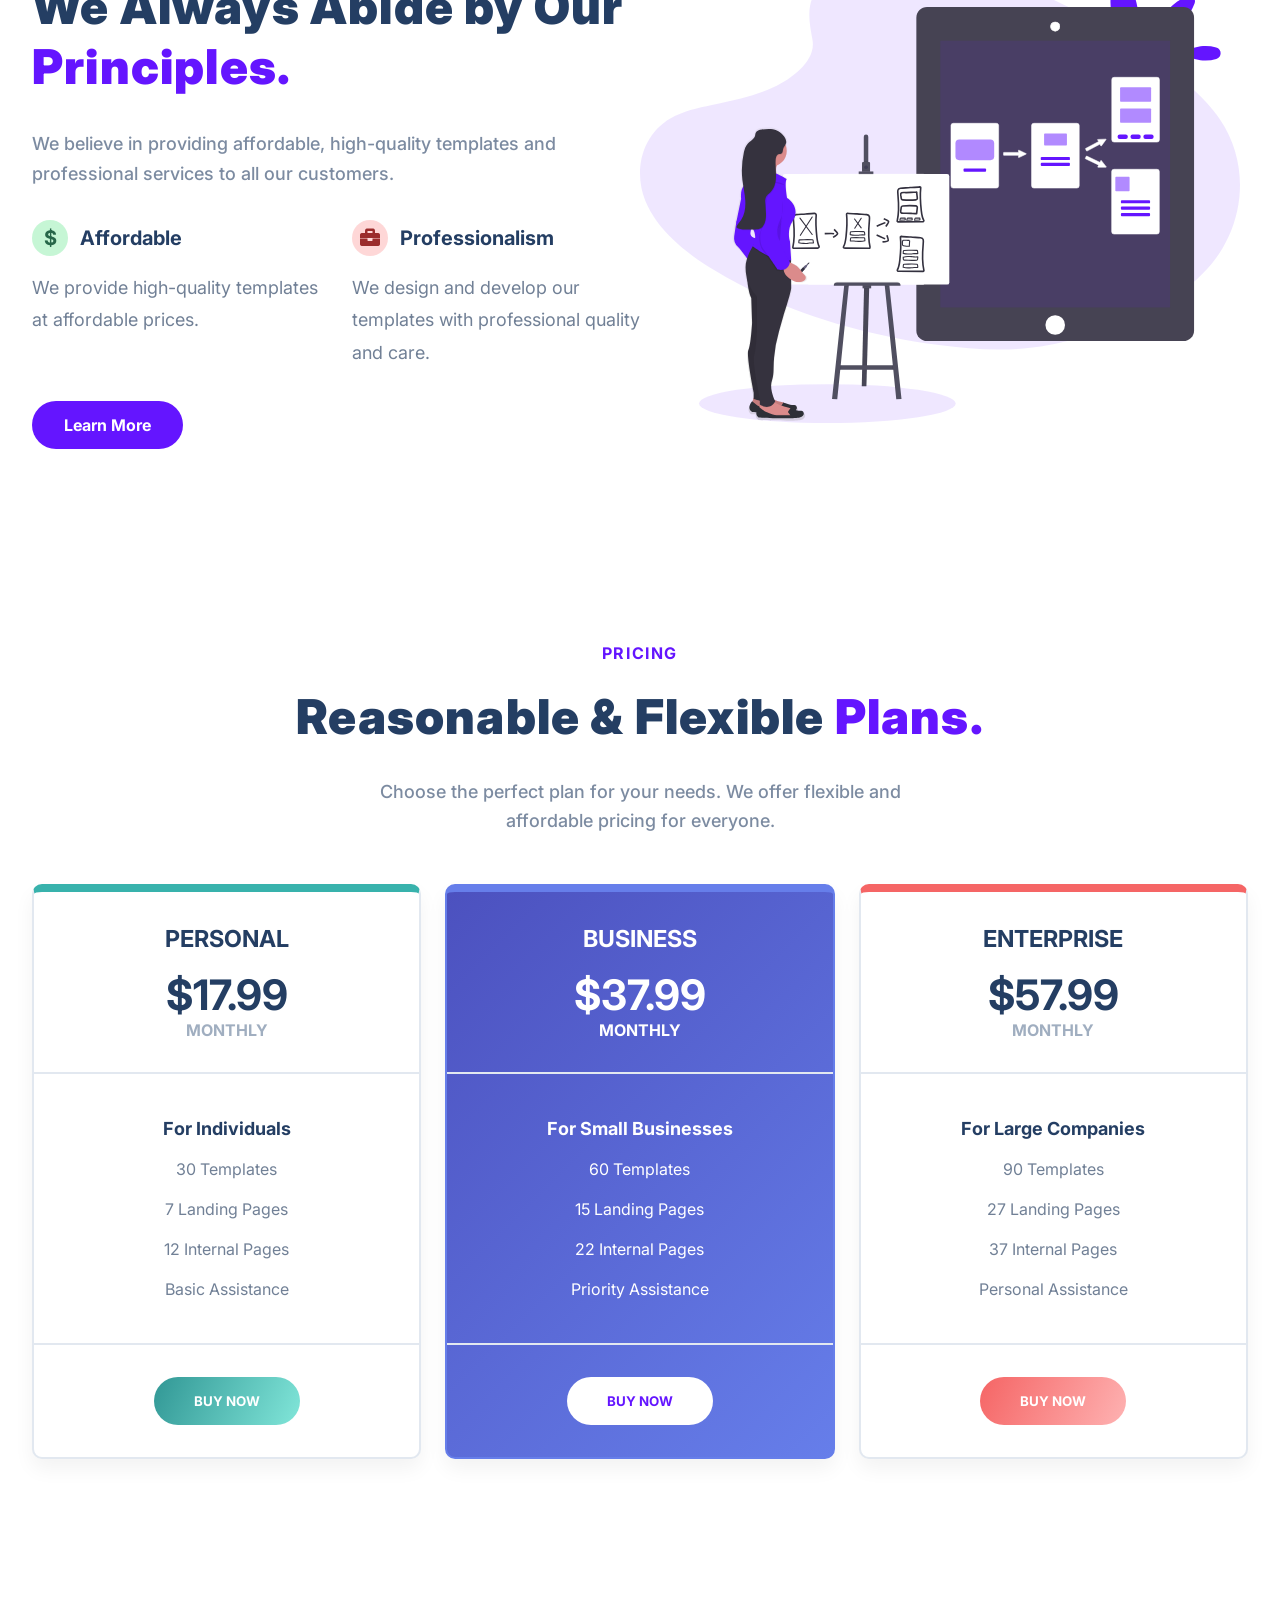
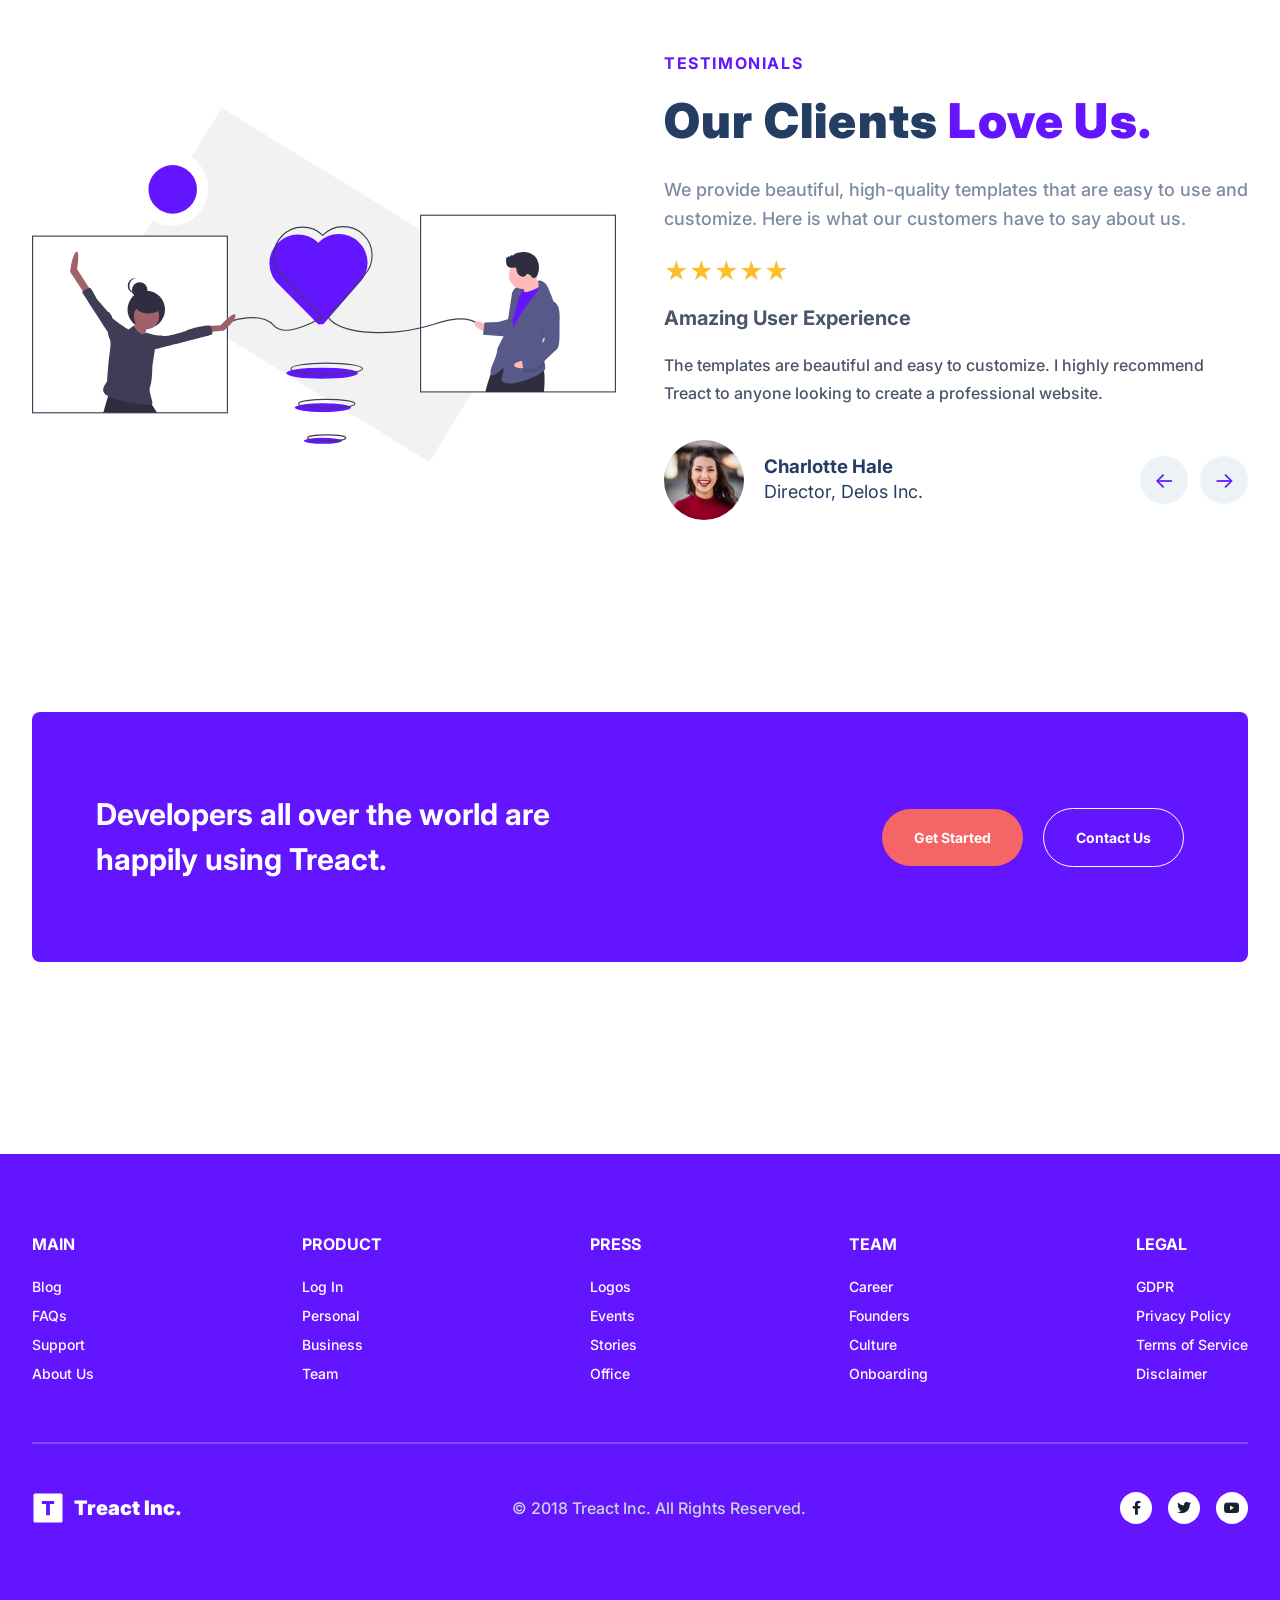
==== commit 9530fc7c: "update project files" ====
--- a/html/index.html
+++ b/html/index.html
@@ -608,9 +608,13 @@
         <div class="footer__divider"></div>
 
         <div class="footer__bottom">
-            <div class="footer__logo">
-                <span>Treact Inc.</span>
-            </div>
+           <div class="footer__logo">
+    <img
+        src="./assets/logo-light.d9a5d1b5be5ea077b26864fdfc2e96a4.svg"
+        alt="Treact Logo"
+    />
+    <span>Treact Inc.</span>
+</div>
 
             <p class="footer__copyright">
                 &copy; 2018 Treact Inc. All Rights Reserved.
--- a/html/style.css
+++ b/html/style.css
@@ -2082,4 +2082,122 @@
         flex-wrap: wrap;
         justify-content: center;
     }
+}
+/* FOOTER SECTION */
+
+#footer {
+    background-color: #6415ff;
+    padding: 80px 32px;
+    color: white;
+}
+
+#footer .footer__row {
+    width: 100%;
+    max-width: 1280px;
+    margin: 0 auto;
+}
+
+#footer .footer__columns {
+    display: flex;
+    justify-content: space-between;
+    flex-wrap: wrap;
+    gap: 40px;
+}
+
+#footer .footer__column {
+    display: flex;
+    flex-direction: column;
+    align-items: flex-start;
+}
+
+#footer .footer__column h3 {
+    color: white;
+    font-size: 16px;
+    font-weight: 700;
+    margin-bottom: 24px;
+}
+
+#footer .footer__column a {
+    color: white;
+    font-size: 14px;
+    font-weight: 500;
+    text-decoration: none;
+    margin-bottom: 12px;
+}
+
+#footer .footer__column a:hover {
+    text-decoration: underline;
+}
+
+#footer .footer__divider {
+    width: 100%;
+    border-bottom: 2px solid #874cff;
+    margin: 48px 0;
+}
+
+#footer .footer__bottom {
+    display: flex;
+    justify-content: space-between;
+    align-items: center;
+    gap: 24px;
+}
+
+#footer .footer__logo span {
+    color: white;
+    font-size: 20px;
+    font-weight: 900;
+}
+
+#footer .footer__copyright {
+    color: #cbd5e0;
+    font-size: 16px;
+}
+
+#footer .footer__socials {
+    display: flex;
+    gap: 16px;
+}
+
+#footer .footer__socials a {
+    width: 32px;
+    height: 32px;
+    background-color: white;
+    border-radius: 50%;
+    display: flex;
+    align-items: center;
+    justify-content: center;
+    text-decoration: none;
+}
+
+#footer .footer__socials i {
+    color: #1a202c;
+    font-size: 14px;
+}
+
+#footer .footer__socials a:hover {
+    background-color: #cbd5e0;
+}
+
+@media (max-width: 768px) {
+    #footer .footer__columns {
+        justify-content: center;
+    }
+
+    #footer .footer__bottom {
+        flex-direction: column;
+        text-align: center;
+    }
+}
+/* FOOTER LOGO */
+
+#footer .footer__logo {
+    display: flex;
+    align-items: center;
+    gap: 10px;
+}
+
+#footer .footer__logo img {
+    width: 32px;
+    height: 32px;
+    object-fit: contain;
 }
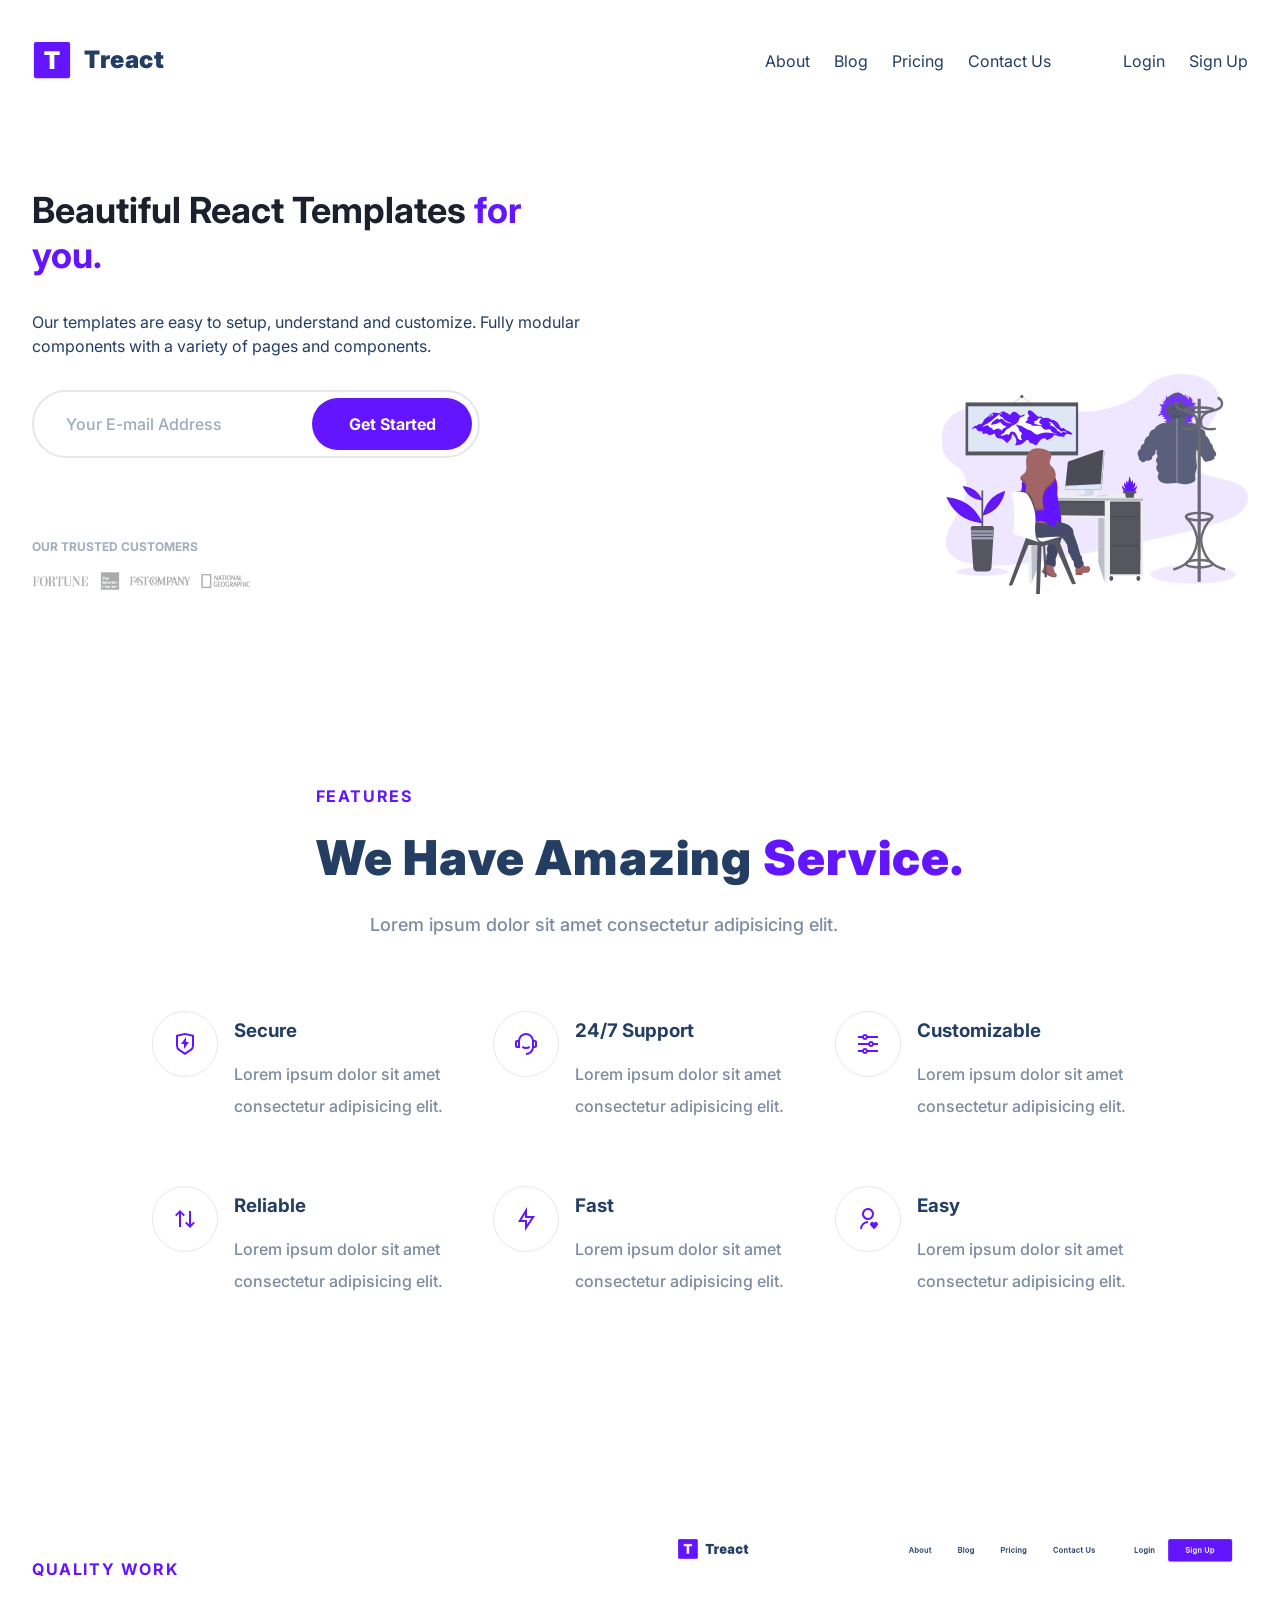
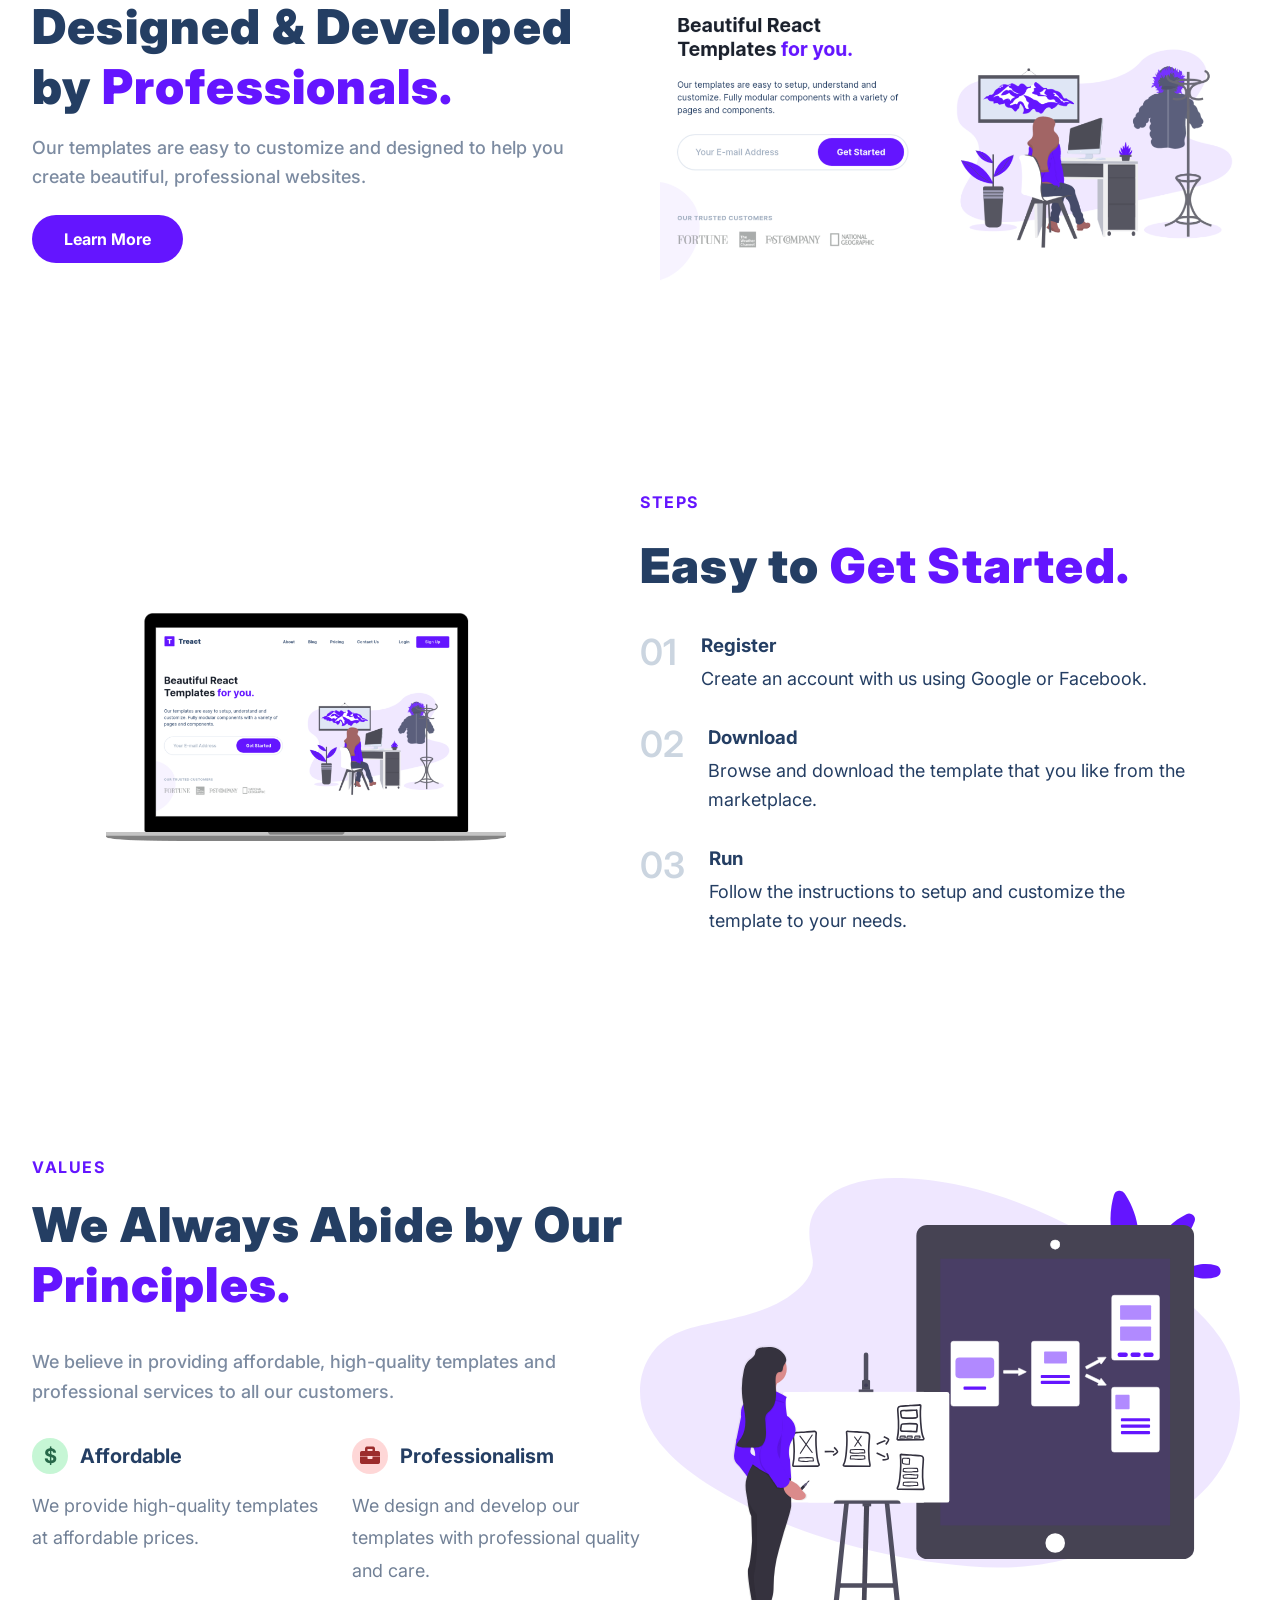
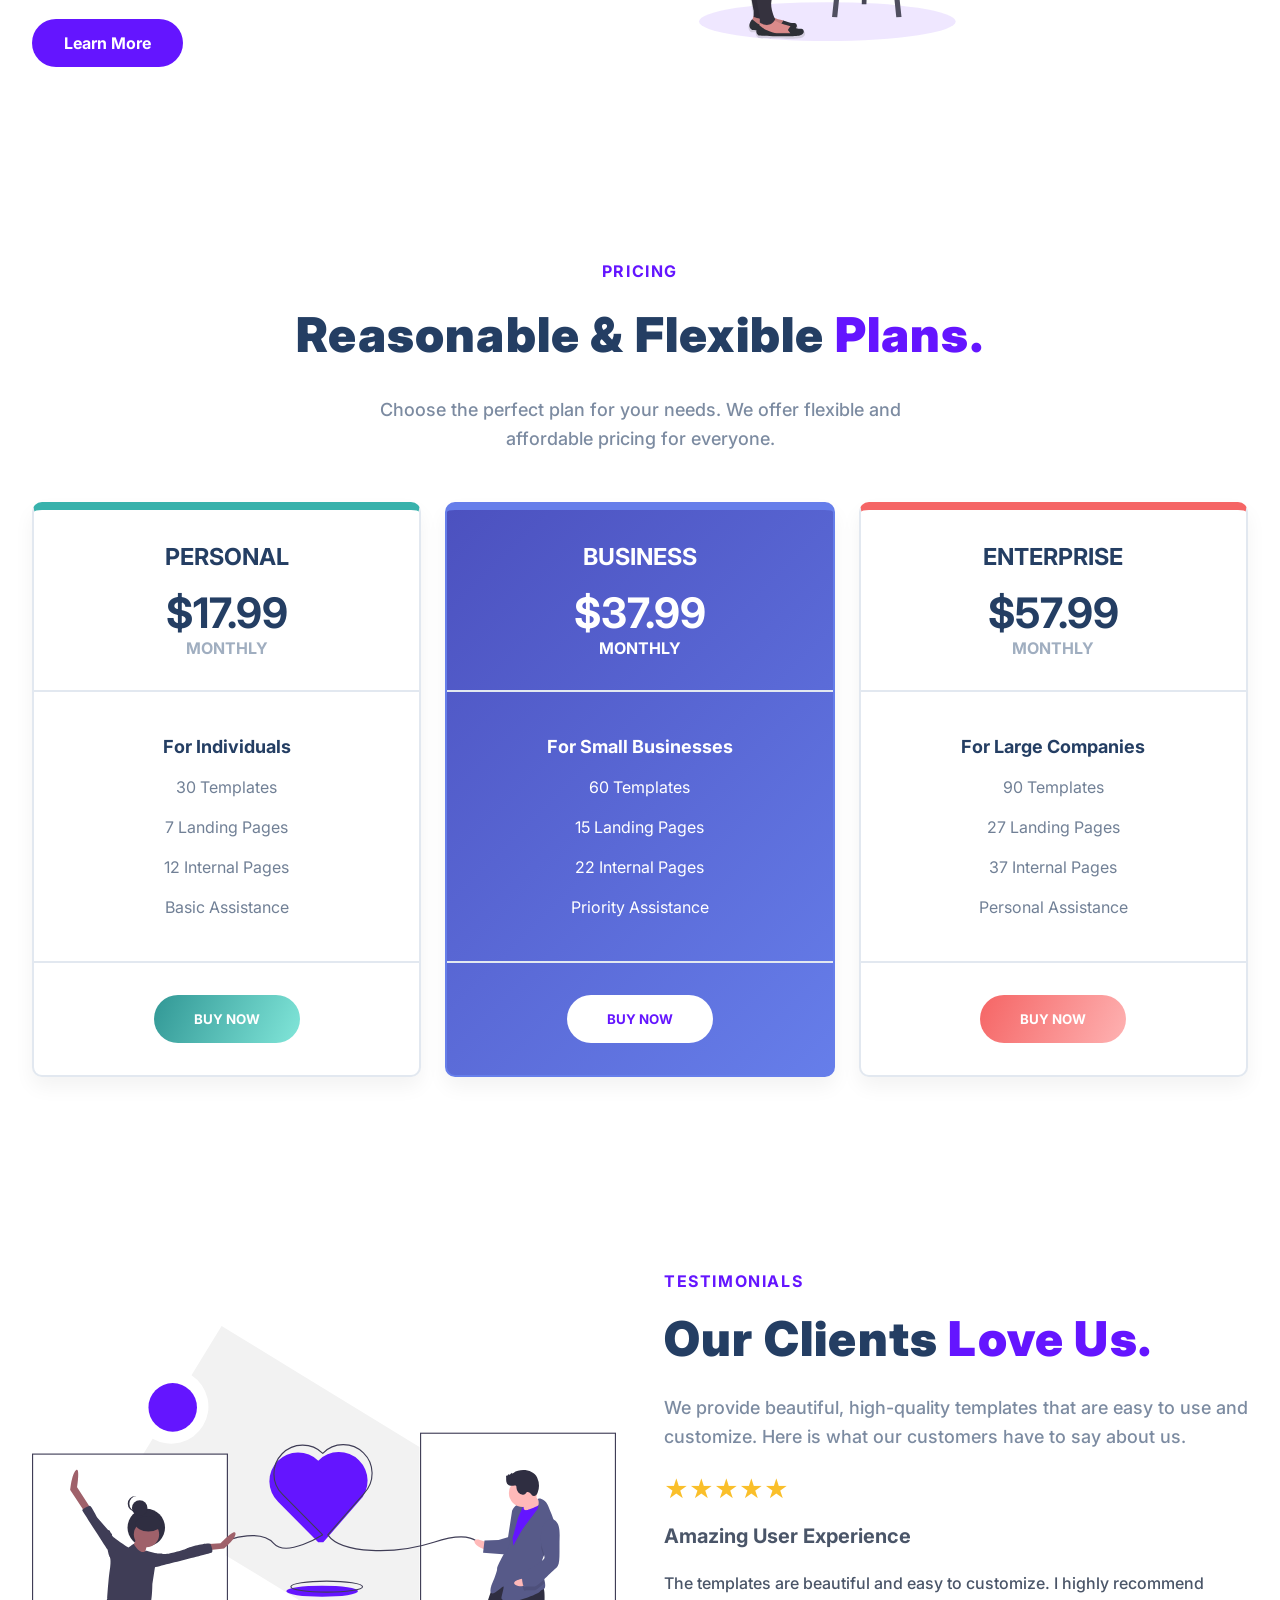
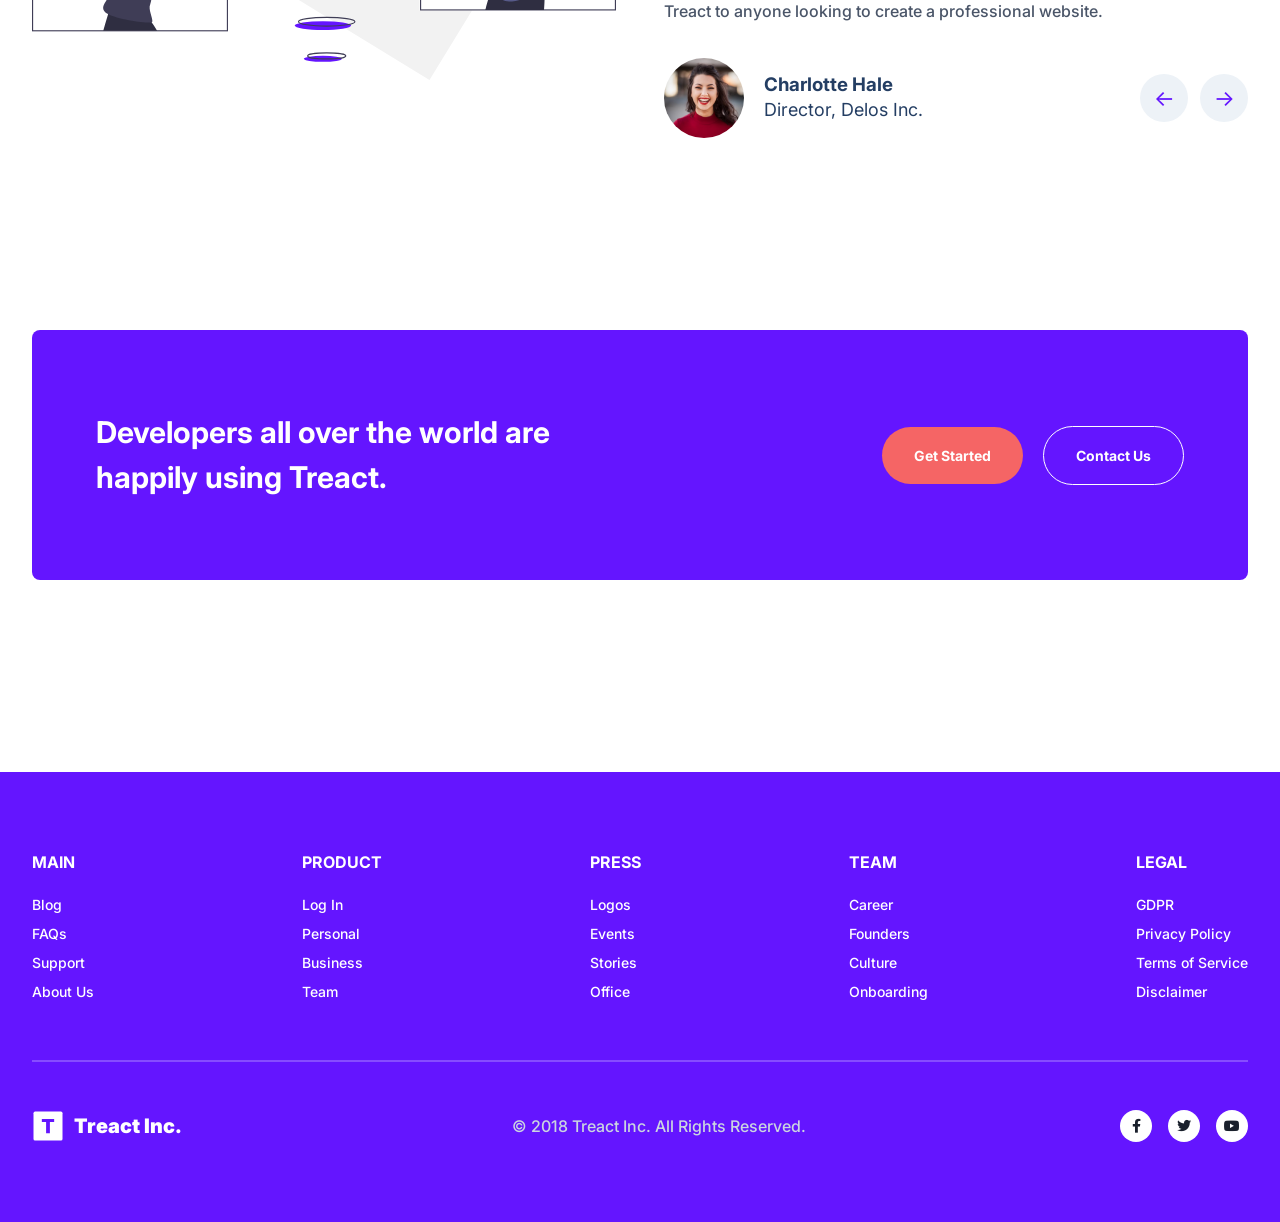
==== commit 1e649400: "update project files" ====
--- a/html/index.html
+++ b/html/index.html
@@ -27,21 +27,19 @@
                 <a href="#blog" class="menu-link">Blog</a>    
                 <a href="#pricing" class="menu-link">Pricing</a>    
                 <a href="#contact" class="menu-link">Contact Us </a>    
-                <a href="#login" class="menu-link login">Loging</a>    
-                <a href="#signup" class="menu-link menu-link--primary">Sing Up</a>    
-                </div>
-                <button class="btn__menu" onclick="openMenu()">
-                    <svg xmlns="http://www.w3.org/2000/svg" width="24" height="24" viewBox="0 0 24 24" fill="none"
-                        stroke="currentColor" stroke-width="2" stroke-linecap="round" stroke-linejoin="round"
-                        class="btn__menu--svg">
-                        <line x1="3" y1="12" x2="21" y2="12"></line>
-                        <line x1="3" y1="6" x2="21" y2="6"></line>
-                        <line x1="3" y1="18" x2="21" y2="18"></line>
-                    </svg>
-                </button>
+                <a href="#login" class="menu-link login">Login</a>    
+                <a href="#signup" class="menu-link menu-link--primary">Sign Up</a>    
+                </div>
+    <button class="btn__menu"
+    aria-controls="mobile-menu"
+    aria-expanded="false"
+    aria-label="Open menu"
+    onclick="openMenu()">
+    <i class="fas fa-bars"></i>
+</button>
             </div>
         </nav>
-        <div class="modal">
+        <div class="modal" id ="mobile-menu">
             <button class="btn__menu btn__menu--close" onclick="closeMenu()">
                 <svg xmlns="http://www.w3.org/2000/svg" width="24" height="24" viewBox="0 0 24 24" fill="none"
                     stroke="currentColor" stroke-width="2" stroke-linecap="round" stroke-linejoin="round"
@@ -51,18 +49,17 @@
                 </svg>
             </button>
             <div class="modal__links">
-                <a class="modal__link">About</a>
-                <a class="modal__link">Blog</a>
-                <a class="modal__link">Pricing</a>
-                <a class="modal__link">Contact Us</a>
-                <a class="modal__link">Login</a>
-                <a class="modal__link modal__link--primary">Sign Up</a>
-                <a class="modal__link" href="features" onclick="closeMenu()">About</a>
-                <a class="modal__link modal__link--primary" href="steps" onclick="closeMenu()">How it works</a>
-                <a class="modal__link" href="pricing" onclick="closeMenu()">Pricing</a>
-                <a class="modal__link" href="contact" onclick="closeMenu()">Contact Us</a>
-                <a class="modal__link" href="login" onclick="closeMenu()">Login</a>
-                <a class="modal__link modal__link--primary" href="signup" onclick="closeMenu()">Sign Up</a> 
+                 <a class="modal__link" href="#features" onclick="closeMenu()">About</a>
+
+<a class="modal__link" href="#steps" onclick="closeMenu()">How it works</a>
+
+<a class="modal__link" href="#pricing" onclick="closeMenu()">Pricing</a>
+
+<a class="modal__link" href="#contact" onclick="closeMenu()">Contact Us</a>
+
+<a class="modal__link" href="#login" onclick="closeMenu()">Login</a>
+
+<a class="modal__link modal__link--primary" href="#signup" onclick="closeMenu()">Sign Up</a>
             </div>
         </div>
         <header>
@@ -92,122 +89,149 @@
         </header>
     </section>
     <main>
-        <section id="features">
-            <div class="container">
-                <div class="row__narrow">
-                    <h4 class="section__tag">Features</h4>
-                    <h2 class="section__title">
-                        We Have Amazing <span class="purple">Service.</span>
-                    </h2>
-                    <div class="section__para">
-                        Lorem ipsum dolor sit amet consectetur adipisicing elit.
-                    </div>
-                </div>
+      <section id="features">
+    <div class="container">
+        <div class="row row__narrow">
+
+            <div class="features__heading">
+                <h4 class="section__tag">FEATURES</h4>
+
+                <h2 class="section__title">
+                    We Have Amazing
+                    <span class="purple">Service.</span>
+                </h2>
+
+                <p class="section__para">
+                    Lorem ipsum dolor sit amet consectetur adipisicing elit.
+                </p>
+            </div>
+
             <div class="features">
-                    <div class="feature">
-                        <div class="feature__row">
-                            <figure class="feature__img--wraper">
-                                <img src="./assets/shield-icon.daefe14b320b14fbd9cbd18908ac93ec.svg"
-                                class="feature__img" 
-                                alt="Purple shield with a lightning bolt, symbolizing secure payments."
-                                />
-                            </figure>
-                             <div class="feature__text">
-                                 <h2 class="feature__title">Secure</h2>
-                                 <p class="feature__para">
-                                     Lorem ipsum dolor sit amet consectetur adipisicing elit.
-                                 </p>
-                             </div>
-                             <div class="feature__row">
-                            <figure class="feature__img--wraper">
-                                <img src="./assets/support-icon.f9253ffa8cb6ffde5bbaa05eb5136375.svg"
+
+                <!-- Secure -->
+                <div class="feature">
+                    <div class="feature__row">
+                        <figure class="feature__img--wrapper">
+                            <img
                                 class="feature__img"
-                                alt="Purple support icon, symbolizing 24/7 customer support."
-                                />
-                            </figure>   
-                             <div class="feature__text">
-                                 <h2 class="feature__title">24/7 Support</h2>
-                                 <p class="feature__para">
-                                     Lorem ipsum dolor sit amet consectetur adipisicing elit.
-                                 </p>
-                             </div>
-                            <div class="feature__row">
-                            <figure class="feature__img--wraper">
-                                <img src="./assets/customize-icon.367468c90fd796009b97fbfba67b2c6a.svg"
-                                class="feature__img" 
-                                alt="Purple customize icon, symbolizing customizable services."
-                                />
-                            </figure>
-                             <div class="feature__text">
-                                 <h3 class="feature__title">Customize</h3>
-                                 <p class="feature__para">
-                                     Lorem ipsum dolor sit amet consectetur adipisicing elit.
-                                 </p>
-                             </div> 
-                             <div class="feature__row">
-                            <figure class="feature__img--wraper">
-                                <img src="./assets/reliable-icon.1367510a8f0a1bec76dc425d25f92f43.svg"
-                                class="feature__img" 
-                                alt="Purple reliable icon, symbolizing reliability."
-                                />
-                            </figure>
-                             <div class="feature__text">
-                                 <h3 class="feature__title">Reliable</h3>
-                                 <p class="feature__para">
-                                     Lorem ipsum dolor sit amet consectetur adipisicing elit.
-                                 </p>
-                             </div>
-                        </div>
-                        <div class="feature__row">
-                            <figure class="feature__img--wraper">
-                                <img src="./assets/fast-icon.dbb97107f60f25f0182c41b249d53865.svg"
-                                class="feature__img"                                 />
-                            </figure>
-                             <div class="feature__text">
-                                 <h3 class="feature__title">Fast</h3>
-                                 <p class="feature__para">
-                                     Lorem ipsum dolor sit amet consectetur adipisicing elit.
-                                 </p>
-                             </div>
-                             <div class="feature__row">
-                            <figure class="feature__img--wraper">
-                                <img src="./assets/fast-icon.dbb971a73d4805d2fc3bcdacdb55beba.svg"
-                                class="feature__img"
-                                />
-                            </figure>
-                             <div class="feature__text">
-                                 <h2 class="feature__title">Easy</h2>
-                                 <p class="feature__para">
-                                     Lorem ipsum dolor sit amet consectetur adipisicing elit.
-                                 </p>
-                                 <div class="feature__row">
-                            <figure class="feature__img--wraper">
-                                <img src="./assets/simple-icon.673b7e1750b2a4ef32907fc164828d00.svg"
-                                class="feature__img">
-                            </figure>
+                                src="./assets/shield-icon.daefe14b320b14fbd9cbd18908ac93ec.svg"
+                                alt="Security"
+                            />
+                        </figure>
+
+                        <div class="feature__text">
+                            <h3 class="feature__title">Secure</h3>
+                            <p class="feature__para">
+                                Lorem ipsum dolor sit amet consectetur adipisicing elit.
+                            </p>
                         </div>
                     </div>
                 </div>
-            </div>
-            <div class="features">
-                <div class="feature__row">
-            </div>
-             <div class="features">
-                <div class="feature__row">  
-                </div>
-             </div>
-             <div class="features">
-                <div class="feature__row">
-             </div>
-             <div class="features">
-                <div class="feature__row">
-             </div>   
-             <div class="features">
-                <div class="feature__row">
-             </div>
-            </div>
-            
-        </section>
+
+                <!-- Support -->
+                <div class="feature">
+                    <div class="feature__row">
+                        <figure class="feature__img--wrapper">
+                            <img
+                                class="feature__img"
+                                src="./assets/support-icon.f9253ffa8cb6ffde5bbaa05eb5136375.svg"
+                                alt="Support"
+                            />
+                        </figure>
+
+                        <div class="feature__text">
+                            <h3 class="feature__title">24/7 Support</h3>
+                            <p class="feature__para">
+                                Lorem ipsum dolor sit amet consectetur adipisicing elit.
+                            </p>
+                        </div>
+                    </div>
+                </div>
+
+                <!-- Customizable -->
+                <div class="feature">
+                    <div class="feature__row">
+                        <figure class="feature__img--wrapper">
+                            <img
+                                class="feature__img"
+                                src="./assets/customize-icon.367468c90fd796009b97fbfba67b2c6a.svg"
+                                alt="Customize"
+                            />
+                        </figure>
+
+                        <div class="feature__text">
+                            <h3 class="feature__title">Customizable</h3>
+                            <p class="feature__para">
+                                Lorem ipsum dolor sit amet consectetur adipisicing elit.
+                            </p>
+                        </div>
+                    </div>
+                </div>
+
+                <!-- Reliable -->
+                <div class="feature">
+                    <div class="feature__row">
+                        <figure class="feature__img--wrapper">
+                            <img
+                                class="feature__img"
+                                src="./assets/reliable-icon.1367510a8f0a1bec76dc425d25f92f43.svg"
+                                alt="Reliable"
+                            />
+                        </figure>
+
+                        <div class="feature__text">
+                            <h3 class="feature__title">Reliable</h3>
+                            <p class="feature__para">
+                                Lorem ipsum dolor sit amet consectetur adipisicing elit.
+                            </p>
+                        </div>
+                    </div>
+                </div>
+
+                <!-- Fast -->
+                <div class="feature">
+                    <div class="feature__row">
+                        <figure class="feature__img--wrapper">
+                            <img
+                                class="feature__img"
+                               src="./assets/fast-icon.dbb971a73d4805d2fc3bcdacdb55beba.svg"
+                                alt="Fast"
+                            />
+                        </figure>
+
+                        <div class="feature__text">
+                            <h3 class="feature__title">Fast</h3>
+                            <p class="feature__para">
+                                Lorem ipsum dolor sit amet consectetur adipisicing elit.
+                            </p>
+                        </div>
+                    </div>
+                </div>
+
+                <!-- Easy -->
+                <div class="feature">
+                    <div class="feature__row">
+                        <figure class="feature__img--wrapper">
+                            <img
+                                class="feature__img"
+                                src="./assets/simple-icon.673b7e1750b2a4ef32907fc164828d00.svg"
+                                alt="Easy"
+                            />
+                        </figure>
+
+                        <div class="feature__text">
+                            <h3 class="feature__title">Easy</h3>
+                            <p class="feature__para">
+                                Lorem ipsum dolor sit amet consectetur adipisicing elit.
+                            </p>
+                        </div>
+                    </div>
+                </div>
+
+            </div>
+        </div>
+    </div>
+</section>
         <section id="quality">
             <div class="container">
                 <div class="row">
--- a/html/style.css
+++ b/html/style.css
@@ -2200,4 +2200,70 @@
     width: 32px;
     height: 32px;
     object-fit: contain;
+}
+/* Navigation and Mobile Menu */
+
+.menu-links {
+    display: flex;
+    align-items: center;
+    gap: 24px;
+}
+
+.nav__row {
+    display: flex;
+    align-items: center;
+    justify-content: space-between;
+}
+
+.btn__menu {
+    display: none;
+    background: transparent;
+    border: none;
+    cursor: pointer;
+}
+
+.modal {
+    display: none;
+}
+
+@media (max-width: 1024px) {
+    .menu-links {
+        display: none;
+    }
+
+    .btn__menu {
+        display: block;
+    }
+
+    .menu--open .modal {
+        display: flex;
+        position: fixed;
+        top: 20px;
+        left: 16px;
+        right: 16px;
+        z-index: 1000;
+        background: white;
+        border: 1px solid #e2e8f0;
+        border-radius: 12px;
+        padding: 40px 24px;
+    }
+
+    .modal__links {
+        display: flex;
+        flex-direction: column;
+        align-items: center;
+        gap: 24px;
+        width: 100%;
+    }
+
+    .btn__menu--close {
+        position: absolute;
+        top: 16px;
+        right: 16px;
+    }
+
+    .modal__link {
+        font-size: 18px;
+        font-weight: 600;
+    }
 }
